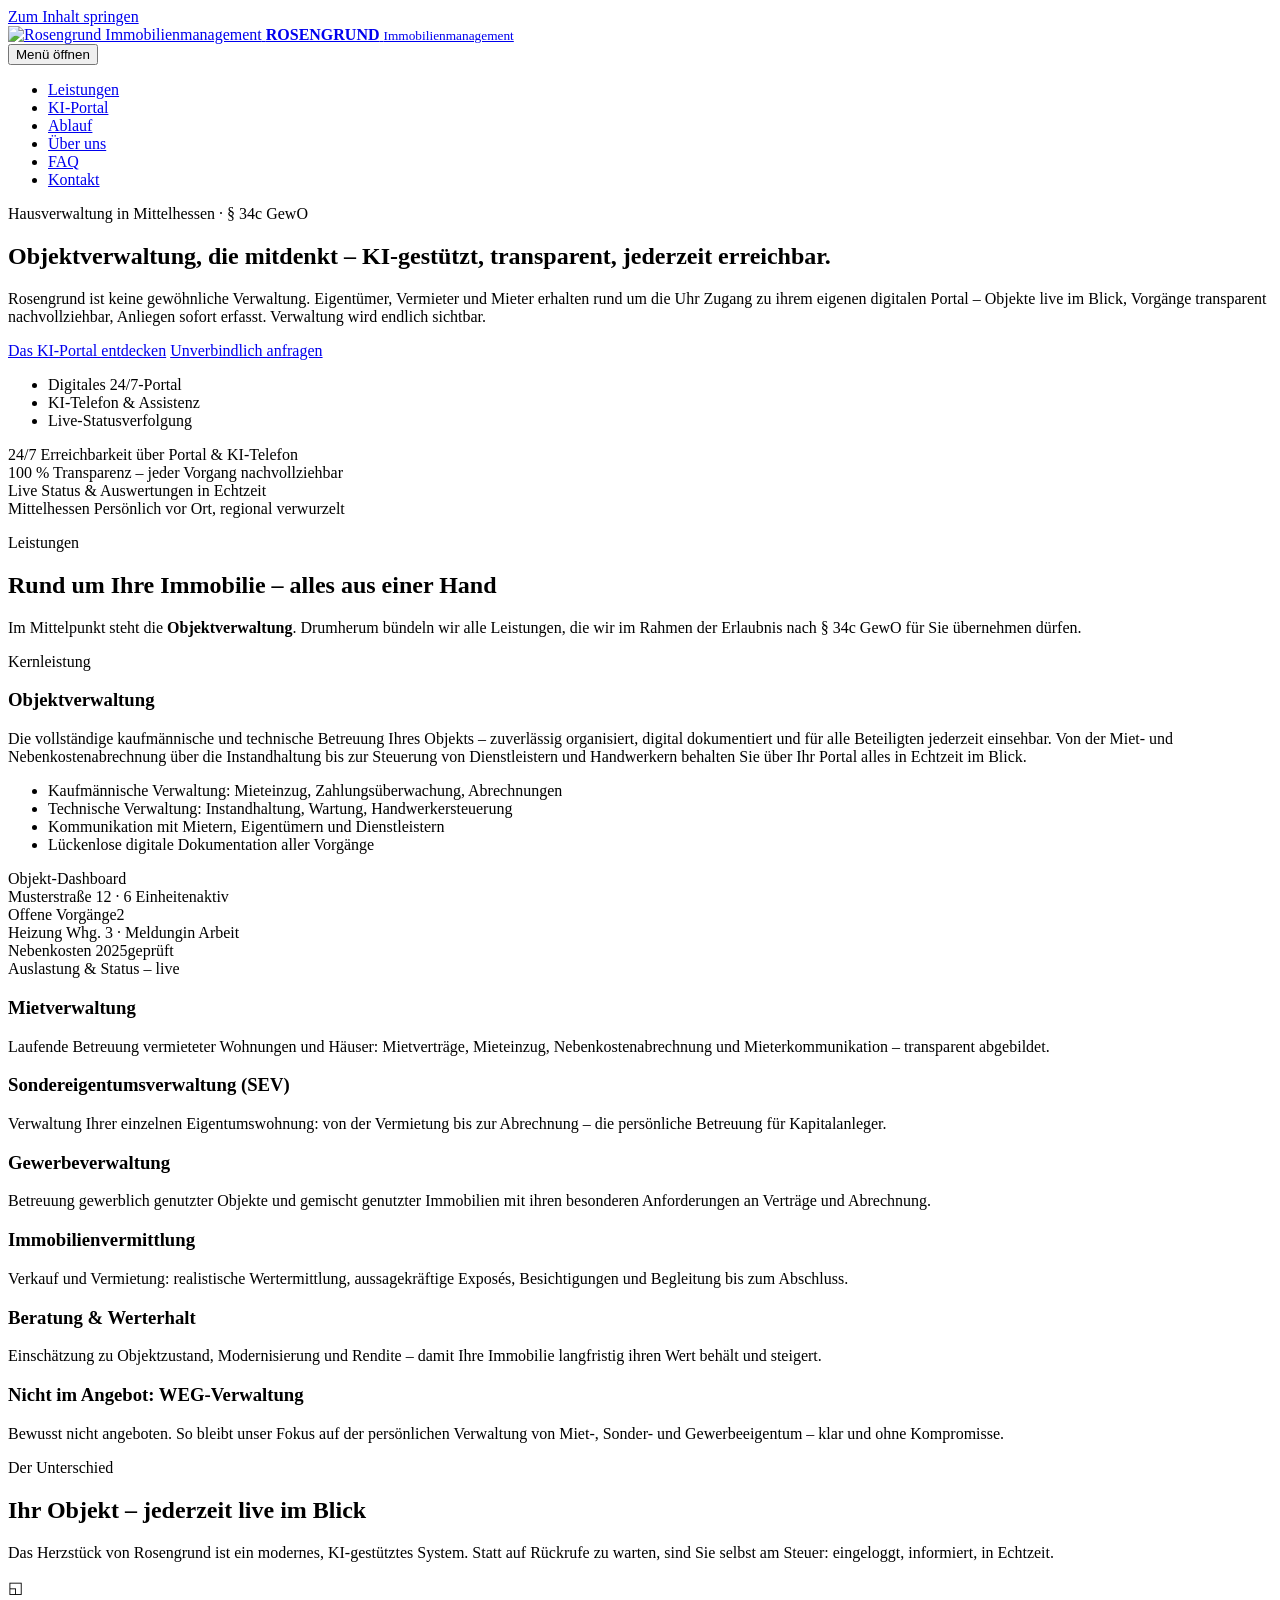
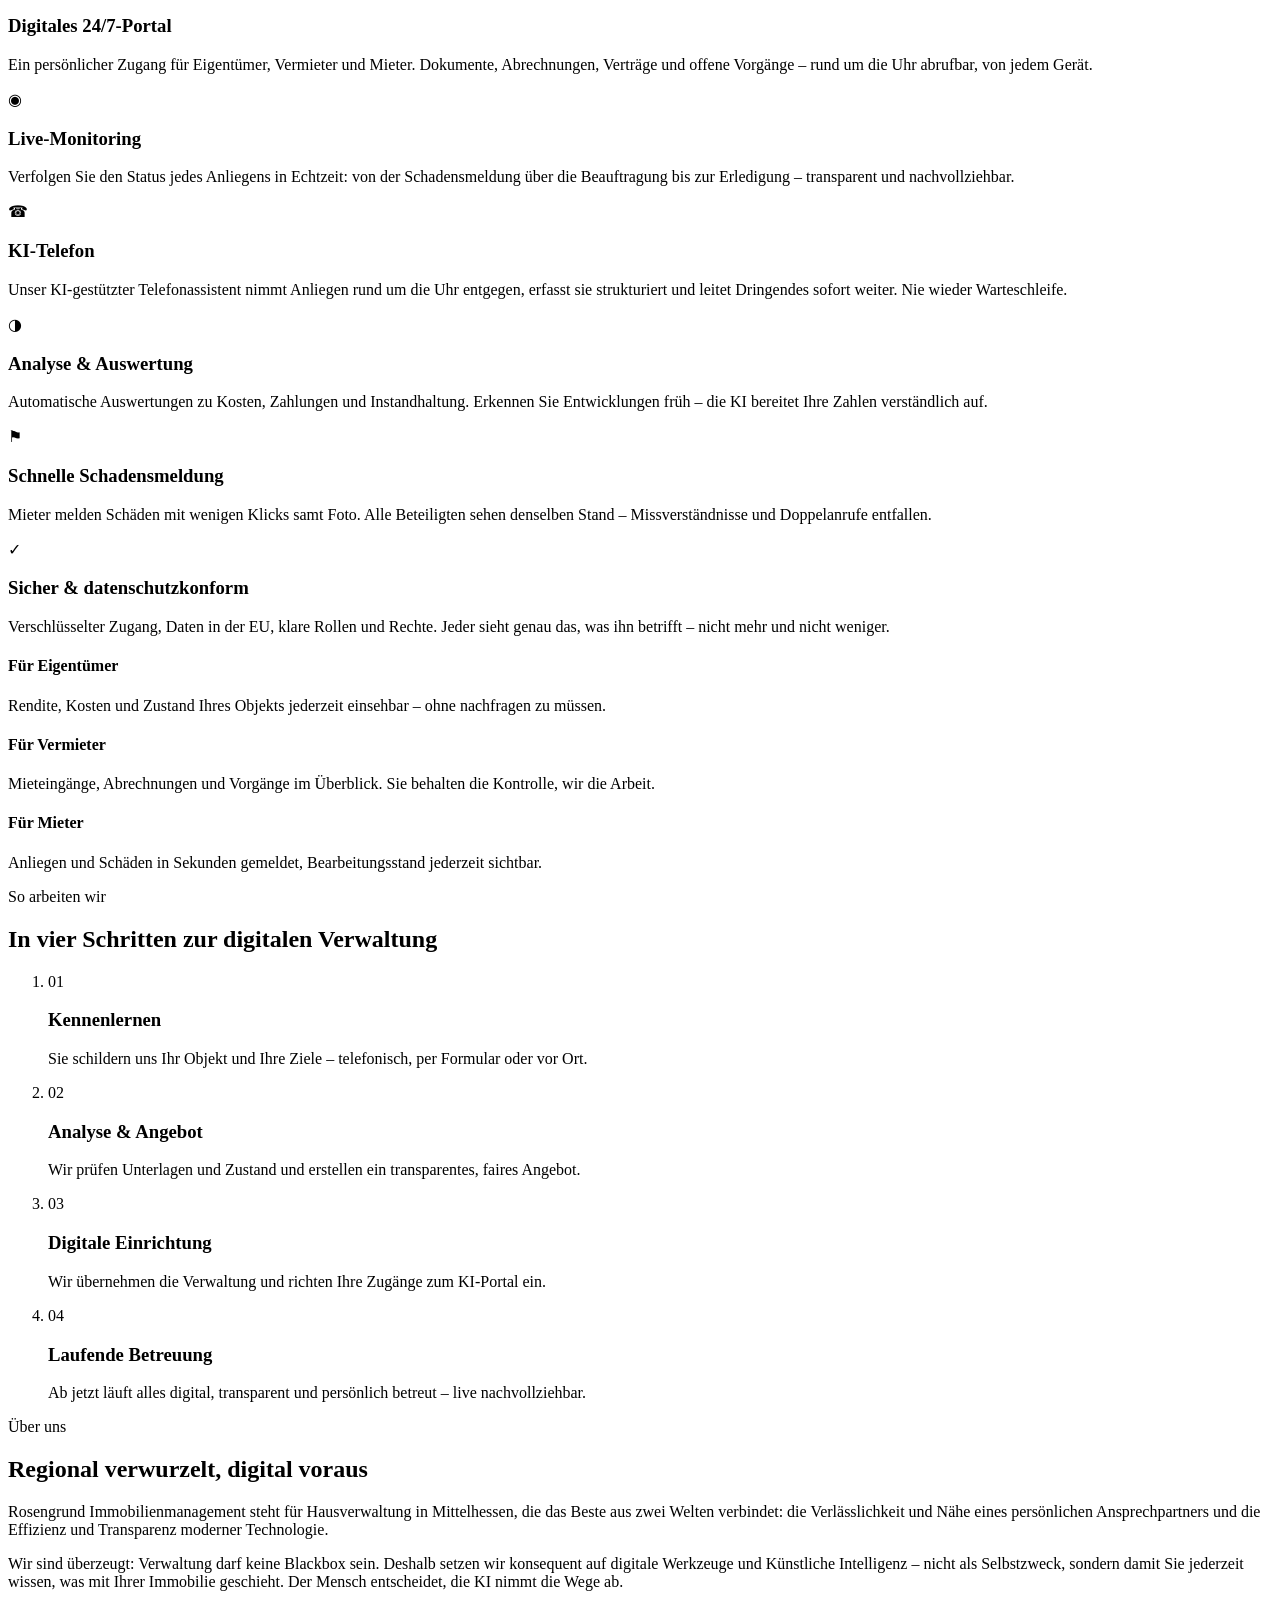
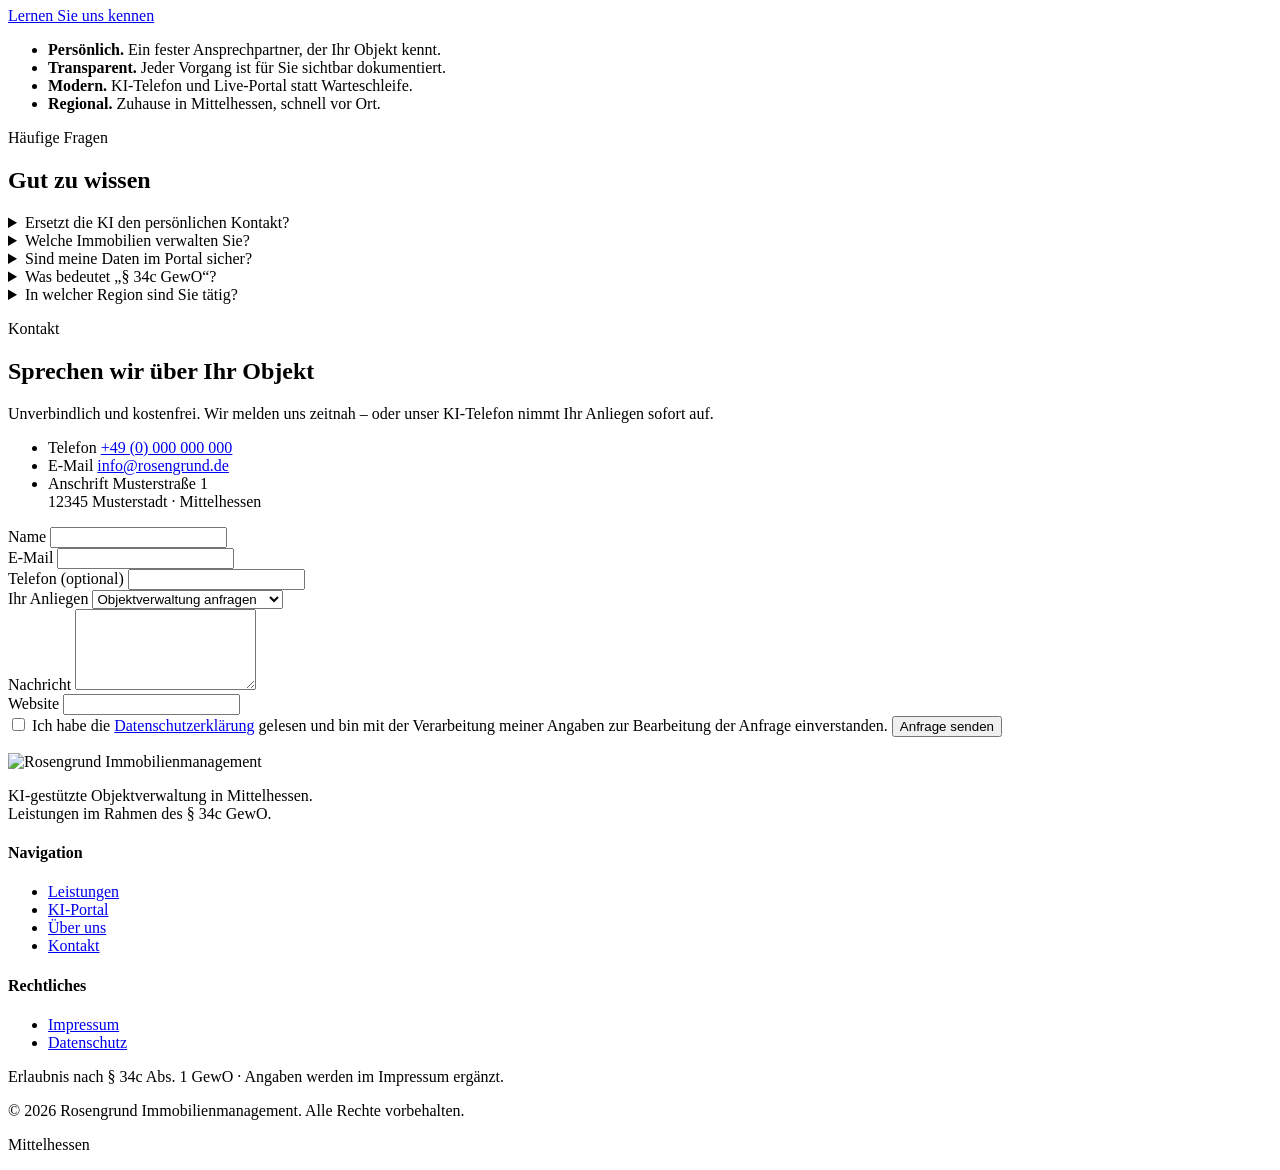
==== index.html @ 10b945b0 "Add files via upload" ====
<!DOCTYPE html>
<html lang="de">
<head>
<meta charset="UTF-8">
<meta name="viewport" content="width=device-width, initial-scale=1.0">
<title>Rosengrund Immobilienmanagement – KI-gestützte Objektverwaltung in Mittelhessen</title>
<meta name="description" content="Rosengrund Immobilienmanagement in Mittelhessen: moderne, KI-gestützte Objektverwaltung. Eigentümer, Vermieter und Mieter haben rund um die Uhr Zugang zu ihrem Objekt – live und transparent. Leistungen nach § 34c GewO.">
<meta name="theme-color" content="#12291F">
<link rel="canonical" href="https://www.rosengrund.de/">
<link rel="icon" href="assets/img/icon.svg" type="image/svg+xml">

<!-- Open Graph -->
<meta property="og:type" content="website">
<meta property="og:title" content="Rosengrund Immobilienmanagement – KI-gestützte Objektverwaltung">
<meta property="og:description" content="Moderne Hausverwaltung in Mittelhessen mit digitalem 24/7-Portal und KI-Telefon. Ihr Objekt jederzeit im Blick.">
<meta property="og:locale" content="de_DE">

<link rel="stylesheet" href="assets/css/style.css">
<!-- Markiert, dass JS aktiv ist. Ohne JS bleiben alle Inhalte sofort sichtbar. -->
<script>document.documentElement.classList.add('js');</script>
</head>
<body>
<a class="skip-link" href="#main">Zum Inhalt springen</a>

<!-- ================= HEADER ================= -->
<header class="site-header" id="siteHeader">
  <div class="wrap header-inner">
    <a href="#top" class="brand" aria-label="Rosengrund Immobilienmanagement – Startseite">
      <img src="assets/img/logo.svg" alt="Rosengrund Immobilienmanagement" width="180" height="180" class="brand-mark">
      <span class="brand-text">
        <strong>ROSENGRUND</strong>
        <small>Immobilienmanagement</small>
      </span>
    </a>

    <nav class="main-nav" aria-label="Hauptnavigation">
      <button class="nav-toggle" aria-expanded="false" aria-controls="navList" id="navToggle">
        <span class="nav-toggle-bar"></span>
        <span class="visually-hidden">Menü öffnen</span>
      </button>
      <ul id="navList" class="nav-list">
        <li><a href="#leistungen">Leistungen</a></li>
        <li><a href="#portal">KI-Portal</a></li>
        <li><a href="#ablauf">Ablauf</a></li>
        <li><a href="#ueber-uns">Über uns</a></li>
        <li><a href="#faq">FAQ</a></li>
        <li><a href="#kontakt" class="nav-cta">Kontakt</a></li>
      </ul>
    </nav>
  </div>
</header>

<main id="main">
<span id="top"></span>

<!-- ================= HERO ================= -->
<section class="hero" aria-labelledby="hero-title">
  <div class="hero-glow" aria-hidden="true"></div>
  <div class="wrap hero-inner">
    <p class="eyebrow reveal">Hausverwaltung in Mittelhessen · § 34c GewO</p>
    <h1 id="hero-title" class="reveal">
      Objektverwaltung, die mitdenkt –
      <span class="accent">KI-gestützt, transparent, jederzeit erreichbar.</span>
    </h1>
    <p class="hero-lead reveal">
      Rosengrund ist keine gewöhnliche Verwaltung. Eigentümer, Vermieter und Mieter
      erhalten rund um die Uhr Zugang zu ihrem eigenen digitalen Portal – Objekte live
      im Blick, Vorgänge transparent nachvollziehbar, Anliegen sofort erfasst.
      Verwaltung wird endlich sichtbar.
    </p>
    <div class="hero-actions reveal">
      <a href="#portal" class="btn btn-primary">Das KI-Portal entdecken</a>
      <a href="#kontakt" class="btn btn-ghost">Unverbindlich anfragen</a>
    </div>

    <ul class="hero-badges reveal" aria-label="Kurzüberblick">
      <li><span class="badge-dot"></span> Digitales 24/7-Portal</li>
      <li><span class="badge-dot"></span> KI-Telefon &amp; Assistenz</li>
      <li><span class="badge-dot"></span> Live-Statusverfolgung</li>
    </ul>
  </div>
</section>

<!-- ================= KENNZAHLEN ================= -->
<section class="stats" aria-label="Kennzahlen">
  <div class="wrap stats-grid">
    <div class="stat reveal">
      <span class="stat-num">24/7</span>
      <span class="stat-label">Erreichbarkeit über Portal &amp; KI-Telefon</span>
    </div>
    <div class="stat reveal">
      <span class="stat-num">100 %</span>
      <span class="stat-label">Transparenz – jeder Vorgang nachvollziehbar</span>
    </div>
    <div class="stat reveal">
      <span class="stat-num">Live</span>
      <span class="stat-label">Status &amp; Auswertungen in Echtzeit</span>
    </div>
    <div class="stat reveal">
      <span class="stat-num">Mittel&shy;hessen</span>
      <span class="stat-label">Persönlich vor Ort, regional verwurzelt</span>
    </div>
  </div>
</section>

<!-- ================= LEISTUNGEN ================= -->
<section id="leistungen" class="section" aria-labelledby="leistungen-title">
  <div class="wrap">
    <header class="section-head reveal">
      <p class="eyebrow">Leistungen</p>
      <h2 id="leistungen-title">Rund um Ihre Immobilie – alles aus einer Hand</h2>
      <p class="section-sub">
        Im Mittelpunkt steht die <strong>Objektverwaltung</strong>. Drumherum bündeln
        wir alle Leistungen, die wir im Rahmen der Erlaubnis nach § 34c GewO für Sie
        übernehmen dürfen.
      </p>
    </header>

    <!-- Hauptleistung hervorgehoben -->
    <article class="feature-card reveal">
      <div class="feature-card-body">
        <p class="tag">Kernleistung</p>
        <h3>Objektverwaltung</h3>
        <p>
          Die vollständige kaufmännische und technische Betreuung Ihres Objekts –
          zuverlässig organisiert, digital dokumentiert und für alle Beteiligten jederzeit
          einsehbar. Von der Miet- und Nebenkostenabrechnung über die Instandhaltung bis
          zur Steuerung von Dienstleistern und Handwerkern behalten Sie über Ihr Portal
          alles in Echtzeit im Blick.
        </p>
        <ul class="check-list">
          <li>Kaufmännische Verwaltung: Mieteinzug, Zahlungsüberwachung, Abrechnungen</li>
          <li>Technische Verwaltung: Instandhaltung, Wartung, Handwerkersteuerung</li>
          <li>Kommunikation mit Mietern, Eigentümern und Dienstleistern</li>
          <li>Lückenlose digitale Dokumentation aller Vorgänge</li>
        </ul>
      </div>
      <div class="feature-card-panel" aria-hidden="true">
        <div class="mini-portal">
          <div class="mini-portal-head">
            <span class="mp-dot"></span><span class="mp-dot"></span><span class="mp-dot"></span>
            <span class="mp-title">Objekt-Dashboard</span>
          </div>
          <div class="mini-row"><span>Musterstraße 12 · 6 Einheiten</span><span class="mp-ok">aktiv</span></div>
          <div class="mini-row"><span>Offene Vorgänge</span><span class="mp-badge">2</span></div>
          <div class="mini-row"><span>Heizung Whg. 3 · Meldung</span><span class="mp-work">in Arbeit</span></div>
          <div class="mini-row"><span>Nebenkosten 2025</span><span class="mp-ok">geprüft</span></div>
          <div class="mini-bar"><i style="width:78%"></i></div>
          <span class="mini-cap">Auslastung &amp; Status – live</span>
        </div>
      </div>
    </article>

    <!-- Weitere Leistungen -->
    <div class="cards-grid">
      <article class="card reveal">
        <h3>Mietverwaltung</h3>
        <p>Laufende Betreuung vermieteter Wohnungen und Häuser: Mietverträge, Mieteinzug,
        Nebenkostenabrechnung und Mieterkommunikation – transparent abgebildet.</p>
      </article>
      <article class="card reveal">
        <h3>Sondereigentums&shy;verwaltung (SEV)</h3>
        <p>Verwaltung Ihrer einzelnen Eigentumswohnung: von der Vermietung bis zur
        Abrechnung – die persönliche Betreuung für Kapitalanleger.</p>
      </article>
      <article class="card reveal">
        <h3>Gewerbeverwaltung</h3>
        <p>Betreuung gewerblich genutzter Objekte und gemischt genutzter Immobilien mit
        ihren besonderen Anforderungen an Verträge und Abrechnung.</p>
      </article>
      <article class="card reveal">
        <h3>Immobilienvermittlung</h3>
        <p>Verkauf und Vermietung: realistische Wertermittlung, aussagekräftige Exposés,
        Besichtigungen und Begleitung bis zum Abschluss.</p>
      </article>
      <article class="card reveal">
        <h3>Beratung &amp; Werterhalt</h3>
        <p>Einschätzung zu Objektzustand, Modernisierung und Rendite – damit Ihre
        Immobilie langfristig ihren Wert behält und steigert.</p>
      </article>
      <article class="card card-quiet reveal">
        <h3>Nicht im Angebot: WEG-Verwaltung</h3>
        <p>Bewusst nicht angeboten. So bleibt unser Fokus auf der persönlichen Verwaltung
        von Miet-, Sonder- und Gewerbeeigentum – klar und ohne Kompromisse.</p>
      </article>
    </div>
  </div>
</section>

<!-- ================= KI-PORTAL ================= -->
<section id="portal" class="section section-dark" aria-labelledby="portal-title">
  <div class="wrap">
    <header class="section-head reveal">
      <p class="eyebrow eyebrow-light">Der Unterschied</p>
      <h2 id="portal-title">Ihr Objekt – jederzeit live im Blick</h2>
      <p class="section-sub section-sub-light">
        Das Herzstück von Rosengrund ist ein modernes, KI-gestütztes System. Statt auf
        Rückrufe zu warten, sind Sie selbst am Steuer: eingeloggt, informiert, in Echtzeit.
      </p>
    </header>

    <div class="portal-grid">
      <article class="glass reveal">
        <span class="glass-ico" aria-hidden="true">◱</span>
        <h3>Digitales 24/7-Portal</h3>
        <p>Ein persönlicher Zugang für Eigentümer, Vermieter und Mieter. Dokumente,
        Abrechnungen, Verträge und offene Vorgänge – rund um die Uhr abrufbar, von jedem Gerät.</p>
      </article>
      <article class="glass reveal">
        <span class="glass-ico" aria-hidden="true">◉</span>
        <h3>Live-Monitoring</h3>
        <p>Verfolgen Sie den Status jedes Anliegens in Echtzeit: von der Schadensmeldung
        über die Beauftragung bis zur Erledigung – transparent und nachvollziehbar.</p>
      </article>
      <article class="glass reveal">
        <span class="glass-ico" aria-hidden="true">☎</span>
        <h3>KI-Telefon</h3>
        <p>Unser KI-gestützter Telefonassistent nimmt Anliegen rund um die Uhr entgegen,
        erfasst sie strukturiert und leitet Dringendes sofort weiter. Nie wieder Warteschleife.</p>
      </article>
      <article class="glass reveal">
        <span class="glass-ico" aria-hidden="true">◑</span>
        <h3>Analyse &amp; Auswertung</h3>
        <p>Automatische Auswertungen zu Kosten, Zahlungen und Instandhaltung. Erkennen Sie
        Entwicklungen früh – die KI bereitet Ihre Zahlen verständlich auf.</p>
      </article>
      <article class="glass reveal">
        <span class="glass-ico" aria-hidden="true">⚑</span>
        <h3>Schnelle Schadensmeldung</h3>
        <p>Mieter melden Schäden mit wenigen Klicks samt Foto. Alle Beteiligten sehen
        denselben Stand – Missverständnisse und Doppelanrufe entfallen.</p>
      </article>
      <article class="glass reveal">
        <span class="glass-ico" aria-hidden="true">✓</span>
        <h3>Sicher &amp; datenschutzkonform</h3>
        <p>Verschlüsselter Zugang, Daten in der EU, klare Rollen und Rechte. Jeder sieht
        genau das, was ihn betrifft – nicht mehr und nicht weniger.</p>
      </article>
    </div>

    <!-- Zielgruppen -->
    <div class="audience reveal">
      <div class="audience-col">
        <h4>Für Eigentümer</h4>
        <p>Rendite, Kosten und Zustand Ihres Objekts jederzeit einsehbar – ohne nachfragen zu müssen.</p>
      </div>
      <div class="audience-col">
        <h4>Für Vermieter</h4>
        <p>Mieteingänge, Abrechnungen und Vorgänge im Überblick. Sie behalten die Kontrolle, wir die Arbeit.</p>
      </div>
      <div class="audience-col">
        <h4>Für Mieter</h4>
        <p>Anliegen und Schäden in Sekunden gemeldet, Bearbeitungsstand jederzeit sichtbar.</p>
      </div>
    </div>
  </div>
</section>

<!-- ================= ABLAUF ================= -->
<section id="ablauf" class="section" aria-labelledby="ablauf-title">
  <div class="wrap">
    <header class="section-head reveal">
      <p class="eyebrow">So arbeiten wir</p>
      <h2 id="ablauf-title">In vier Schritten zur digitalen Verwaltung</h2>
    </header>

    <ol class="steps">
      <li class="step reveal">
        <span class="step-num">01</span>
        <h3>Kennenlernen</h3>
        <p>Sie schildern uns Ihr Objekt und Ihre Ziele – telefonisch, per Formular oder vor Ort.</p>
      </li>
      <li class="step reveal">
        <span class="step-num">02</span>
        <h3>Analyse &amp; Angebot</h3>
        <p>Wir prüfen Unterlagen und Zustand und erstellen ein transparentes, faires Angebot.</p>
      </li>
      <li class="step reveal">
        <span class="step-num">03</span>
        <h3>Digitale Einrichtung</h3>
        <p>Wir übernehmen die Verwaltung und richten Ihre Zugänge zum KI-Portal ein.</p>
      </li>
      <li class="step reveal">
        <span class="step-num">04</span>
        <h3>Laufende Betreuung</h3>
        <p>Ab jetzt läuft alles digital, transparent und persönlich betreut – live nachvollziehbar.</p>
      </li>
    </ol>
  </div>
</section>

<!-- ================= ÜBER UNS ================= -->
<section id="ueber-uns" class="section section-soft" aria-labelledby="ueber-title">
  <div class="wrap about-grid">
    <div class="reveal">
      <p class="eyebrow">Über uns</p>
      <h2 id="ueber-title">Regional verwurzelt, digital voraus</h2>
      <p>
        Rosengrund Immobilienmanagement steht für Hausverwaltung in Mittelhessen, die
        das Beste aus zwei Welten verbindet: die Verlässlichkeit und Nähe eines
        persönlichen Ansprechpartners und die Effizienz und Transparenz moderner
        Technologie.
      </p>
      <p>
        Wir sind überzeugt: Verwaltung darf keine Blackbox sein. Deshalb setzen wir
        konsequent auf digitale Werkzeuge und Künstliche Intelligenz – nicht als Selbstzweck,
        sondern damit Sie jederzeit wissen, was mit Ihrer Immobilie geschieht. Der Mensch
        entscheidet, die KI nimmt die Wege ab.
      </p>
      <a href="#kontakt" class="btn btn-primary">Lernen Sie uns kennen</a>
    </div>
    <ul class="about-points reveal" aria-label="Warum Rosengrund">
      <li><strong>Persönlich.</strong> Ein fester Ansprechpartner, der Ihr Objekt kennt.</li>
      <li><strong>Transparent.</strong> Jeder Vorgang ist für Sie sichtbar dokumentiert.</li>
      <li><strong>Modern.</strong> KI-Telefon und Live-Portal statt Warteschleife.</li>
      <li><strong>Regional.</strong> Zuhause in Mittelhessen, schnell vor Ort.</li>
    </ul>
  </div>
</section>

<!-- ================= FAQ ================= -->
<section id="faq" class="section" aria-labelledby="faq-title">
  <div class="wrap wrap-narrow">
    <header class="section-head reveal">
      <p class="eyebrow">Häufige Fragen</p>
      <h2 id="faq-title">Gut zu wissen</h2>
    </header>

    <div class="faq-list">
      <details class="faq reveal">
        <summary>Ersetzt die KI den persönlichen Kontakt?</summary>
        <p>Nein. Die KI erledigt Routine – Anliegen erfassen, Status pflegen, Zahlen
        aufbereiten. Entscheidungen und die persönliche Betreuung bleiben in menschlicher
        Hand. Sie erreichen uns weiterhin persönlich.</p>
      </details>
      <details class="faq reveal">
        <summary>Welche Immobilien verwalten Sie?</summary>
        <p>Wir betreuen vermietete Wohnungen und Häuser (Mietverwaltung), einzelne
        Eigentumswohnungen (Sondereigentumsverwaltung) sowie gewerblich genutzte Objekte.
        Die WEG-Verwaltung bieten wir bewusst nicht an.</p>
      </details>
      <details class="faq reveal">
        <summary>Sind meine Daten im Portal sicher?</summary>
        <p>Ja. Der Zugang ist verschlüsselt, Daten werden in der EU verarbeitet und über ein
        Rollen- und Rechtekonzept sieht jeder nur das, was ihn betrifft. Details regelt unsere
        Datenschutzerklärung.</p>
      </details>
      <details class="faq reveal">
        <summary>Was bedeutet „§ 34c GewO“?</summary>
        <p>Das ist die gewerberechtliche Erlaubnis für Immobilienverwaltung und -vermittlung.
        Wir erbringen ausschließlich Leistungen, die von dieser Erlaubnis gedeckt sind.</p>
      </details>
      <details class="faq reveal">
        <summary>In welcher Region sind Sie tätig?</summary>
        <p>In ganz Mittelhessen und Umgebung. Fragen Sie einfach an – gern prüfen wir, ob Ihr
        Objekt in unserem Einzugsgebiet liegt.</p>
      </details>
    </div>
  </div>
</section>

<!-- ================= KONTAKT ================= -->
<section id="kontakt" class="section section-dark" aria-labelledby="kontakt-title">
  <div class="wrap contact-grid">
    <div class="reveal">
      <p class="eyebrow eyebrow-light">Kontakt</p>
      <h2 id="kontakt-title">Sprechen wir über Ihr Objekt</h2>
      <p class="section-sub section-sub-light">
        Unverbindlich und kostenfrei. Wir melden uns zeitnah – oder unser KI-Telefon nimmt Ihr
        Anliegen sofort auf.
      </p>

      <ul class="contact-list">
        <li>
          <span class="c-label">Telefon</span>
          <a href="tel:+4900000000000" class="c-value">+49 (0) 000 000 000</a>
        </li>
        <li>
          <span class="c-label">E-Mail</span>
          <a href="mailto:info@rosengrund.de" class="c-value">info@rosengrund.de</a>
        </li>
        <li>
          <span class="c-label">Anschrift</span>
          <span class="c-value">Musterstraße 1<br>12345 Musterstadt · Mittelhessen</span>
        </li>
      </ul>
    </div>

    <form class="contact-form reveal" id="contactForm" novalidate>
      <div class="field">
        <label for="name">Name</label>
        <input type="text" id="name" name="name" autocomplete="name" required>
      </div>
      <div class="field-row">
        <div class="field">
          <label for="email">E-Mail</label>
          <input type="email" id="email" name="email" autocomplete="email" required>
        </div>
        <div class="field">
          <label for="phone">Telefon <span class="opt">(optional)</span></label>
          <input type="tel" id="phone" name="phone" autocomplete="tel">
        </div>
      </div>
      <div class="field">
        <label for="subject">Ihr Anliegen</label>
        <select id="subject" name="subject">
          <option>Objektverwaltung anfragen</option>
          <option>Mietverwaltung</option>
          <option>Sondereigentumsverwaltung</option>
          <option>Gewerbeverwaltung</option>
          <option>Immobilienvermittlung</option>
          <option>Zugang zum KI-Portal</option>
          <option>Sonstiges</option>
        </select>
      </div>
      <div class="field">
        <label for="message">Nachricht</label>
        <textarea id="message" name="message" rows="5" required></textarea>
      </div>
      <!-- Spam-Honeypot: nicht entfernen -->
      <div class="hp" aria-hidden="true">
        <label for="website">Website</label>
        <input type="text" id="website" name="website" tabindex="-1" autocomplete="off">
      </div>
      <label class="consent">
        <input type="checkbox" id="consent" name="consent" required>
        <span>Ich habe die <a href="#" class="link">Datenschutzerklärung</a> gelesen und bin mit der
        Verarbeitung meiner Angaben zur Bearbeitung der Anfrage einverstanden.</span>
      </label>
      <button type="submit" class="btn btn-primary btn-block">Anfrage senden</button>
      <p class="form-note" id="formNote" role="status" aria-live="polite"></p>
    </form>
  </div>
</section>
</main>

<!-- ================= FOOTER ================= -->
<footer class="site-footer">
  <div class="wrap footer-grid">
    <div class="footer-brand">
      <img src="assets/img/logo.svg" alt="Rosengrund Immobilienmanagement" width="120" height="120">
      <p>KI-gestützte Objektverwaltung in Mittelhessen.<br>Leistungen im Rahmen des § 34c GewO.</p>
    </div>
    <nav class="footer-nav" aria-label="Footer-Navigation">
      <h4>Navigation</h4>
      <ul>
        <li><a href="#leistungen">Leistungen</a></li>
        <li><a href="#portal">KI-Portal</a></li>
        <li><a href="#ueber-uns">Über uns</a></li>
        <li><a href="#kontakt">Kontakt</a></li>
      </ul>
    </nav>
    <nav class="footer-nav" aria-label="Rechtliches">
      <h4>Rechtliches</h4>
      <ul>
        <li><a href="impressum.html">Impressum</a></li>
        <li><a href="datenschutz.html">Datenschutz</a></li>
      </ul>
      <p class="footer-legal">
        Erlaubnis nach § 34c Abs. 1 GewO ·
        Angaben werden im Impressum ergänzt.
      </p>
    </div>
  </div>
  <div class="wrap footer-bottom">
    <p>© <span data-jahr>2026</span> Rosengrund Immobilienmanagement. Alle Rechte vorbehalten.</p>
    <p>Mittelhessen</p>
  </div>
</footer>

<script src="assets/js/main.js"></script>
</body>
</html>
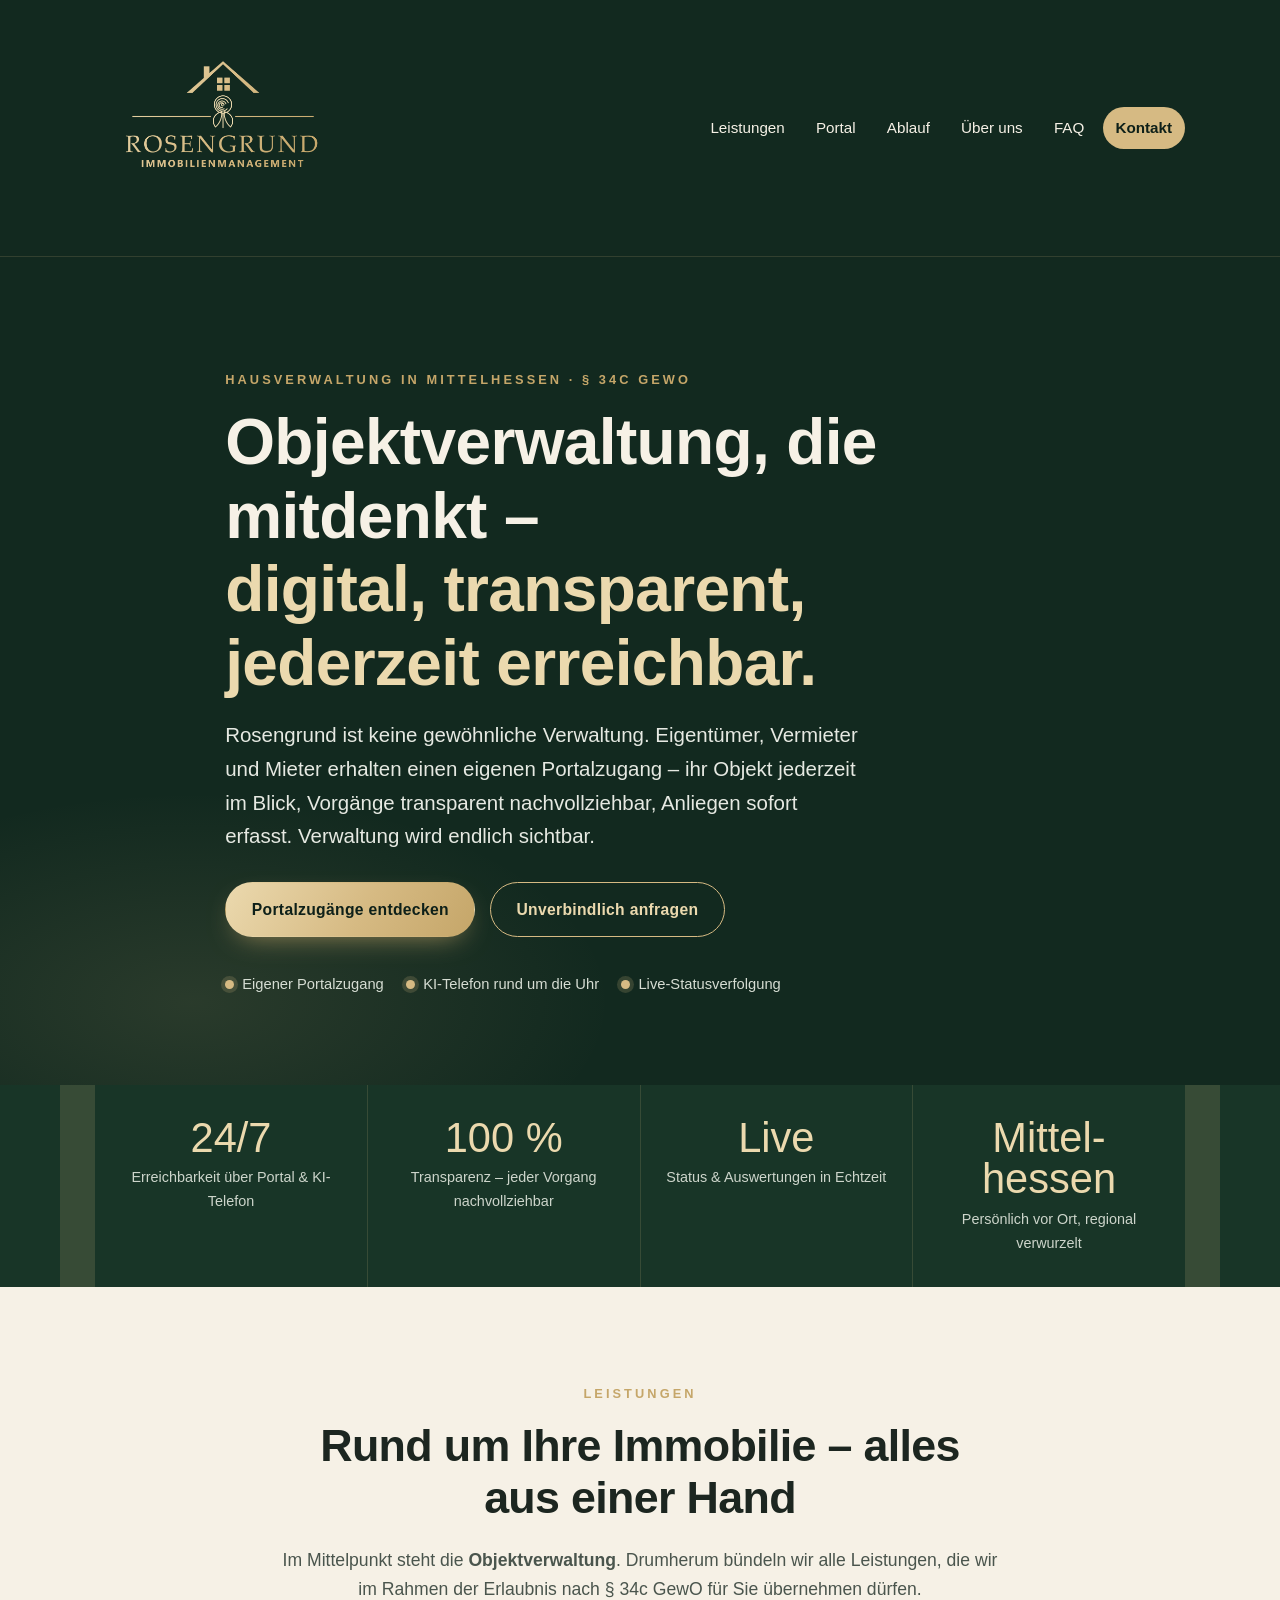
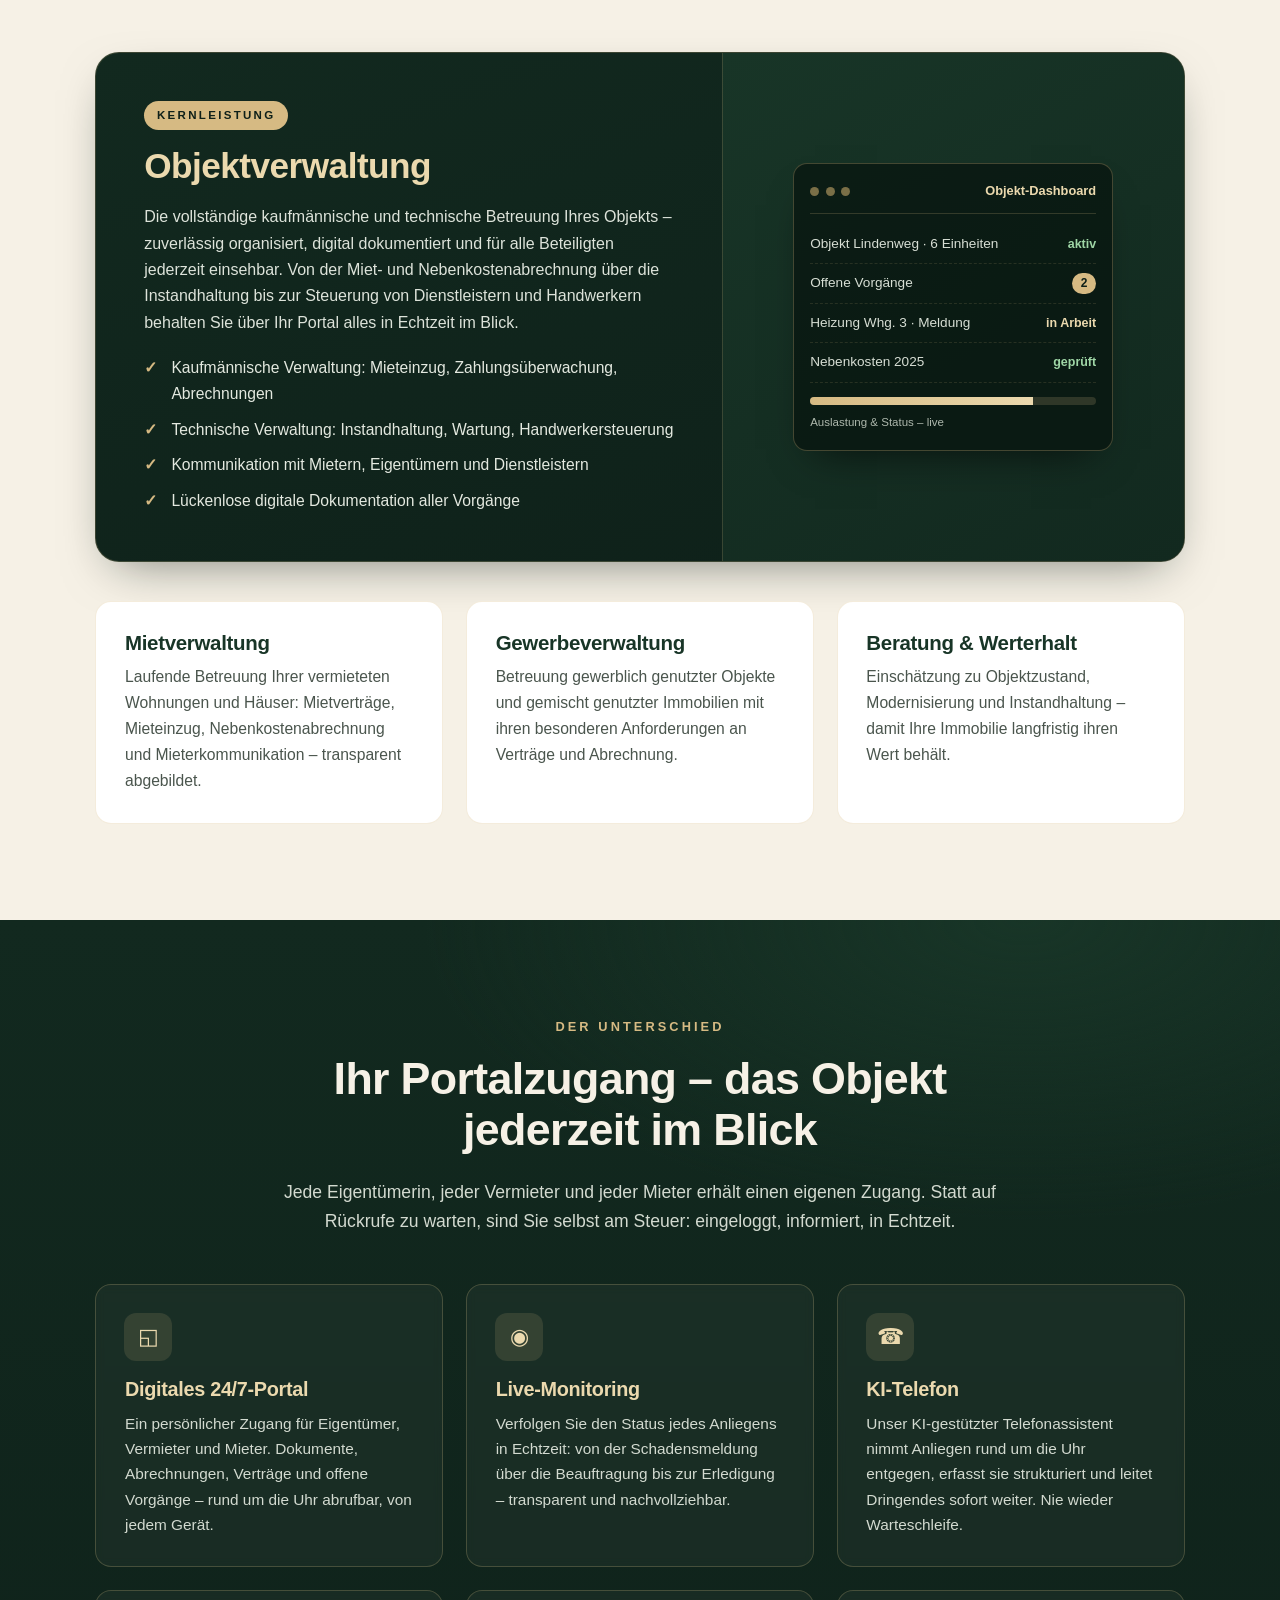
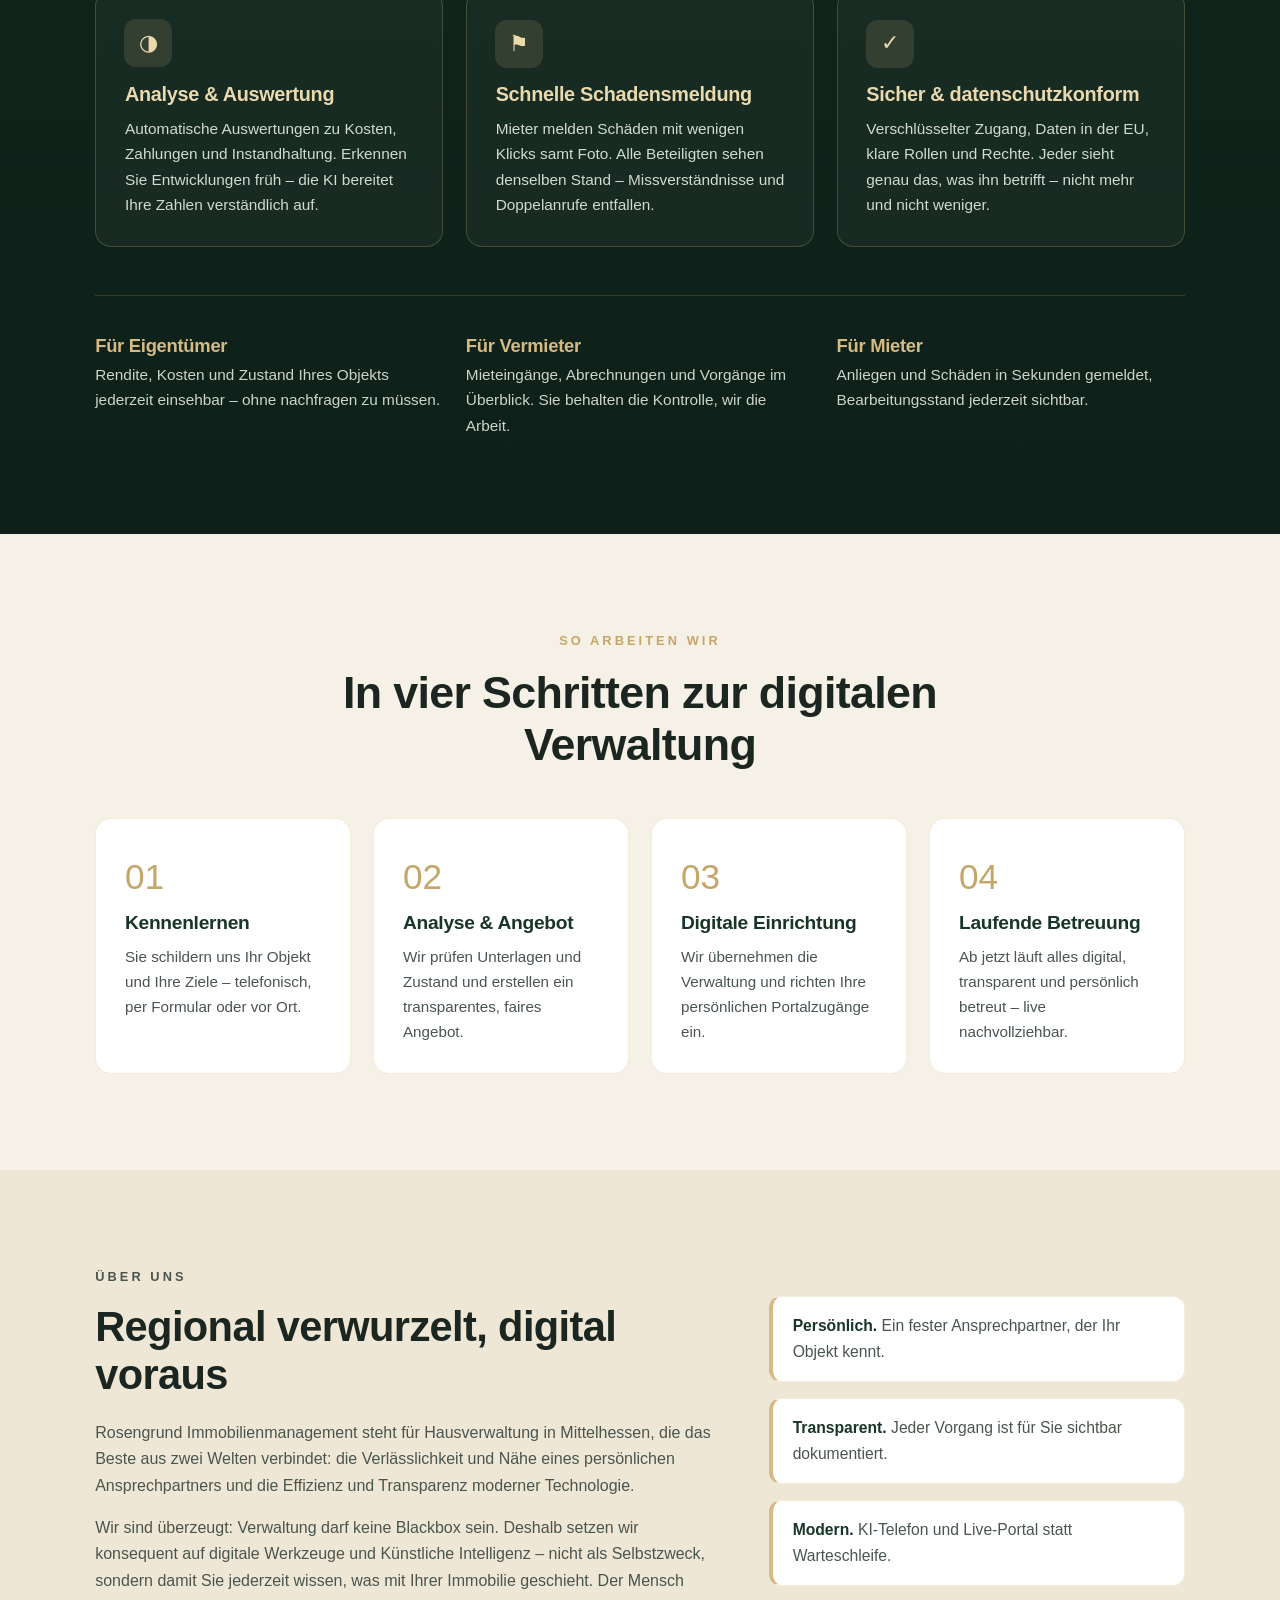
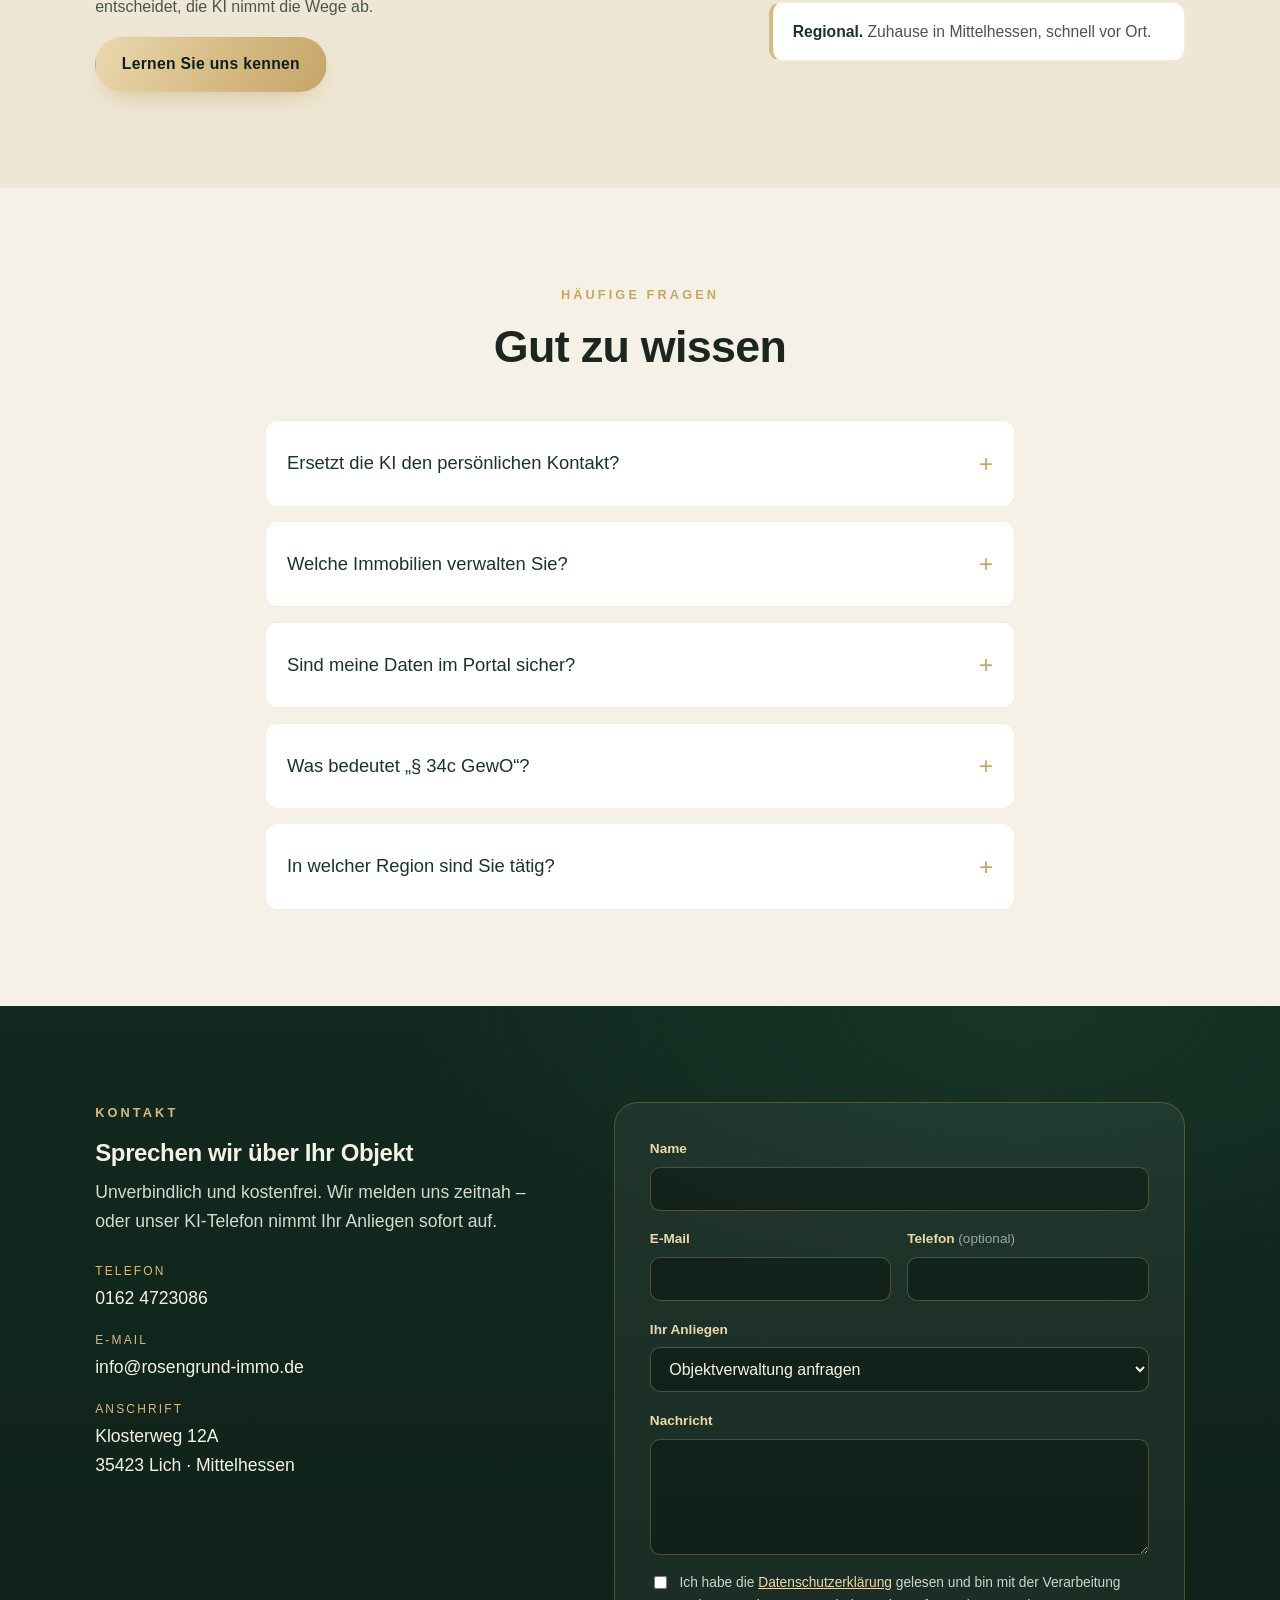
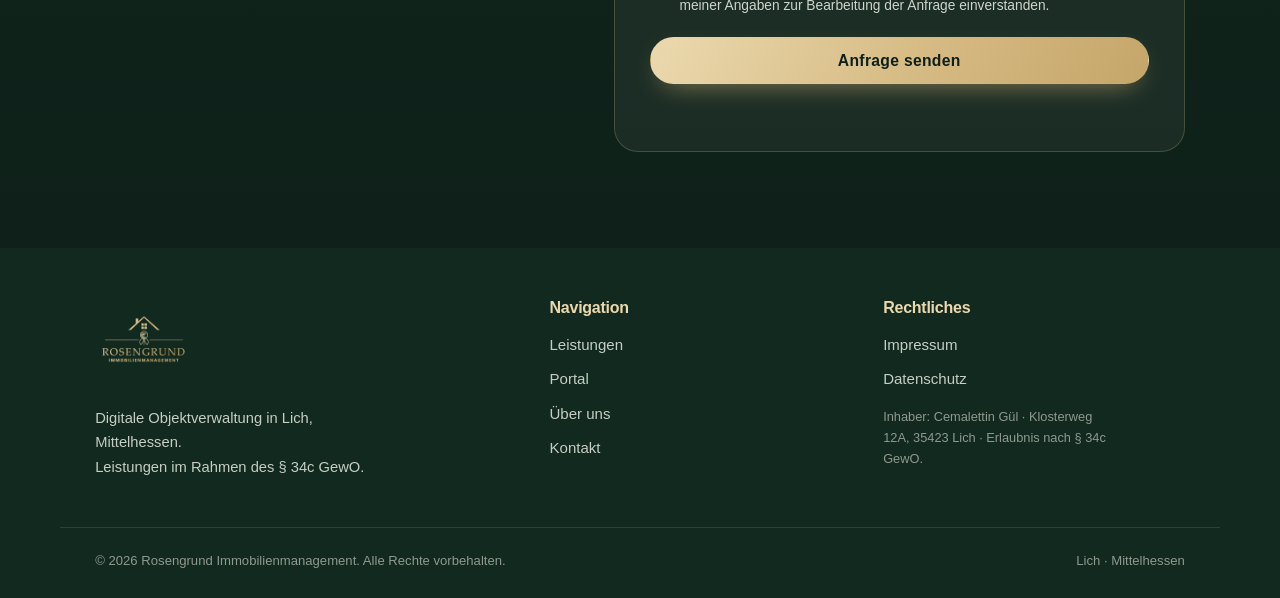
==== commit a65c28f5: "Add files via upload" ====
--- a/index.html
+++ b/index.html
@@ -3,16 +3,16 @@
 <head>
 <meta charset="UTF-8">
 <meta name="viewport" content="width=device-width, initial-scale=1.0">
-<title>Rosengrund Immobilienmanagement – KI-gestützte Objektverwaltung in Mittelhessen</title>
-<meta name="description" content="Rosengrund Immobilienmanagement in Mittelhessen: moderne, KI-gestützte Objektverwaltung. Eigentümer, Vermieter und Mieter haben rund um die Uhr Zugang zu ihrem Objekt – live und transparent. Leistungen nach § 34c GewO.">
+<title>Rosengrund Immobilienmanagement – Objektverwaltung in Mittelhessen</title>
+<meta name="description" content="Rosengrund Immobilienmanagement in Lich, Mittelhessen: moderne, digitale Objektverwaltung. Eigentümer, Vermieter und Mieter erhalten einen eigenen Portalzugang – ihr Objekt jederzeit im Blick. Leistungen nach § 34c GewO.">
 <meta name="theme-color" content="#12291F">
-<link rel="canonical" href="https://www.rosengrund.de/">
+<link rel="canonical" href="https://rosengrund-immo.de/">
 <link rel="icon" href="assets/img/icon.svg" type="image/svg+xml">
 
 <!-- Open Graph -->
 <meta property="og:type" content="website">
-<meta property="og:title" content="Rosengrund Immobilienmanagement – KI-gestützte Objektverwaltung">
-<meta property="og:description" content="Moderne Hausverwaltung in Mittelhessen mit digitalem 24/7-Portal und KI-Telefon. Ihr Objekt jederzeit im Blick.">
+<meta property="og:title" content="Rosengrund Immobilienmanagement – Objektverwaltung in Mittelhessen">
+<meta property="og:description" content="Moderne Hausverwaltung in Lich, Mittelhessen. Eigener Portalzugang für Eigentümer, Vermieter und Mieter – Ihr Objekt jederzeit im Blick.">
 <meta property="og:locale" content="de_DE">
 
 <link rel="stylesheet" href="assets/css/style.css">
@@ -26,11 +26,7 @@
 <header class="site-header" id="siteHeader">
   <div class="wrap header-inner">
     <a href="#top" class="brand" aria-label="Rosengrund Immobilienmanagement – Startseite">
-      <img src="assets/img/logo.svg" alt="Rosengrund Immobilienmanagement" width="180" height="180" class="brand-mark">
-      <span class="brand-text">
-        <strong>ROSENGRUND</strong>
-        <small>Immobilienmanagement</small>
-      </span>
+      <img src="assets/img/logo.png" alt="Rosengrund Immobilienmanagement" class="brand-mark">
     </a>
 
     <nav class="main-nav" aria-label="Hauptnavigation">
@@ -40,7 +36,7 @@
       </button>
       <ul id="navList" class="nav-list">
         <li><a href="#leistungen">Leistungen</a></li>
-        <li><a href="#portal">KI-Portal</a></li>
+        <li><a href="#portal">Portal</a></li>
         <li><a href="#ablauf">Ablauf</a></li>
         <li><a href="#ueber-uns">Über uns</a></li>
         <li><a href="#faq">FAQ</a></li>
@@ -60,22 +56,21 @@
     <p class="eyebrow reveal">Hausverwaltung in Mittelhessen · § 34c GewO</p>
     <h1 id="hero-title" class="reveal">
       Objektverwaltung, die mitdenkt –
-      <span class="accent">KI-gestützt, transparent, jederzeit erreichbar.</span>
+      <span class="accent">digital, transparent, jederzeit erreichbar.</span>
     </h1>
     <p class="hero-lead reveal">
       Rosengrund ist keine gewöhnliche Verwaltung. Eigentümer, Vermieter und Mieter
-      erhalten rund um die Uhr Zugang zu ihrem eigenen digitalen Portal – Objekte live
-      im Blick, Vorgänge transparent nachvollziehbar, Anliegen sofort erfasst.
-      Verwaltung wird endlich sichtbar.
+      erhalten einen eigenen Portalzugang – ihr Objekt jederzeit im Blick, Vorgänge
+      transparent nachvollziehbar, Anliegen sofort erfasst. Verwaltung wird endlich sichtbar.
     </p>
     <div class="hero-actions reveal">
-      <a href="#portal" class="btn btn-primary">Das KI-Portal entdecken</a>
+      <a href="#portal" class="btn btn-primary">Portalzugänge entdecken</a>
       <a href="#kontakt" class="btn btn-ghost">Unverbindlich anfragen</a>
     </div>
 
     <ul class="hero-badges reveal" aria-label="Kurzüberblick">
-      <li><span class="badge-dot"></span> Digitales 24/7-Portal</li>
-      <li><span class="badge-dot"></span> KI-Telefon &amp; Assistenz</li>
+      <li><span class="badge-dot"></span> Eigener Portalzugang</li>
+      <li><span class="badge-dot"></span> KI-Telefon rund um die Uhr</li>
       <li><span class="badge-dot"></span> Live-Statusverfolgung</li>
     </ul>
   </div>
@@ -141,7 +136,7 @@
             <span class="mp-dot"></span><span class="mp-dot"></span><span class="mp-dot"></span>
             <span class="mp-title">Objekt-Dashboard</span>
           </div>
-          <div class="mini-row"><span>Musterstraße 12 · 6 Einheiten</span><span class="mp-ok">aktiv</span></div>
+          <div class="mini-row"><span>Objekt Lindenweg · 6 Einheiten</span><span class="mp-ok">aktiv</span></div>
           <div class="mini-row"><span>Offene Vorgänge</span><span class="mp-badge">2</span></div>
           <div class="mini-row"><span>Heizung Whg. 3 · Meldung</span><span class="mp-work">in Arbeit</span></div>
           <div class="mini-row"><span>Nebenkosten 2025</span><span class="mp-ok">geprüft</span></div>
@@ -155,13 +150,8 @@
     <div class="cards-grid">
       <article class="card reveal">
         <h3>Mietverwaltung</h3>
-        <p>Laufende Betreuung vermieteter Wohnungen und Häuser: Mietverträge, Mieteinzug,
-        Nebenkostenabrechnung und Mieterkommunikation – transparent abgebildet.</p>
-      </article>
-      <article class="card reveal">
-        <h3>Sondereigentums&shy;verwaltung (SEV)</h3>
-        <p>Verwaltung Ihrer einzelnen Eigentumswohnung: von der Vermietung bis zur
-        Abrechnung – die persönliche Betreuung für Kapitalanleger.</p>
+        <p>Laufende Betreuung Ihrer vermieteten Wohnungen und Häuser: Mietverträge,
+        Mieteinzug, Nebenkostenabrechnung und Mieterkommunikation – transparent abgebildet.</p>
       </article>
       <article class="card reveal">
         <h3>Gewerbeverwaltung</h3>
@@ -169,19 +159,9 @@
         ihren besonderen Anforderungen an Verträge und Abrechnung.</p>
       </article>
       <article class="card reveal">
-        <h3>Immobilienvermittlung</h3>
-        <p>Verkauf und Vermietung: realistische Wertermittlung, aussagekräftige Exposés,
-        Besichtigungen und Begleitung bis zum Abschluss.</p>
-      </article>
-      <article class="card reveal">
         <h3>Beratung &amp; Werterhalt</h3>
-        <p>Einschätzung zu Objektzustand, Modernisierung und Rendite – damit Ihre
-        Immobilie langfristig ihren Wert behält und steigert.</p>
-      </article>
-      <article class="card card-quiet reveal">
-        <h3>Nicht im Angebot: WEG-Verwaltung</h3>
-        <p>Bewusst nicht angeboten. So bleibt unser Fokus auf der persönlichen Verwaltung
-        von Miet-, Sonder- und Gewerbeeigentum – klar und ohne Kompromisse.</p>
+        <p>Einschätzung zu Objektzustand, Modernisierung und Instandhaltung – damit Ihre
+        Immobilie langfristig ihren Wert behält.</p>
       </article>
     </div>
   </div>
@@ -192,10 +172,10 @@
   <div class="wrap">
     <header class="section-head reveal">
       <p class="eyebrow eyebrow-light">Der Unterschied</p>
-      <h2 id="portal-title">Ihr Objekt – jederzeit live im Blick</h2>
+      <h2 id="portal-title">Ihr Portalzugang – das Objekt jederzeit im Blick</h2>
       <p class="section-sub section-sub-light">
-        Das Herzstück von Rosengrund ist ein modernes, KI-gestütztes System. Statt auf
-        Rückrufe zu warten, sind Sie selbst am Steuer: eingeloggt, informiert, in Echtzeit.
+        Jede Eigentümerin, jeder Vermieter und jeder Mieter erhält einen eigenen Zugang.
+        Statt auf Rückrufe zu warten, sind Sie selbst am Steuer: eingeloggt, informiert, in Echtzeit.
       </p>
     </header>
 
@@ -278,7 +258,7 @@
       <li class="step reveal">
         <span class="step-num">03</span>
         <h3>Digitale Einrichtung</h3>
-        <p>Wir übernehmen die Verwaltung und richten Ihre Zugänge zum KI-Portal ein.</p>
+        <p>Wir übernehmen die Verwaltung und richten Ihre persönlichen Portalzugänge ein.</p>
       </li>
       <li class="step reveal">
         <span class="step-num">04</span>
@@ -335,9 +315,8 @@
       </details>
       <details class="faq reveal">
         <summary>Welche Immobilien verwalten Sie?</summary>
-        <p>Wir betreuen vermietete Wohnungen und Häuser (Mietverwaltung), einzelne
-        Eigentumswohnungen (Sondereigentumsverwaltung) sowie gewerblich genutzte Objekte.
-        Die WEG-Verwaltung bieten wir bewusst nicht an.</p>
+        <p>Wir betreuen vermietete Wohnungen und Häuser (Mietverwaltung) sowie gewerblich
+        genutzte Objekte. Der Schwerpunkt liegt auf der persönlichen Objektverwaltung.</p>
       </details>
       <details class="faq reveal">
         <summary>Sind meine Daten im Portal sicher?</summary>
@@ -373,15 +352,15 @@
       <ul class="contact-list">
         <li>
           <span class="c-label">Telefon</span>
-          <a href="tel:+4900000000000" class="c-value">+49 (0) 000 000 000</a>
+          <a href="tel:+491624723086" class="c-value">0162 4723086</a>
         </li>
         <li>
           <span class="c-label">E-Mail</span>
-          <a href="mailto:info@rosengrund.de" class="c-value">info@rosengrund.de</a>
+          <a href="mailto:info@rosengrund-immo.de" class="c-value">info@rosengrund-immo.de</a>
         </li>
         <li>
           <span class="c-label">Anschrift</span>
-          <span class="c-value">Musterstraße 1<br>12345 Musterstadt · Mittelhessen</span>
+          <span class="c-value">Klosterweg 12A<br>35423 Lich · Mittelhessen</span>
         </li>
       </ul>
     </div>
@@ -406,10 +385,9 @@
         <select id="subject" name="subject">
           <option>Objektverwaltung anfragen</option>
           <option>Mietverwaltung</option>
-          <option>Sondereigentumsverwaltung</option>
           <option>Gewerbeverwaltung</option>
-          <option>Immobilienvermittlung</option>
-          <option>Zugang zum KI-Portal</option>
+          <option>Beratung</option>
+          <option>Portalzugang</option>
           <option>Sonstiges</option>
         </select>
       </div>
@@ -438,14 +416,14 @@
 <footer class="site-footer">
   <div class="wrap footer-grid">
     <div class="footer-brand">
-      <img src="assets/img/logo.svg" alt="Rosengrund Immobilienmanagement" width="120" height="120">
-      <p>KI-gestützte Objektverwaltung in Mittelhessen.<br>Leistungen im Rahmen des § 34c GewO.</p>
+      <img src="assets/img/logo.png" alt="Rosengrund Immobilienmanagement" class="footer-logo">
+      <p>Digitale Objektverwaltung in Lich, Mittelhessen.<br>Leistungen im Rahmen des § 34c GewO.</p>
     </div>
     <nav class="footer-nav" aria-label="Footer-Navigation">
       <h4>Navigation</h4>
       <ul>
         <li><a href="#leistungen">Leistungen</a></li>
-        <li><a href="#portal">KI-Portal</a></li>
+        <li><a href="#portal">Portal</a></li>
         <li><a href="#ueber-uns">Über uns</a></li>
         <li><a href="#kontakt">Kontakt</a></li>
       </ul>
@@ -457,14 +435,14 @@
         <li><a href="datenschutz.html">Datenschutz</a></li>
       </ul>
       <p class="footer-legal">
-        Erlaubnis nach § 34c Abs. 1 GewO ·
-        Angaben werden im Impressum ergänzt.
+        Inhaber: Cemalettin Gül · Klosterweg 12A, 35423 Lich ·
+        Erlaubnis nach § 34c GewO.
       </p>
     </div>
   </div>
   <div class="wrap footer-bottom">
     <p>© <span data-jahr>2026</span> Rosengrund Immobilienmanagement. Alle Rechte vorbehalten.</p>
-    <p>Mittelhessen</p>
+    <p>Lich · Mittelhessen</p>
   </div>
 </footer>
 
--- a/assets/css/style.css
+++ b/assets/css/style.css
@@ -0,0 +1,303 @@
+/* =========================================================
+   Rosengrund Immobilienmanagement – Onepage
+   Farben aus dem Logo: Tiefgrün + Gold/Creme
+   ========================================================= */
+:root{
+  --green-900:#0e2019;
+  --green-800:#12291f;
+  --green-700:#183527;
+  --green-600:#20402f;
+  --gold:#d6ba83;
+  --gold-light:#ebd9ae;
+  --gold-deep:#c5a669;
+  --cream:#f6f1e6;
+  --cream-2:#efe7d6;
+  --ink:#1c2620;
+  --ink-soft:#4a554d;
+  --line:rgba(214,186,131,.28);
+  --radius:16px;
+  --radius-lg:24px;
+  --shadow:0 18px 50px -20px rgba(9,22,16,.55);
+  --serif:"Segoe UI",-apple-system,Roboto,"Helvetica Neue",Arial,sans-serif;
+  --sans:"Segoe UI",-apple-system,Roboto,"Helvetica Neue",Arial,sans-serif;
+  --wrap:1160px;
+}
+
+*,*::before,*::after{box-sizing:border-box}
+html{scroll-behavior:smooth}
+body{
+  margin:0;
+  font-family:var(--sans);
+  color:var(--ink);
+  background:var(--cream);
+  line-height:1.65;
+  -webkit-font-smoothing:antialiased;
+  text-rendering:optimizeLegibility;
+}
+img{max-width:100%;height:auto;display:block}
+a{color:inherit}
+h1,h2,h3,h4{font-family:var(--serif);font-weight:700;line-height:1.15;letter-spacing:-.015em;margin:0 0 .5em}
+p{margin:0 0 1rem}
+
+.wrap{width:100%;max-width:var(--wrap);margin-inline:auto;padding-inline:clamp(1.1rem,4vw,2.2rem)}
+.wrap-narrow{max-width:820px}
+.visually-hidden{position:absolute;width:1px;height:1px;overflow:hidden;clip:rect(0 0 0 0);white-space:nowrap}
+
+.skip-link{position:absolute;left:-999px;top:0;background:var(--gold);color:var(--green-900);
+  padding:.6rem 1rem;border-radius:0 0 8px 0;z-index:200}
+.skip-link:focus{left:0}
+
+/* ---------- Buttons ---------- */
+.btn{display:inline-flex;align-items:center;justify-content:center;gap:.5rem;
+  font-family:var(--sans);font-weight:600;font-size:.98rem;letter-spacing:.02em;
+  padding:.85rem 1.6rem;border-radius:999px;border:1px solid transparent;
+  cursor:pointer;text-decoration:none;transition:transform .18s ease,box-shadow .25s ease,background .25s ease,color .25s ease}
+.btn:focus-visible{outline:3px solid var(--gold-light);outline-offset:2px}
+.btn-primary{background:linear-gradient(120deg,var(--gold-light),var(--gold) 55%,var(--gold-deep));
+  color:var(--green-900);box-shadow:0 10px 28px -12px rgba(197,166,105,.8)}
+.btn-primary:hover{transform:translateY(-2px);box-shadow:0 16px 34px -12px rgba(197,166,105,.9)}
+.btn-ghost{background:transparent;border-color:var(--gold);color:var(--gold-light)}
+.btn-ghost:hover{background:rgba(214,186,131,.12);transform:translateY(-2px)}
+.section-soft .btn-ghost,.section .btn-ghost{color:var(--green-700);border-color:var(--gold-deep)}
+.btn-block{width:100%}
+
+/* ---------- Header ---------- */
+.site-header{position:sticky;top:0;z-index:100;
+  background:var(--green-800);
+  border-bottom:1px solid rgba(214,186,131,.16);transition:box-shadow .3s ease}
+.site-header.scrolled{box-shadow:0 10px 30px -18px rgba(0,0,0,.7)}
+.header-inner{display:flex;align-items:center;justify-content:space-between;gap:1rem;
+  min-height:74px}
+.brand{display:flex;align-items:center;gap:.7rem;text-decoration:none;color:var(--gold-light)}
+.brand-mark{height:256px;width:auto;border-radius:0;display:block;transition:height .3s ease}
+.site-header.scrolled .brand-mark{height:88px}
+.brand-text{display:flex;flex-direction:column;line-height:1}
+.brand-text strong{font-family:var(--serif);font-size:1.15rem;font-weight:700;letter-spacing:.13em}
+.brand-text small{font-size:.6rem;letter-spacing:.28em;text-transform:uppercase;opacity:.8;margin-top:3px}
+
+.main-nav{display:flex;align-items:center}
+.nav-list{list-style:none;display:flex;align-items:center;gap:.35rem;margin:0;padding:0}
+.nav-list a{display:inline-block;text-decoration:none;color:var(--cream);font-size:.95rem;
+  padding:.5rem .8rem;border-radius:999px;transition:color .2s ease,background .2s ease}
+.nav-list a:hover{color:var(--gold-light);background:rgba(214,186,131,.1)}
+.nav-cta{background:var(--gold);color:var(--green-900)!important;font-weight:600}
+.nav-cta:hover{background:var(--gold-light)!important}
+
+.nav-toggle{display:none;width:44px;height:44px;border:1px solid var(--line);border-radius:12px;
+  background:transparent;cursor:pointer;position:relative}
+.nav-toggle-bar,.nav-toggle-bar::before,.nav-toggle-bar::after{content:"";position:absolute;
+  left:50%;top:50%;width:20px;height:2px;background:var(--gold-light);transform:translate(-50%,-50%);
+  transition:transform .25s ease,opacity .2s ease}
+.nav-toggle-bar::before{top:-7px}
+.nav-toggle-bar::after{top:7px}
+.nav-toggle[aria-expanded="true"] .nav-toggle-bar{background:transparent}
+.nav-toggle[aria-expanded="true"] .nav-toggle-bar::before{transform:translate(-50%,-50%) rotate(45deg);top:0}
+.nav-toggle[aria-expanded="true"] .nav-toggle-bar::after{transform:translate(-50%,-50%) rotate(-45deg);top:0}
+
+/* ---------- Hero ---------- */
+.hero{position:relative;overflow:hidden;color:var(--cream);
+  background:var(--green-800);
+  padding:clamp(3.5rem,9vw,7rem) 0 clamp(3rem,7vw,5.5rem)}
+.hero-glow{position:absolute;inset:0;pointer-events:none;
+  background:radial-gradient(600px 300px at 15% 90%,rgba(214,186,131,.12),transparent 70%)}
+.hero-inner{position:relative;max-width:900px}
+.eyebrow{font-size:.8rem;letter-spacing:.24em;text-transform:uppercase;color:var(--gold-deep);
+  font-weight:700;margin:0 0 1rem}
+.eyebrow-light{color:var(--gold)}
+.hero h1{font-size:clamp(2.1rem,5.4vw,4rem);letter-spacing:-.01em;margin-bottom:1.1rem}
+.hero h1 .accent{display:block;color:var(--gold-light);font-weight:700}
+.hero-lead{font-size:clamp(1.05rem,2.2vw,1.28rem);max-width:640px;color:#e6e9e2}
+.hero-actions{display:flex;flex-wrap:wrap;gap:.9rem;margin:1.8rem 0 2.2rem}
+.hero-badges{list-style:none;display:flex;flex-wrap:wrap;gap:1.4rem;margin:0;padding:0;
+  font-size:.92rem;color:#d6ddd3}
+.hero-badges li{display:flex;align-items:center;gap:.5rem}
+.badge-dot{width:9px;height:9px;border-radius:50%;
+  background:var(--gold);box-shadow:0 0 0 4px rgba(214,186,131,.18)}
+
+/* ---------- Stats ---------- */
+.stats{background:var(--green-700);color:var(--cream)}
+.stats-grid{display:grid;grid-template-columns:repeat(4,1fr);gap:1px;
+  background:rgba(214,186,131,.16);border-radius:0}
+.stat{background:var(--green-700);padding:2rem 1.4rem;text-align:center}
+.stat-num{display:block;font-family:var(--serif);font-size:clamp(1.9rem,4vw,2.6rem);
+  color:var(--gold-light);line-height:1}
+.stat-label{display:block;margin-top:.5rem;font-size:.9rem;color:#cdd5cb}
+
+/* ---------- Sections ---------- */
+.section{padding:clamp(3.5rem,8vw,6rem) 0}
+.section-soft{background:var(--cream-2)}
+.section-dark{background:radial-gradient(1000px 500px at 80% 0%,var(--green-700),transparent 60%),
+  linear-gradient(180deg,var(--green-800),var(--green-900));color:var(--cream)}
+.section-head{max-width:720px;margin:0 auto 3rem;text-align:center}
+.section-head h2{font-size:clamp(1.8rem,4vw,2.8rem)}
+.section-sub{font-size:1.1rem;color:var(--ink-soft)}
+.section-sub-light{color:#d3dad0}
+.section-dark h2,.section-dark h3,.section-dark h4{color:var(--cream)}
+
+/* ---------- Feature card (Objektverwaltung) ---------- */
+.feature-card{display:grid;grid-template-columns:1.15fr .85fr;gap:0;
+  background:linear-gradient(160deg,var(--green-800),var(--green-900));color:var(--cream);
+  border-radius:var(--radius-lg);overflow:hidden;box-shadow:var(--shadow);margin-bottom:2.4rem;
+  border:1px solid rgba(214,186,131,.22)}
+.feature-card-body{padding:clamp(1.8rem,4vw,3rem)}
+.feature-card-body .tag{display:inline-block;font-size:.72rem;letter-spacing:.2em;text-transform:uppercase;
+  color:var(--green-900);background:var(--gold);padding:.32rem .8rem;border-radius:999px;font-weight:700;margin:0 0 1rem}
+.feature-card-body h3{color:var(--gold-light);font-size:clamp(1.6rem,3.4vw,2.2rem)}
+.feature-card-body p{color:#dde3da}
+.check-list{list-style:none;margin:1.2rem 0 0;padding:0;display:grid;gap:.6rem}
+.check-list li{position:relative;padding-left:1.7rem;color:#e4e9e0;font-size:.98rem}
+.check-list li::before{content:"✓";position:absolute;left:0;top:0;color:var(--gold);font-weight:700}
+.feature-card-panel{background:linear-gradient(150deg,var(--green-700),var(--green-800));
+  display:flex;align-items:center;justify-content:center;padding:1.6rem;border-left:1px solid rgba(214,186,131,.2)}
+
+.mini-portal{width:100%;max-width:320px;background:rgba(8,20,15,.72);border:1px solid rgba(214,186,131,.28);
+  border-radius:14px;padding:1rem;font-size:.85rem;box-shadow:0 20px 40px -22px rgba(0,0,0,.7)}
+.mini-portal-head{display:flex;align-items:center;gap:.4rem;padding-bottom:.7rem;margin-bottom:.7rem;
+  border-bottom:1px solid rgba(214,186,131,.2)}
+.mp-dot{width:9px;height:9px;border-radius:50%;background:var(--gold-deep);opacity:.6}
+.mp-title{margin-left:auto;font-weight:600;color:var(--gold-light);font-size:.8rem}
+.mini-row{display:flex;justify-content:space-between;align-items:center;gap:.6rem;
+  padding:.5rem 0;color:#d7ded4;border-bottom:1px dashed rgba(214,186,131,.14)}
+.mp-ok{color:#9fd6a6;font-weight:600;font-size:.78rem}
+.mp-work{color:var(--gold-light);font-weight:600;font-size:.78rem}
+.mp-badge{background:var(--gold);color:var(--green-900);border-radius:999px;padding:.05rem .55rem;font-weight:700;font-size:.75rem}
+.mini-bar{height:8px;border-radius:999px;background:rgba(214,186,131,.18);margin:.9rem 0 .4rem;overflow:hidden}
+.mini-bar i{display:block;height:100%;background:linear-gradient(90deg,var(--gold),var(--gold-light))}
+.mini-cap{color:#aeb8ad;font-size:.72rem}
+
+/* ---------- Cards grid ---------- */
+.cards-grid{display:grid;grid-template-columns:repeat(3,1fr);gap:1.4rem}
+.card{background:#fff;border:1px solid var(--line);border-radius:var(--radius);
+  padding:1.8rem;transition:transform .2s ease,box-shadow .25s ease,border-color .25s ease}
+.card h3{font-size:1.28rem;color:var(--green-700)}
+.card p{color:var(--ink-soft);margin:0;font-size:.98rem}
+.card:hover{transform:translateY(-4px);box-shadow:var(--shadow);border-color:var(--gold)}
+.card-quiet{background:transparent;border-style:dashed}
+.card-quiet h3{color:var(--ink-soft);font-size:1.1rem}
+
+/* ---------- Portal glass grid ---------- */
+.portal-grid{display:grid;grid-template-columns:repeat(3,1fr);gap:1.4rem;margin-bottom:3rem}
+.glass{background:rgba(255,255,255,.04);border:1px solid rgba(214,186,131,.24);
+  border-radius:var(--radius);padding:1.8rem;backdrop-filter:blur(4px);
+  transition:transform .2s ease,background .25s ease,border-color .25s ease}
+.glass:hover{transform:translateY(-4px);background:rgba(214,186,131,.09);border-color:var(--gold)}
+.glass-ico{display:inline-flex;align-items:center;justify-content:center;width:48px;height:48px;
+  border-radius:12px;background:rgba(214,186,131,.14);color:var(--gold-light);font-size:1.4rem;margin-bottom:1rem}
+.glass h3{font-size:1.24rem;color:var(--gold-light)}
+.glass p{color:#d3dad0;margin:0;font-size:.96rem}
+
+.audience{display:grid;grid-template-columns:repeat(3,1fr);gap:1.4rem;
+  border-top:1px solid rgba(214,186,131,.2);padding-top:2.4rem}
+.audience-col h4{color:var(--gold);font-size:1.15rem;margin-bottom:.4rem}
+.audience-col p{color:#cdd5cb;margin:0;font-size:.96rem}
+
+/* ---------- Steps ---------- */
+.steps{list-style:none;margin:0;padding:0;display:grid;grid-template-columns:repeat(4,1fr);gap:1.4rem;counter-reset:step}
+.step{position:relative;background:#fff;border:1px solid var(--line);border-radius:var(--radius);padding:1.8rem}
+.step-num{font-family:var(--serif);font-size:2.2rem;color:var(--gold-deep);display:block;margin-bottom:.4rem}
+.step h3{font-size:1.2rem;color:var(--green-700)}
+.step p{color:var(--ink-soft);margin:0;font-size:.95rem}
+
+/* ---------- About ---------- */
+.about-grid{display:grid;grid-template-columns:1.2fr .8fr;gap:clamp(1.6rem,4vw,3.4rem);align-items:center}
+.about-grid h2{font-size:clamp(1.8rem,3.6vw,2.6rem)}
+.about-grid p{color:var(--ink-soft)}
+.about-points{list-style:none;margin:0;padding:0;display:grid;gap:1rem}
+.about-points li{background:#fff;border:1px solid var(--line);border-left:4px solid var(--gold);
+  border-radius:12px;padding:1rem 1.2rem;font-size:.98rem;color:var(--ink-soft)}
+.about-points strong{color:var(--green-700)}
+
+/* ---------- FAQ ---------- */
+.faq-list{display:grid;gap:.9rem}
+.faq{background:#fff;border:1px solid var(--line);border-radius:12px;padding:.4rem 1.3rem;transition:border-color .2s ease}
+.faq[open]{border-color:var(--gold)}
+.faq summary{cursor:pointer;list-style:none;padding:1rem 0;font-family:var(--serif);font-size:1.15rem;
+  color:var(--green-700);display:flex;justify-content:space-between;align-items:center;gap:1rem}
+.faq summary::-webkit-details-marker{display:none}
+.faq summary::after{content:"+";color:var(--gold-deep);font-size:1.5rem;transition:transform .2s ease}
+.faq[open] summary::after{transform:rotate(45deg)}
+.faq p{color:var(--ink-soft);margin:0 0 1rem}
+
+/* ---------- Contact ---------- */
+.contact-grid{display:grid;grid-template-columns:.9fr 1.1fr;gap:clamp(1.8rem,4vw,3.6rem);align-items:start}
+.contact-list{list-style:none;margin:1.6rem 0 0;padding:0;display:grid;gap:1.1rem}
+.contact-list li{display:flex;flex-direction:column;gap:.15rem}
+.c-label{font-size:.75rem;letter-spacing:.18em;text-transform:uppercase;color:var(--gold)}
+.c-value{font-size:1.1rem;color:var(--cream);text-decoration:none}
+a.c-value:hover{color:var(--gold-light)}
+
+.contact-form{background:rgba(255,255,255,.05);border:1px solid rgba(214,186,131,.24);
+  border-radius:var(--radius-lg);padding:clamp(1.4rem,3vw,2.2rem)}
+.field{margin-bottom:1.1rem;display:flex;flex-direction:column}
+.field-row{display:grid;grid-template-columns:1fr 1fr;gap:1rem}
+.field label{font-size:.85rem;color:var(--gold-light);margin-bottom:.4rem;font-weight:600}
+.field .opt{color:#9aa79c;font-weight:400}
+.field input,.field select,.field textarea{font-family:var(--sans);font-size:1rem;
+  padding:.75rem .9rem;border-radius:10px;border:1px solid rgba(214,186,131,.3);
+  background:rgba(8,20,15,.5);color:var(--cream);transition:border-color .2s ease,box-shadow .2s ease}
+.field input:focus,.field select:focus,.field textarea:focus{outline:none;border-color:var(--gold);
+  box-shadow:0 0 0 3px rgba(214,186,131,.2)}
+.field textarea{resize:vertical}
+.field select option{color:#111}
+.consent{display:flex;gap:.6rem;align-items:flex-start;font-size:.86rem;color:#cdd5cb;margin-bottom:1.2rem}
+.consent input{margin-top:.25rem;accent-color:var(--gold-deep)}
+.consent .link{color:var(--gold-light)}
+.hp{position:absolute;left:-9999px;width:1px;height:1px;overflow:hidden}
+.form-note{margin:.9rem 0 0;font-size:.9rem;min-height:1.2em}
+.form-note.ok{color:#9fd6a6}
+.form-note.err{color:#f0a9a2}
+
+/* ---------- Footer ---------- */
+.site-footer{background:var(--green-800);color:#c6cec4;padding:3.2rem 0 1.6rem}
+.footer-grid{display:grid;grid-template-columns:1.4fr 1fr 1fr;gap:2rem;padding-bottom:2rem;
+  border-bottom:1px solid rgba(214,186,131,.16)}
+.footer-logo{height:110px;width:auto;margin:-.6rem 0 .4rem -.4rem;display:block}
+.footer-brand p{font-size:.92rem;max-width:34ch}
+.footer-nav h4{color:var(--gold-light);font-size:1rem;margin-bottom:.9rem}
+.footer-nav ul{list-style:none;margin:0 0 .8rem;padding:0;display:grid;gap:.5rem}
+.footer-nav a{text-decoration:none;color:#c6cec4;font-size:.94rem}
+.footer-nav a:hover{color:var(--gold-light)}
+.footer-legal{font-size:.8rem;color:#8f998e;max-width:32ch}
+.footer-bottom{display:flex;justify-content:space-between;flex-wrap:wrap;gap:.5rem;
+  padding-top:1.4rem;font-size:.82rem;color:#8f998e}
+.footer-bottom p{margin:0}
+
+/* ---------- Reveal animation ----------
+   Ohne JavaScript (z. B. statische Vorschau) sind alle Inhalte sofort sichtbar.
+   Nur wenn JS aktiv ist (<html class="js">), starten sie ausgeblendet. */
+.reveal{opacity:1;transform:none}
+.js .reveal{opacity:0;transform:translateY(22px);transition:opacity .6s ease,transform .6s ease}
+.js .reveal.in{opacity:1;transform:none}
+
+/* ---------- Responsive ---------- */
+@media (max-width:960px){
+  .feature-card{grid-template-columns:1fr}
+  .feature-card-panel{border-left:none;border-top:1px solid rgba(214,186,131,.2)}
+  .cards-grid,.portal-grid,.audience{grid-template-columns:repeat(2,1fr)}
+  .steps{grid-template-columns:repeat(2,1fr)}
+  .about-grid,.contact-grid{grid-template-columns:1fr}
+  .stats-grid{grid-template-columns:repeat(2,1fr)}
+}
+@media (max-width:900px){
+  .brand-mark{height:132px}
+  .site-header.scrolled .brand-mark{height:66px}
+  .nav-toggle{display:block}
+  .nav-list{position:fixed;inset:74px 0 auto 0;flex-direction:column;align-items:stretch;gap:0;
+    background:var(--green-900);padding:.6rem 1.1rem 1.4rem;border-bottom:1px solid var(--line);
+    transform:translateY(-120%);transition:transform .3s ease;box-shadow:var(--shadow)}
+  .nav-list.open{transform:translateY(0)}
+  .nav-list li{border-bottom:1px solid rgba(214,186,131,.1)}
+  .nav-list a{display:block;padding:.9rem .4rem;font-size:1.05rem}
+  .nav-cta{text-align:center;margin-top:.6rem;border-radius:999px}
+}
+@media (max-width:560px){
+  .cards-grid,.portal-grid,.audience,.steps,.field-row{grid-template-columns:1fr}
+  .hero-badges{gap:.8rem 1.2rem}
+  .footer-grid{grid-template-columns:1fr;gap:1.6rem}
+}
+
+@media (prefers-reduced-motion:reduce){
+  *{scroll-behavior:auto!important}
+  .reveal{opacity:1;transform:none;transition:none}
+  .btn,.card,.glass,.step{transition:none}
+}
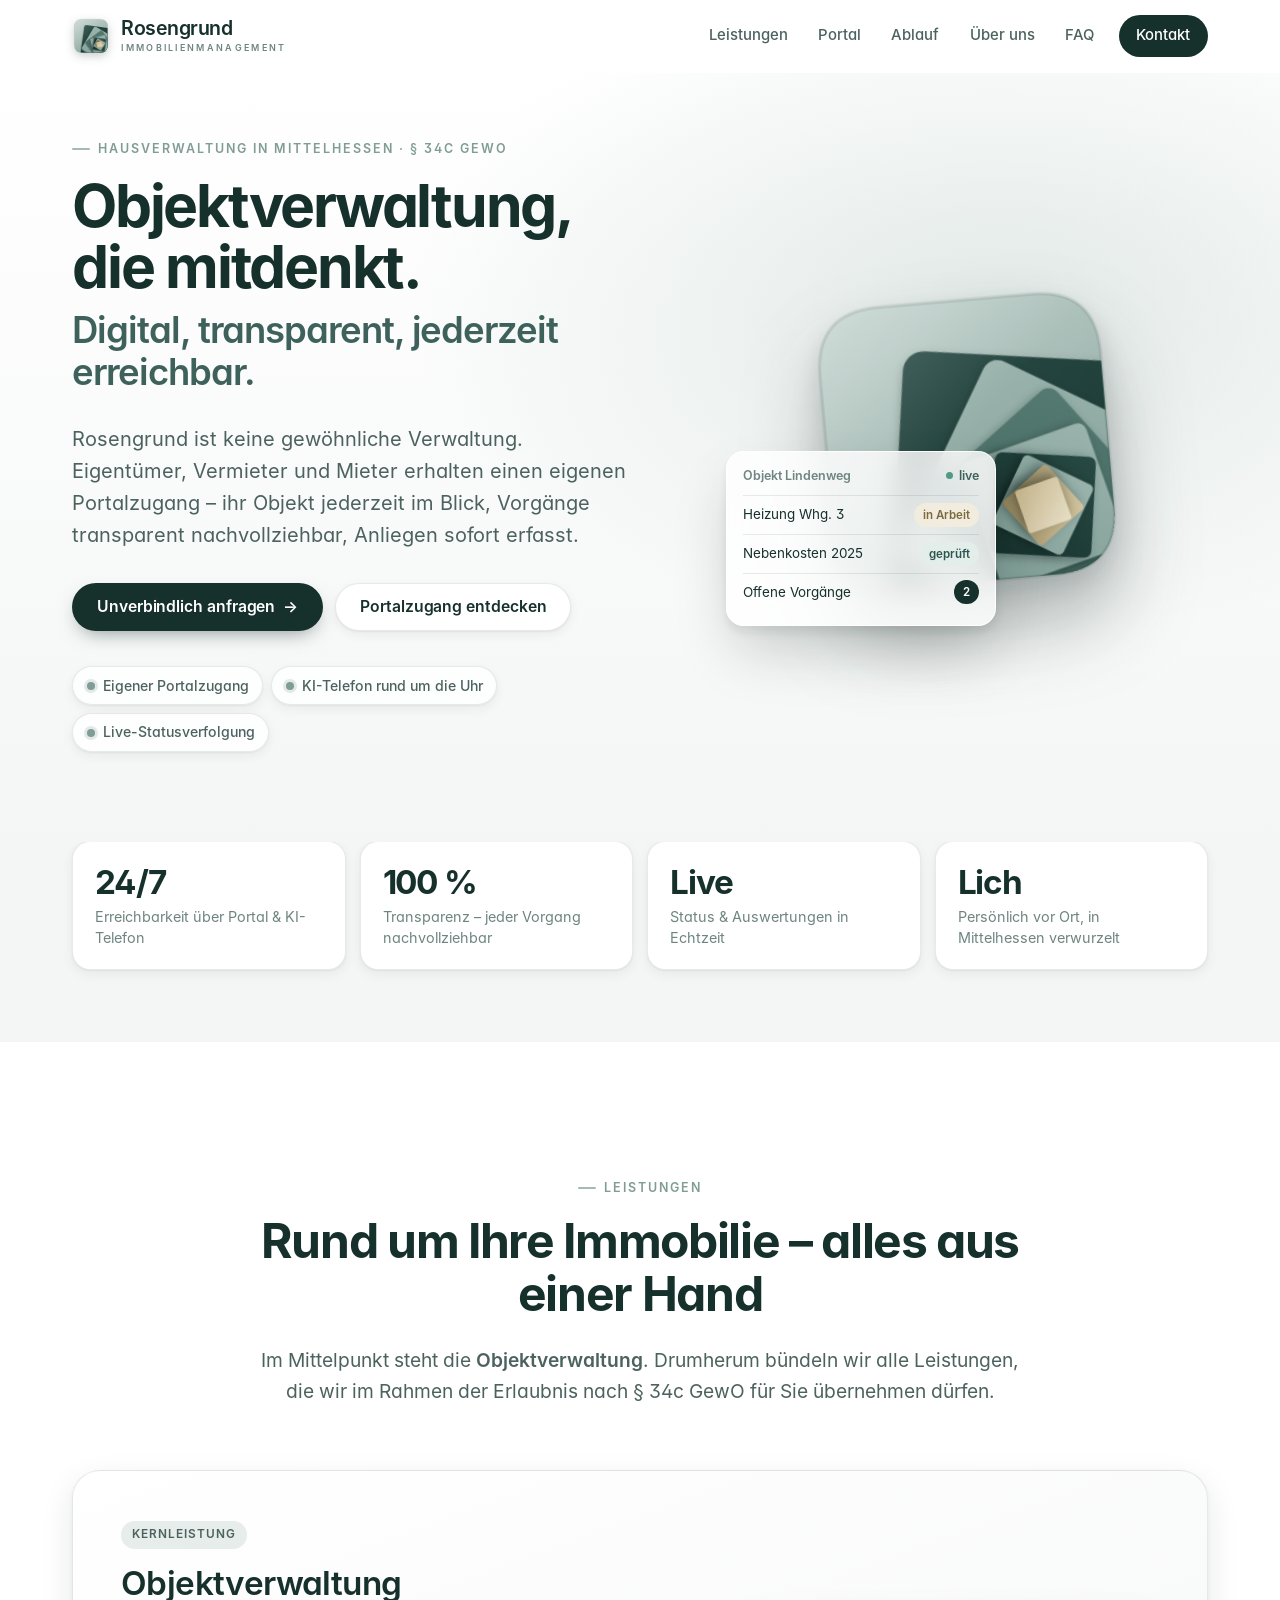
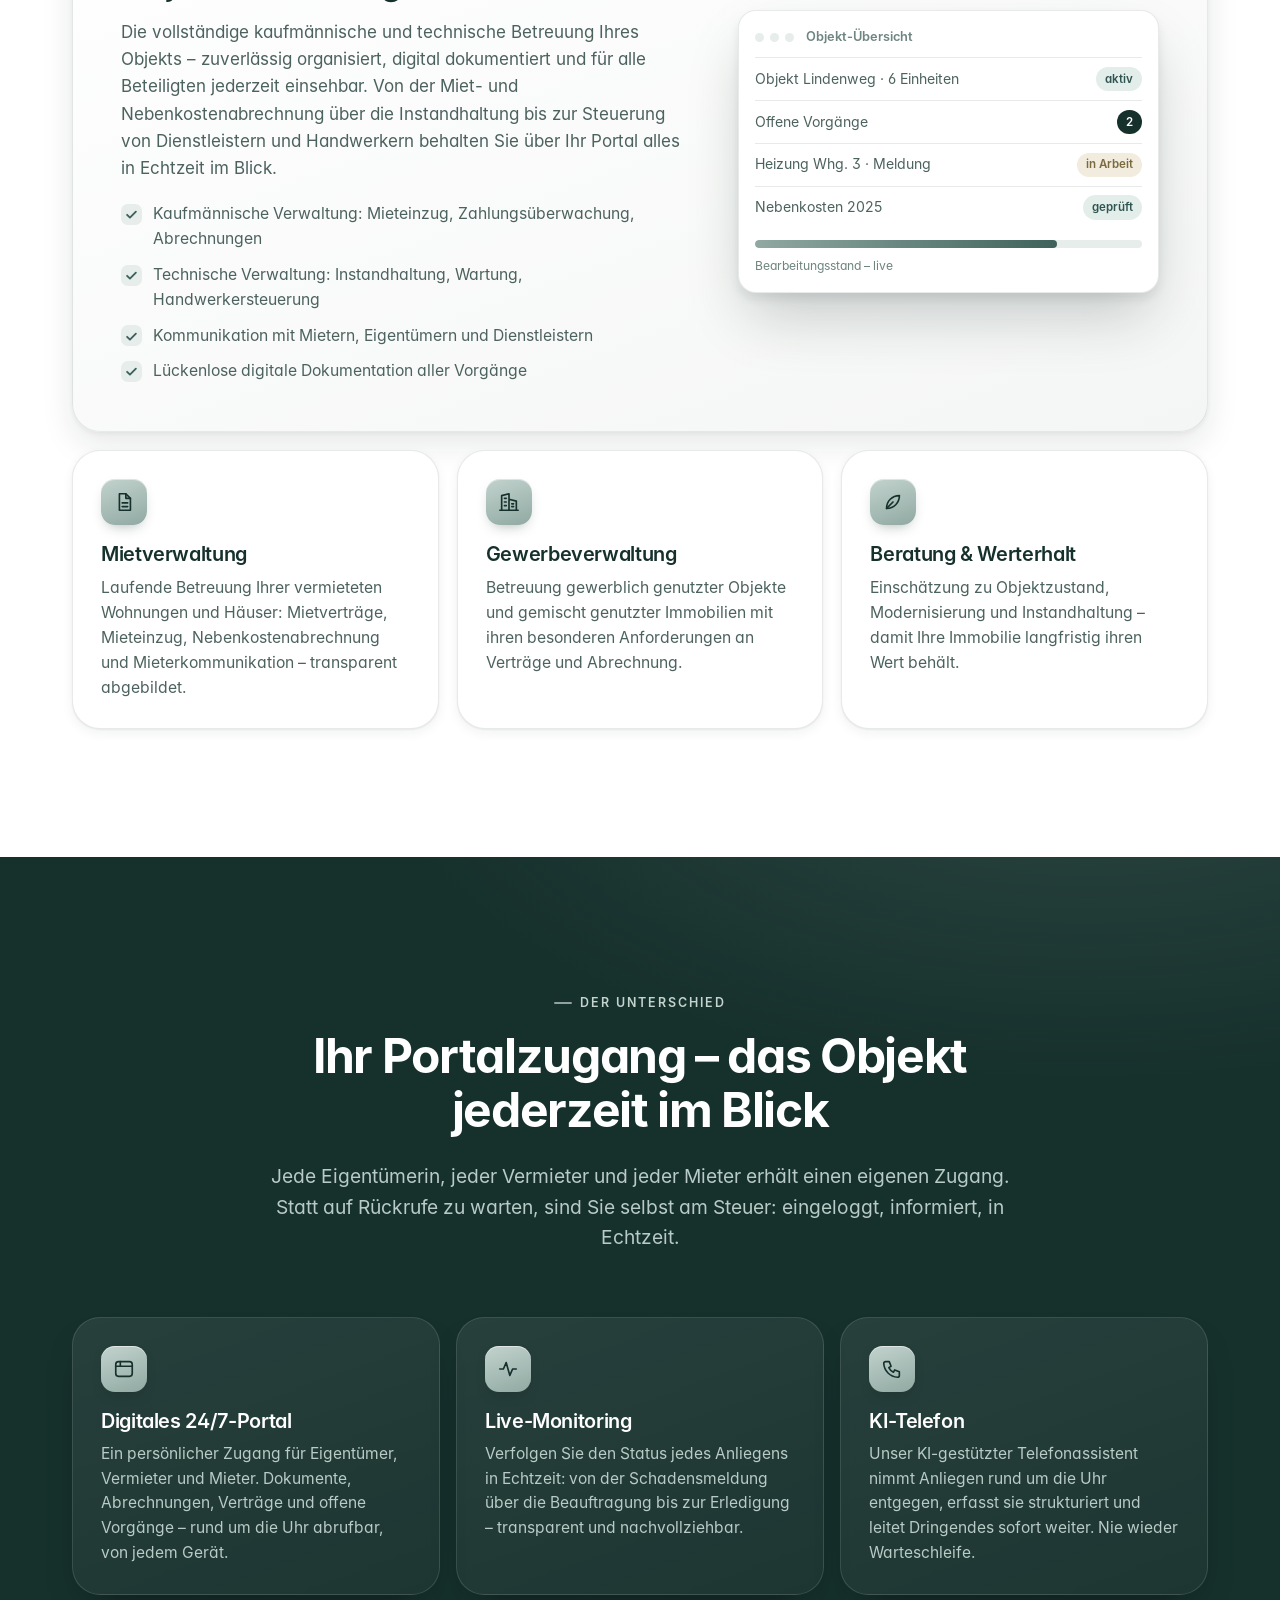
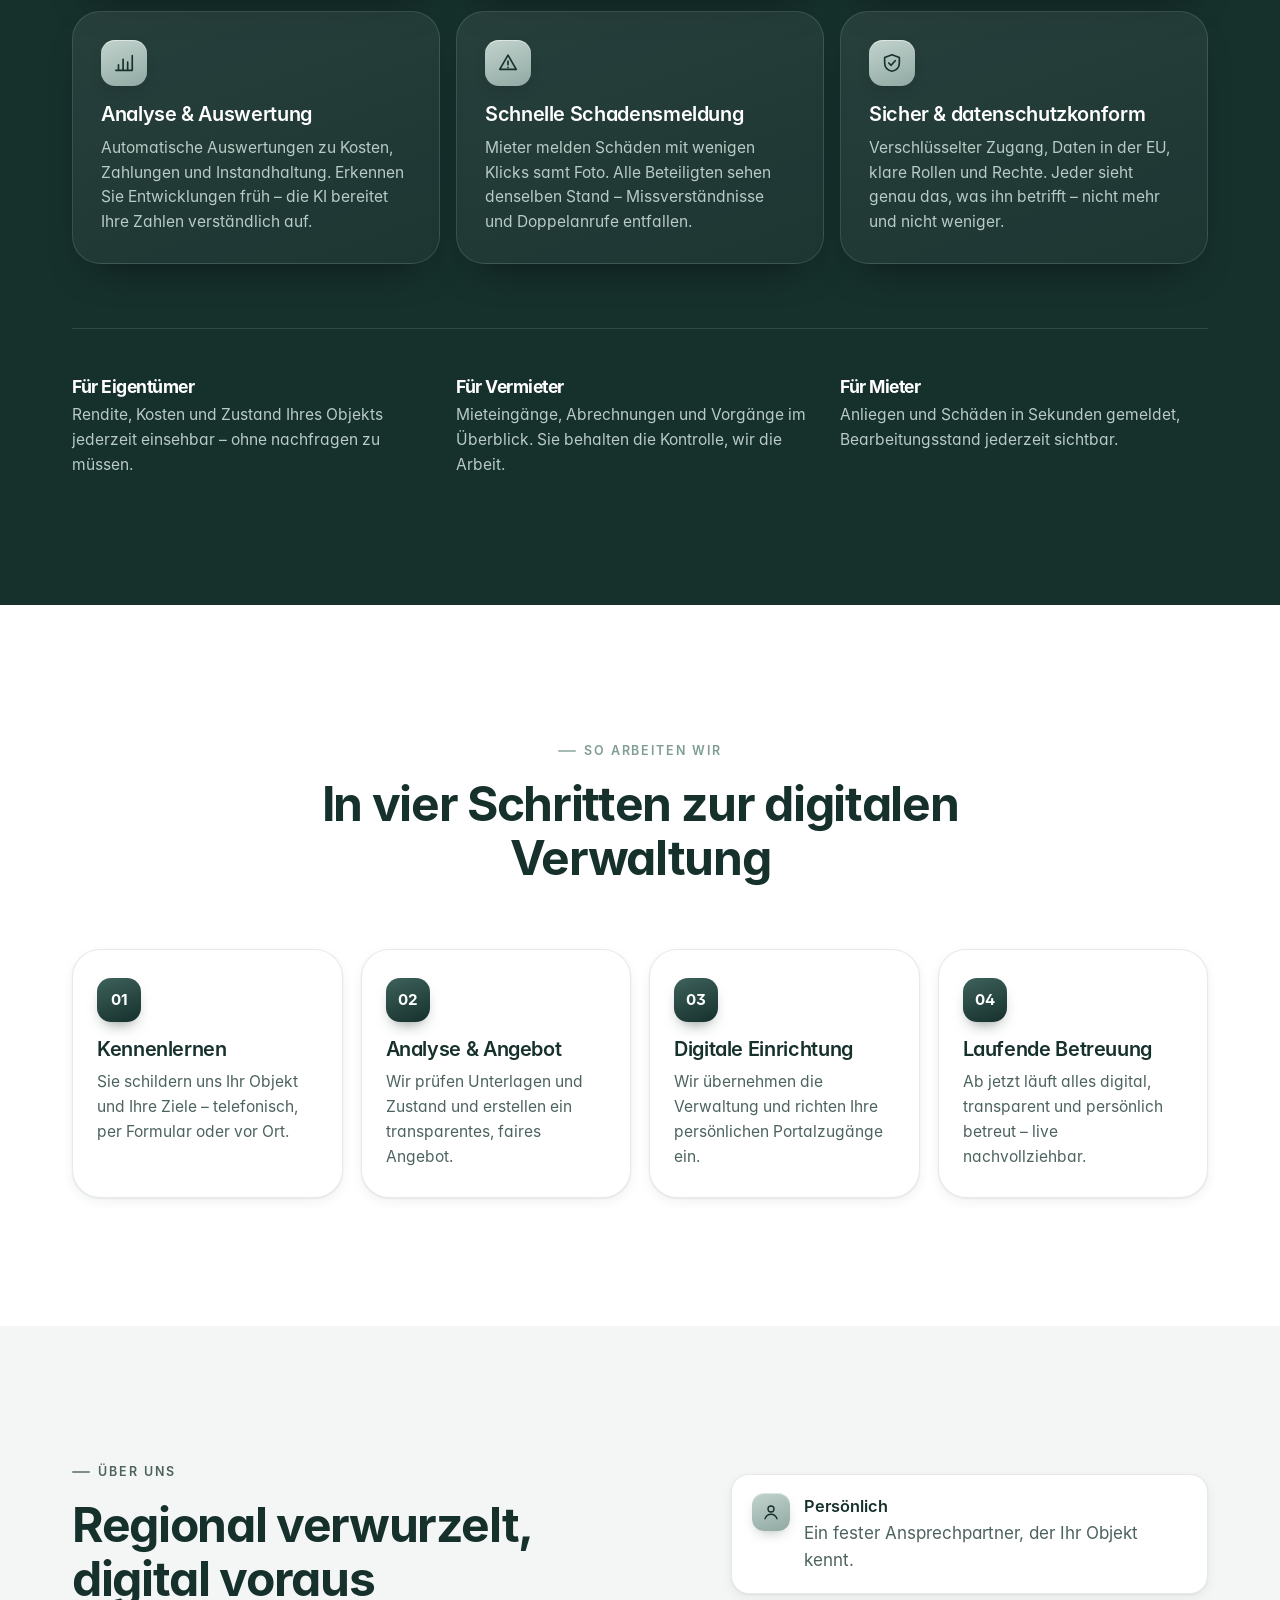
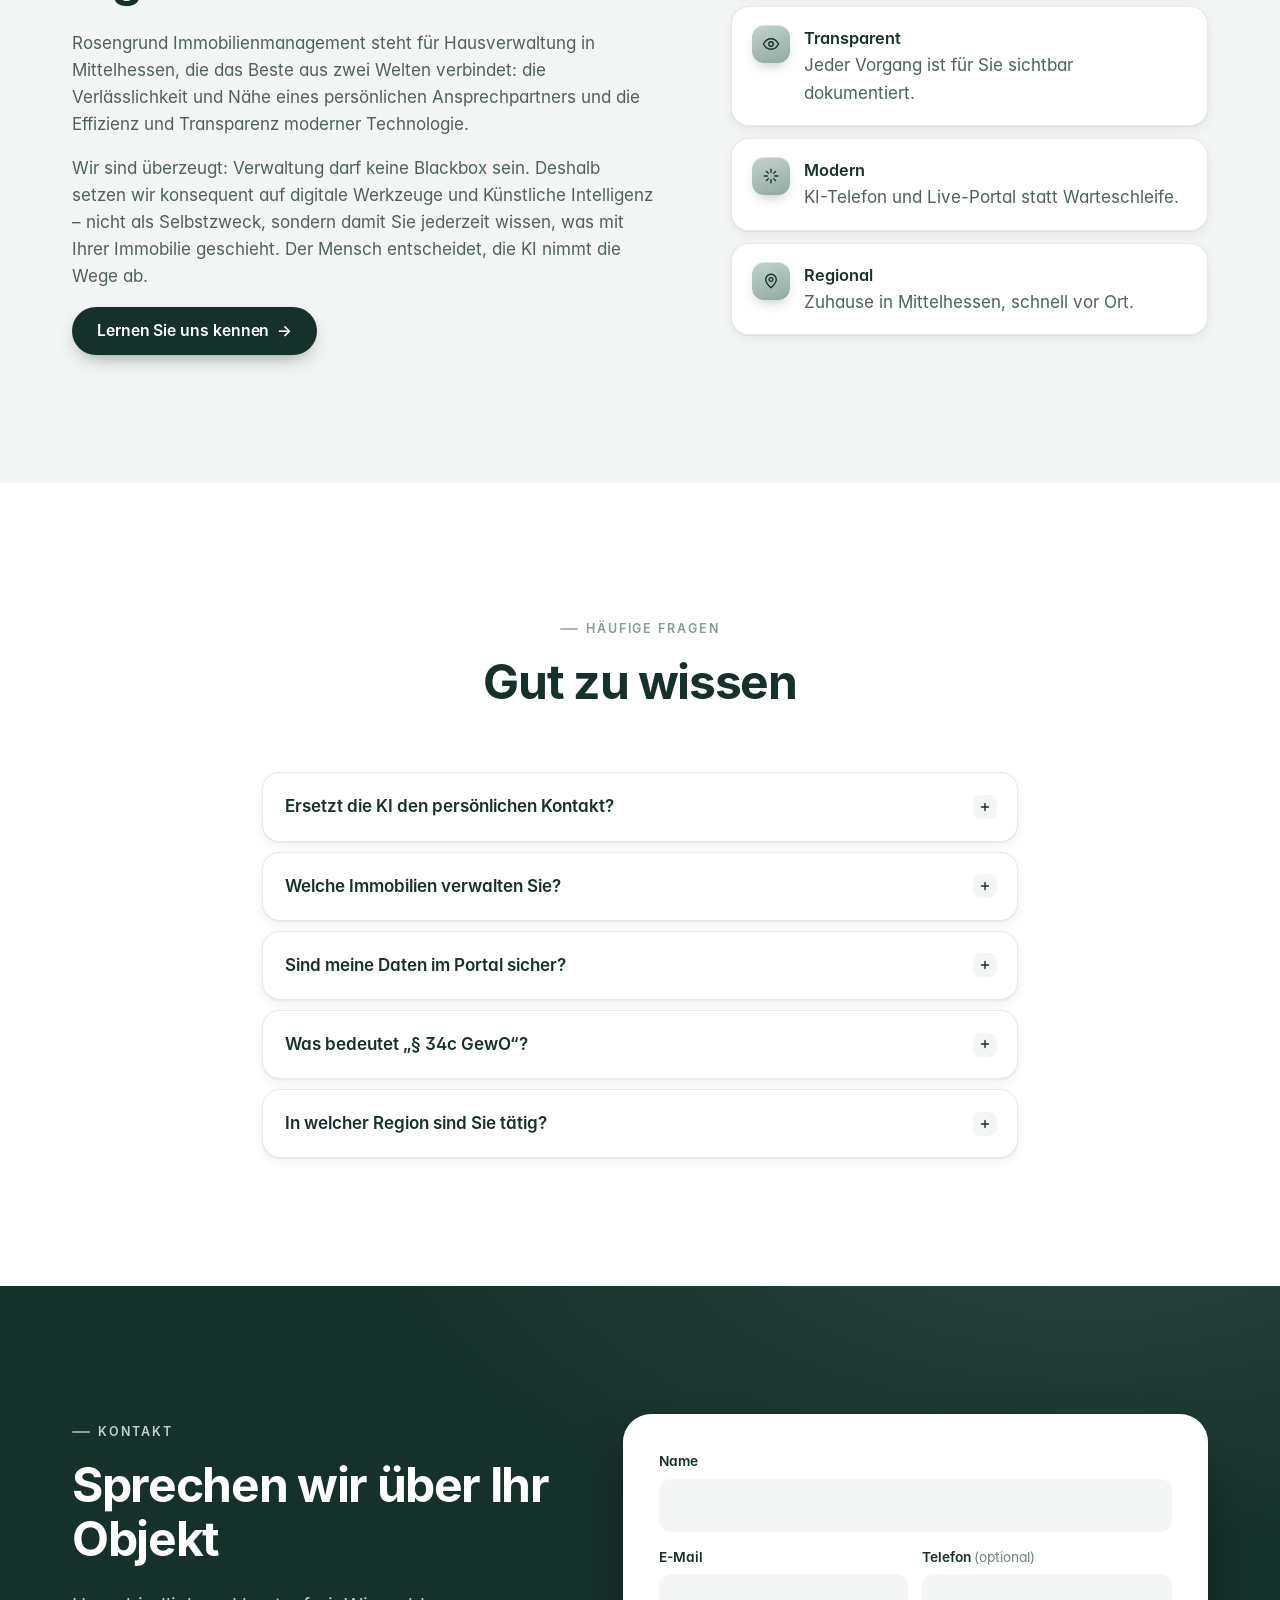
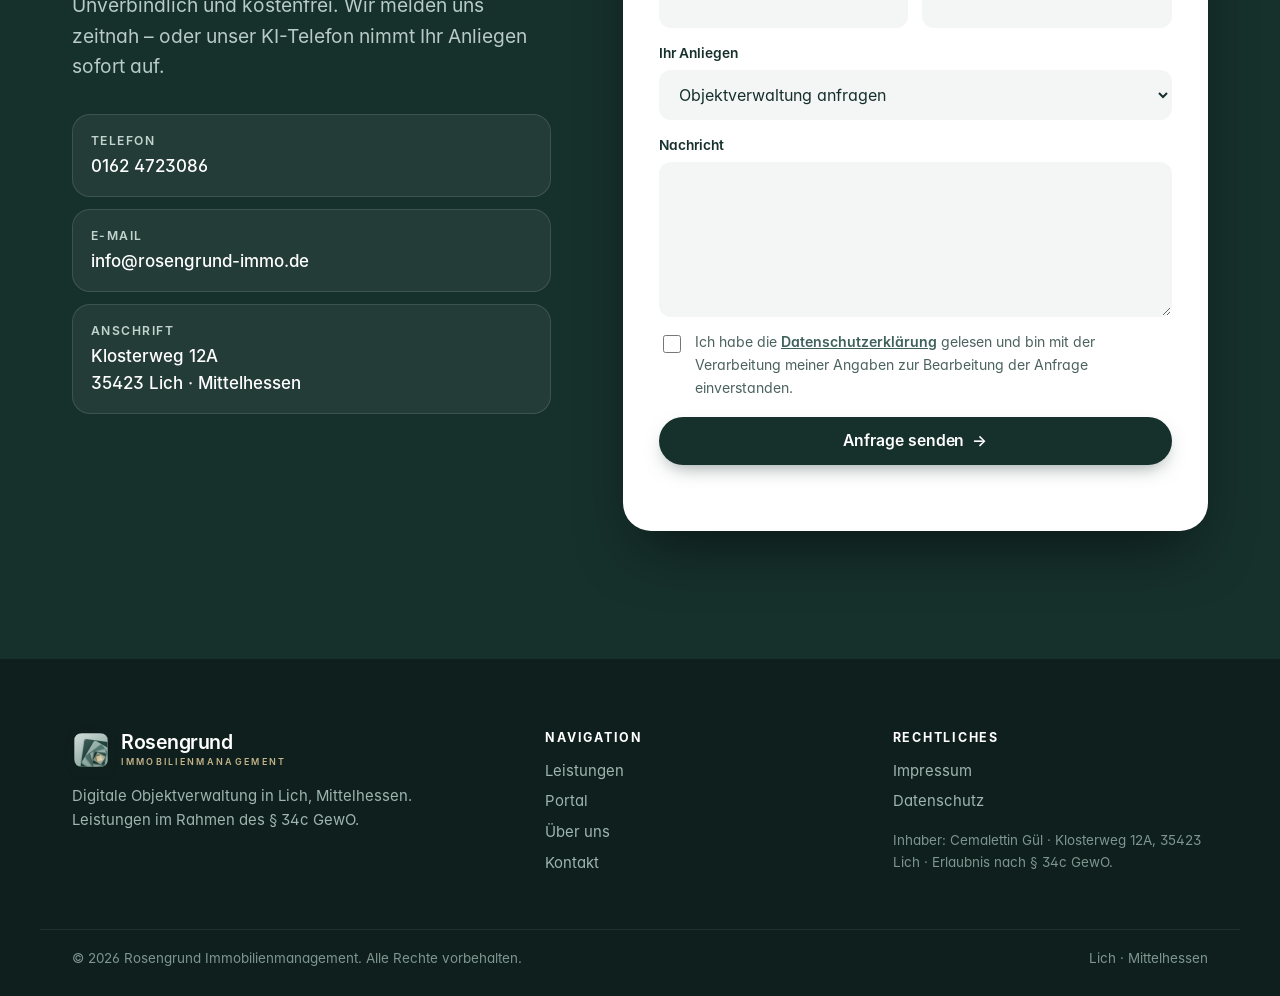
==== commit a9836a91: "Neues Logo und neues Design: Salbei/Tanne, Schrift lokal, Favicons, Fehler behoben" ====
--- a/index.html
+++ b/index.html
@@ -5,34 +5,38 @@
 <meta name="viewport" content="width=device-width, initial-scale=1.0">
 <title>Rosengrund Immobilienmanagement – Objektverwaltung in Mittelhessen</title>
 <meta name="description" content="Rosengrund Immobilienmanagement in Lich, Mittelhessen: moderne, digitale Objektverwaltung. Eigentümer, Vermieter und Mieter erhalten einen eigenen Portalzugang – ihr Objekt jederzeit im Blick. Leistungen nach § 34c GewO.">
-<meta name="theme-color" content="#12291F">
+<meta name="theme-color" content="#16302C">
 <link rel="canonical" href="https://rosengrund-immo.de/">
-<link rel="icon" href="assets/img/icon.svg" type="image/svg+xml">
-
-<!-- Open Graph -->
+<link rel="icon" href="favicon.ico" sizes="any">
+<link rel="icon" href="favicon.svg" type="image/svg+xml">
+<link rel="apple-touch-icon" href="apple-touch-icon.png">
+<link rel="manifest" href="site.webmanifest">
 <meta property="og:type" content="website">
+<meta property="og:url" content="https://rosengrund-immo.de/">
 <meta property="og:title" content="Rosengrund Immobilienmanagement – Objektverwaltung in Mittelhessen">
-<meta property="og:description" content="Moderne Hausverwaltung in Lich, Mittelhessen. Eigener Portalzugang für Eigentümer, Vermieter und Mieter – Ihr Objekt jederzeit im Blick.">
+<meta property="og:description" content="Rosengrund Immobilienmanagement in Lich, Mittelhessen: moderne, digitale Objektverwaltung. Eigentümer, Vermieter und Mieter erhalten einen eigenen Portalzugang – ihr Objekt jederzeit im Blick. Leistungen nach § 34c GewO.">
+<meta property="og:image" content="https://rosengrund-immo.de/assets/img/og-image.png">
+<meta property="og:image:width" content="1200">
+<meta property="og:image:height" content="630">
 <meta property="og:locale" content="de_DE">
-
+<meta name="twitter:card" content="summary_large_image">
+<link rel="preload" href="assets/fonts/inter-semibold.woff2" as="font" type="font/woff2" crossorigin>
 <link rel="stylesheet" href="assets/css/style.css">
-<!-- Markiert, dass JS aktiv ist. Ohne JS bleiben alle Inhalte sofort sichtbar. -->
 <script>document.documentElement.classList.add('js');</script>
+<script type="application/ld+json">{"@context": "https://schema.org", "@type": "LocalBusiness", "name": "Rosengrund Immobilienmanagement", "url": "https://rosengrund-immo.de/", "logo": "https://rosengrund-immo.de/assets/img/android-chrome-512.png", "image": "https://rosengrund-immo.de/assets/img/og-image.png", "telephone": "+49 162 4723086", "email": "info@rosengrund-immo.de", "address": {"@type": "PostalAddress", "streetAddress": "Klosterweg 12A", "postalCode": "35423", "addressLocality": "Lich", "addressRegion": "Hessen", "addressCountry": "DE"}, "areaServed": "Mittelhessen"}</script>
 </head>
 <body>
 <a class="skip-link" href="#main">Zum Inhalt springen</a>
 
-<!-- ================= HEADER ================= -->
 <header class="site-header" id="siteHeader">
   <div class="wrap header-inner">
     <a href="#top" class="brand" aria-label="Rosengrund Immobilienmanagement – Startseite">
-      <img src="assets/img/logo.png" alt="Rosengrund Immobilienmanagement" class="brand-mark">
+      <img src="assets/img/zeichen.svg" alt="" class="brand-mark" width="38" height="38">
+      <span class="brand-text"><span class="brand-name">Rosengrund</span><span class="brand-sub">Immobilienmanagement</span></span>
     </a>
-
     <nav class="main-nav" aria-label="Hauptnavigation">
       <button class="nav-toggle" aria-expanded="false" aria-controls="navList" id="navToggle">
-        <span class="nav-toggle-bar"></span>
-        <span class="visually-hidden">Menü öffnen</span>
+        <span class="nav-toggle-bar"></span><span class="visually-hidden">Menü öffnen</span>
       </button>
       <ul id="navList" class="nav-list">
         <li><a href="#leistungen">Leistungen</a></li>
@@ -51,50 +55,43 @@
 
 <!-- ================= HERO ================= -->
 <section class="hero" aria-labelledby="hero-title">
-  <div class="hero-glow" aria-hidden="true"></div>
   <div class="wrap hero-inner">
-    <p class="eyebrow reveal">Hausverwaltung in Mittelhessen · § 34c GewO</p>
-    <h1 id="hero-title" class="reveal">
-      Objektverwaltung, die mitdenkt –
-      <span class="accent">digital, transparent, jederzeit erreichbar.</span>
-    </h1>
-    <p class="hero-lead reveal">
-      Rosengrund ist keine gewöhnliche Verwaltung. Eigentümer, Vermieter und Mieter
-      erhalten einen eigenen Portalzugang – ihr Objekt jederzeit im Blick, Vorgänge
-      transparent nachvollziehbar, Anliegen sofort erfasst. Verwaltung wird endlich sichtbar.
-    </p>
-    <div class="hero-actions reveal">
-      <a href="#portal" class="btn btn-primary">Portalzugänge entdecken</a>
-      <a href="#kontakt" class="btn btn-ghost">Unverbindlich anfragen</a>
-    </div>
-
-    <ul class="hero-badges reveal" aria-label="Kurzüberblick">
-      <li><span class="badge-dot"></span> Eigener Portalzugang</li>
-      <li><span class="badge-dot"></span> KI-Telefon rund um die Uhr</li>
-      <li><span class="badge-dot"></span> Live-Statusverfolgung</li>
-    </ul>
+    <div>
+      <p class="eyebrow reveal">Hausverwaltung in Mittelhessen · § 34c GewO</p>
+      <h1 id="hero-title" class="reveal">Objektverwaltung, die mitdenkt.
+        <span class="accent">Digital, transparent, jederzeit erreichbar.</span></h1>
+      <p class="hero-lead reveal">Rosengrund ist keine gewöhnliche Verwaltung. Eigentümer, Vermieter und Mieter
+        erhalten einen eigenen Portalzugang – ihr Objekt jederzeit im Blick, Vorgänge transparent
+        nachvollziehbar, Anliegen sofort erfasst.</p>
+      <div class="hero-actions reveal">
+        <a href="#kontakt" class="btn btn-primary">Unverbindlich anfragen <span class="pfeil" aria-hidden="true">→</span></a>
+        <a href="#portal" class="btn btn-ghost">Portalzugang entdecken</a>
+      </div>
+      <ul class="hero-badges reveal" aria-label="Kurzüberblick">
+        <li><span class="badge-dot"></span>Eigener Portalzugang</li>
+        <li><span class="badge-dot"></span>KI-Telefon rund um die Uhr</li>
+        <li><span class="badge-dot"></span>Live-Statusverfolgung</li>
+      </ul>
+    </div>
+    <div class="hero-art" aria-hidden="true">
+      <img src="assets/img/zeichen.svg" alt="" class="hero-mark" width="320" height="320">
+      <div class="hero-card">
+        <div class="hc-kopf"><span>Objekt Lindenweg</span><span class="live-punkt">live</span></div>
+        <div class="hc-zeile"><span>Heizung Whg. 3</span><span class="status status-arbeit">in Arbeit</span></div>
+        <div class="hc-zeile"><span>Nebenkosten 2025</span><span class="status status-ok">geprüft</span></div>
+        <div class="hc-zeile"><span>Offene Vorgänge</span><span class="status status-zahl">2</span></div>
+      </div>
+    </div>
   </div>
 </section>
 
 <!-- ================= KENNZAHLEN ================= -->
 <section class="stats" aria-label="Kennzahlen">
   <div class="wrap stats-grid">
-    <div class="stat reveal">
-      <span class="stat-num">24/7</span>
-      <span class="stat-label">Erreichbarkeit über Portal &amp; KI-Telefon</span>
-    </div>
-    <div class="stat reveal">
-      <span class="stat-num">100 %</span>
-      <span class="stat-label">Transparenz – jeder Vorgang nachvollziehbar</span>
-    </div>
-    <div class="stat reveal">
-      <span class="stat-num">Live</span>
-      <span class="stat-label">Status &amp; Auswertungen in Echtzeit</span>
-    </div>
-    <div class="stat reveal">
-      <span class="stat-num">Mittel&shy;hessen</span>
-      <span class="stat-label">Persönlich vor Ort, regional verwurzelt</span>
-    </div>
+    <div class="stat reveal"><span class="stat-num">24/7</span><span class="stat-label">Erreichbarkeit über Portal &amp; KI-Telefon</span></div>
+    <div class="stat reveal"><span class="stat-num">100&nbsp;%</span><span class="stat-label">Transparenz – jeder Vorgang nachvollziehbar</span></div>
+    <div class="stat reveal"><span class="stat-num">Live</span><span class="stat-label">Status &amp; Auswertungen in Echtzeit</span></div>
+    <div class="stat reveal"><span class="stat-num">Lich</span><span class="stat-label">Persönlich vor Ort, in Mittelhessen verwurzelt</span></div>
   </div>
 </section>
 
@@ -104,25 +101,18 @@
     <header class="section-head reveal">
       <p class="eyebrow">Leistungen</p>
       <h2 id="leistungen-title">Rund um Ihre Immobilie – alles aus einer Hand</h2>
-      <p class="section-sub">
-        Im Mittelpunkt steht die <strong>Objektverwaltung</strong>. Drumherum bündeln
-        wir alle Leistungen, die wir im Rahmen der Erlaubnis nach § 34c GewO für Sie
-        übernehmen dürfen.
-      </p>
+      <p class="section-sub">Im Mittelpunkt steht die <strong>Objektverwaltung</strong>. Drumherum bündeln wir alle
+        Leistungen, die wir im Rahmen der Erlaubnis nach § 34c GewO für Sie übernehmen dürfen.</p>
     </header>
 
-    <!-- Hauptleistung hervorgehoben -->
     <article class="feature-card reveal">
-      <div class="feature-card-body">
+      <div>
         <p class="tag">Kernleistung</p>
         <h3>Objektverwaltung</h3>
-        <p>
-          Die vollständige kaufmännische und technische Betreuung Ihres Objekts –
-          zuverlässig organisiert, digital dokumentiert und für alle Beteiligten jederzeit
-          einsehbar. Von der Miet- und Nebenkostenabrechnung über die Instandhaltung bis
-          zur Steuerung von Dienstleistern und Handwerkern behalten Sie über Ihr Portal
-          alles in Echtzeit im Blick.
-        </p>
+        <p>Die vollständige kaufmännische und technische Betreuung Ihres Objekts – zuverlässig organisiert,
+          digital dokumentiert und für alle Beteiligten jederzeit einsehbar. Von der Miet- und
+          Nebenkostenabrechnung über die Instandhaltung bis zur Steuerung von Dienstleistern und Handwerkern
+          behalten Sie über Ihr Portal alles in Echtzeit im Blick.</p>
         <ul class="check-list">
           <li>Kaufmännische Verwaltung: Mieteinzug, Zahlungsüberwachung, Abrechnungen</li>
           <li>Technische Verwaltung: Instandhaltung, Wartung, Handwerkersteuerung</li>
@@ -130,108 +120,77 @@
           <li>Lückenlose digitale Dokumentation aller Vorgänge</li>
         </ul>
       </div>
-      <div class="feature-card-panel" aria-hidden="true">
+      <div aria-hidden="true">
         <div class="mini-portal">
-          <div class="mini-portal-head">
-            <span class="mp-dot"></span><span class="mp-dot"></span><span class="mp-dot"></span>
-            <span class="mp-title">Objekt-Dashboard</span>
-          </div>
-          <div class="mini-row"><span>Objekt Lindenweg · 6 Einheiten</span><span class="mp-ok">aktiv</span></div>
-          <div class="mini-row"><span>Offene Vorgänge</span><span class="mp-badge">2</span></div>
-          <div class="mini-row"><span>Heizung Whg. 3 · Meldung</span><span class="mp-work">in Arbeit</span></div>
-          <div class="mini-row"><span>Nebenkosten 2025</span><span class="mp-ok">geprüft</span></div>
+          <div class="mini-portal-head"><span class="mp-dot"></span><span class="mp-dot"></span><span class="mp-dot"></span><span class="mp-title">Objekt-Übersicht</span></div>
+          <div class="mini-row"><span>Objekt Lindenweg · 6 Einheiten</span><span class="status status-ok">aktiv</span></div>
+          <div class="mini-row"><span>Offene Vorgänge</span><span class="status status-zahl">2</span></div>
+          <div class="mini-row"><span>Heizung Whg. 3 · Meldung</span><span class="status status-arbeit">in Arbeit</span></div>
+          <div class="mini-row"><span>Nebenkosten 2025</span><span class="status status-ok">geprüft</span></div>
           <div class="mini-bar"><i style="width:78%"></i></div>
-          <span class="mini-cap">Auslastung &amp; Status – live</span>
+          <span class="mini-cap">Bearbeitungsstand – live</span>
         </div>
       </div>
     </article>
 
-    <!-- Weitere Leistungen -->
     <div class="cards-grid">
       <article class="card reveal">
+        <span class="ico"><svg viewBox="0 0 24 24" fill="none" stroke="currentColor" stroke-width="1.8" stroke-linecap="round" stroke-linejoin="round" aria-hidden="true"><path d="M7 3h7l5 5v13H7z"/><path d="M14 3v5h5M10 13h6M10 17h6"/></svg></span>
         <h3>Mietverwaltung</h3>
-        <p>Laufende Betreuung Ihrer vermieteten Wohnungen und Häuser: Mietverträge,
-        Mieteinzug, Nebenkostenabrechnung und Mieterkommunikation – transparent abgebildet.</p>
+        <p>Laufende Betreuung Ihrer vermieteten Wohnungen und Häuser: Mietverträge, Mieteinzug,
+          Nebenkostenabrechnung und Mieterkommunikation – transparent abgebildet.</p>
       </article>
       <article class="card reveal">
+        <span class="ico"><svg viewBox="0 0 24 24" fill="none" stroke="currentColor" stroke-width="1.8" stroke-linecap="round" stroke-linejoin="round" aria-hidden="true"><path d="M4 21V5l8-2v18M12 9l8 2v10M2 21h20M7 8h2M7 12h2M7 16h2M15 14h2M15 17h2"/></svg></span>
         <h3>Gewerbeverwaltung</h3>
-        <p>Betreuung gewerblich genutzter Objekte und gemischt genutzter Immobilien mit
-        ihren besonderen Anforderungen an Verträge und Abrechnung.</p>
+        <p>Betreuung gewerblich genutzter Objekte und gemischt genutzter Immobilien mit ihren besonderen
+          Anforderungen an Verträge und Abrechnung.</p>
       </article>
       <article class="card reveal">
+        <span class="ico"><svg viewBox="0 0 24 24" fill="none" stroke="currentColor" stroke-width="1.8" stroke-linecap="round" stroke-linejoin="round" aria-hidden="true"><path d="M5 19c0-8 6-14 14-14 0 8-6 14-14 14z"/><path d="M5 19l7-7"/></svg></span>
         <h3>Beratung &amp; Werterhalt</h3>
-        <p>Einschätzung zu Objektzustand, Modernisierung und Instandhaltung – damit Ihre
-        Immobilie langfristig ihren Wert behält.</p>
+        <p>Einschätzung zu Objektzustand, Modernisierung und Instandhaltung – damit Ihre Immobilie
+          langfristig ihren Wert behält.</p>
       </article>
     </div>
   </div>
 </section>
 
-<!-- ================= KI-PORTAL ================= -->
-<section id="portal" class="section section-dark" aria-labelledby="portal-title">
+<!-- ================= PORTAL ================= -->
+<section id="portal" class="section section-dunkel" aria-labelledby="portal-title">
   <div class="wrap">
     <header class="section-head reveal">
-      <p class="eyebrow eyebrow-light">Der Unterschied</p>
+      <p class="eyebrow">Der Unterschied</p>
       <h2 id="portal-title">Ihr Portalzugang – das Objekt jederzeit im Blick</h2>
-      <p class="section-sub section-sub-light">
-        Jede Eigentümerin, jeder Vermieter und jeder Mieter erhält einen eigenen Zugang.
-        Statt auf Rückrufe zu warten, sind Sie selbst am Steuer: eingeloggt, informiert, in Echtzeit.
-      </p>
+      <p class="section-sub">Jede Eigentümerin, jeder Vermieter und jeder Mieter erhält einen eigenen Zugang.
+        Statt auf Rückrufe zu warten, sind Sie selbst am Steuer: eingeloggt, informiert, in Echtzeit.</p>
     </header>
 
     <div class="portal-grid">
-      <article class="glass reveal">
-        <span class="glass-ico" aria-hidden="true">◱</span>
-        <h3>Digitales 24/7-Portal</h3>
-        <p>Ein persönlicher Zugang für Eigentümer, Vermieter und Mieter. Dokumente,
-        Abrechnungen, Verträge und offene Vorgänge – rund um die Uhr abrufbar, von jedem Gerät.</p>
-      </article>
-      <article class="glass reveal">
-        <span class="glass-ico" aria-hidden="true">◉</span>
-        <h3>Live-Monitoring</h3>
-        <p>Verfolgen Sie den Status jedes Anliegens in Echtzeit: von der Schadensmeldung
-        über die Beauftragung bis zur Erledigung – transparent und nachvollziehbar.</p>
-      </article>
-      <article class="glass reveal">
-        <span class="glass-ico" aria-hidden="true">☎</span>
-        <h3>KI-Telefon</h3>
-        <p>Unser KI-gestützter Telefonassistent nimmt Anliegen rund um die Uhr entgegen,
-        erfasst sie strukturiert und leitet Dringendes sofort weiter. Nie wieder Warteschleife.</p>
-      </article>
-      <article class="glass reveal">
-        <span class="glass-ico" aria-hidden="true">◑</span>
-        <h3>Analyse &amp; Auswertung</h3>
-        <p>Automatische Auswertungen zu Kosten, Zahlungen und Instandhaltung. Erkennen Sie
-        Entwicklungen früh – die KI bereitet Ihre Zahlen verständlich auf.</p>
-      </article>
-      <article class="glass reveal">
-        <span class="glass-ico" aria-hidden="true">⚑</span>
-        <h3>Schnelle Schadensmeldung</h3>
-        <p>Mieter melden Schäden mit wenigen Klicks samt Foto. Alle Beteiligten sehen
-        denselben Stand – Missverständnisse und Doppelanrufe entfallen.</p>
-      </article>
-      <article class="glass reveal">
-        <span class="glass-ico" aria-hidden="true">✓</span>
-        <h3>Sicher &amp; datenschutzkonform</h3>
-        <p>Verschlüsselter Zugang, Daten in der EU, klare Rollen und Rechte. Jeder sieht
-        genau das, was ihn betrifft – nicht mehr und nicht weniger.</p>
-      </article>
-    </div>
-
-    <!-- Zielgruppen -->
+      <article class="glass reveal"><span class="ico"><svg viewBox="0 0 24 24" fill="none" stroke="currentColor" stroke-width="1.8" stroke-linecap="round" stroke-linejoin="round" aria-hidden="true"><rect x="3" y="4" width="18" height="16" rx="3"/><path d="M3 9h18M8 4v5"/></svg></span><h3>Digitales 24/7-Portal</h3>
+        <p>Ein persönlicher Zugang für Eigentümer, Vermieter und Mieter. Dokumente, Abrechnungen, Verträge
+          und offene Vorgänge – rund um die Uhr abrufbar, von jedem Gerät.</p></article>
+      <article class="glass reveal"><span class="ico"><svg viewBox="0 0 24 24" fill="none" stroke="currentColor" stroke-width="1.8" stroke-linecap="round" stroke-linejoin="round" aria-hidden="true"><path d="M3 12h4l3-7 4 14 3-7h4"/></svg></span><h3>Live-Monitoring</h3>
+        <p>Verfolgen Sie den Status jedes Anliegens in Echtzeit: von der Schadensmeldung über die
+          Beauftragung bis zur Erledigung – transparent und nachvollziehbar.</p></article>
+      <article class="glass reveal"><span class="ico"><svg viewBox="0 0 24 24" fill="none" stroke="currentColor" stroke-width="1.8" stroke-linecap="round" stroke-linejoin="round" aria-hidden="true"><path d="M5 4h4l2 5-2.5 1.5a11 11 0 0 0 5 5L15 13l5 2v4a2 2 0 0 1-2 2A16 16 0 0 1 3 6a2 2 0 0 1 2-2z"/></svg></span><h3>KI-Telefon</h3>
+        <p>Unser KI-gestützter Telefonassistent nimmt Anliegen rund um die Uhr entgegen, erfasst sie
+          strukturiert und leitet Dringendes sofort weiter. Nie wieder Warteschleife.</p></article>
+      <article class="glass reveal"><span class="ico"><svg viewBox="0 0 24 24" fill="none" stroke="currentColor" stroke-width="1.8" stroke-linecap="round" stroke-linejoin="round" aria-hidden="true"><path d="M3 20h18M6 20v-6M11 20V8M16 20v-9M21 20V4"/></svg></span><h3>Analyse &amp; Auswertung</h3>
+        <p>Automatische Auswertungen zu Kosten, Zahlungen und Instandhaltung. Erkennen Sie Entwicklungen
+          früh – die KI bereitet Ihre Zahlen verständlich auf.</p></article>
+      <article class="glass reveal"><span class="ico"><svg viewBox="0 0 24 24" fill="none" stroke="currentColor" stroke-width="1.8" stroke-linecap="round" stroke-linejoin="round" aria-hidden="true"><path d="M12 3.5l9 15.5H3z"/><path d="M12 10v4M12 16.8v.2"/></svg></span><h3>Schnelle Schadensmeldung</h3>
+        <p>Mieter melden Schäden mit wenigen Klicks samt Foto. Alle Beteiligten sehen denselben Stand –
+          Missverständnisse und Doppelanrufe entfallen.</p></article>
+      <article class="glass reveal"><span class="ico"><svg viewBox="0 0 24 24" fill="none" stroke="currentColor" stroke-width="1.8" stroke-linecap="round" stroke-linejoin="round" aria-hidden="true"><path d="M12 3l8 3v6c0 5-3.5 8-8 9-4.5-1-8-4-8-9V6z"/><path d="M8.5 12l2.5 2.5 4.5-5"/></svg></span><h3>Sicher &amp; datenschutzkonform</h3>
+        <p>Verschlüsselter Zugang, Daten in der EU, klare Rollen und Rechte. Jeder sieht genau das, was ihn
+          betrifft – nicht mehr und nicht weniger.</p></article>
+    </div>
+
     <div class="audience reveal">
-      <div class="audience-col">
-        <h4>Für Eigentümer</h4>
-        <p>Rendite, Kosten und Zustand Ihres Objekts jederzeit einsehbar – ohne nachfragen zu müssen.</p>
-      </div>
-      <div class="audience-col">
-        <h4>Für Vermieter</h4>
-        <p>Mieteingänge, Abrechnungen und Vorgänge im Überblick. Sie behalten die Kontrolle, wir die Arbeit.</p>
-      </div>
-      <div class="audience-col">
-        <h4>Für Mieter</h4>
-        <p>Anliegen und Schäden in Sekunden gemeldet, Bearbeitungsstand jederzeit sichtbar.</p>
-      </div>
+      <div><h4>Für Eigentümer</h4><p>Rendite, Kosten und Zustand Ihres Objekts jederzeit einsehbar – ohne nachfragen zu müssen.</p></div>
+      <div><h4>Für Vermieter</h4><p>Mieteingänge, Abrechnungen und Vorgänge im Überblick. Sie behalten die Kontrolle, wir die Arbeit.</p></div>
+      <div><h4>Für Mieter</h4><p>Anliegen und Schäden in Sekunden gemeldet, Bearbeitungsstand jederzeit sichtbar.</p></div>
     </div>
   </div>
 </section>
@@ -243,145 +202,95 @@
       <p class="eyebrow">So arbeiten wir</p>
       <h2 id="ablauf-title">In vier Schritten zur digitalen Verwaltung</h2>
     </header>
-
     <ol class="steps">
-      <li class="step reveal">
-        <span class="step-num">01</span>
-        <h3>Kennenlernen</h3>
-        <p>Sie schildern uns Ihr Objekt und Ihre Ziele – telefonisch, per Formular oder vor Ort.</p>
-      </li>
-      <li class="step reveal">
-        <span class="step-num">02</span>
-        <h3>Analyse &amp; Angebot</h3>
-        <p>Wir prüfen Unterlagen und Zustand und erstellen ein transparentes, faires Angebot.</p>
-      </li>
-      <li class="step reveal">
-        <span class="step-num">03</span>
-        <h3>Digitale Einrichtung</h3>
-        <p>Wir übernehmen die Verwaltung und richten Ihre persönlichen Portalzugänge ein.</p>
-      </li>
-      <li class="step reveal">
-        <span class="step-num">04</span>
-        <h3>Laufende Betreuung</h3>
-        <p>Ab jetzt läuft alles digital, transparent und persönlich betreut – live nachvollziehbar.</p>
-      </li>
+      <li class="step reveal"><span class="step-num">01</span><h3>Kennenlernen</h3>
+        <p>Sie schildern uns Ihr Objekt und Ihre Ziele – telefonisch, per Formular oder vor Ort.</p></li>
+      <li class="step reveal"><span class="step-num">02</span><h3>Analyse &amp; Angebot</h3>
+        <p>Wir prüfen Unterlagen und Zustand und erstellen ein transparentes, faires Angebot.</p></li>
+      <li class="step reveal"><span class="step-num">03</span><h3>Digitale Einrichtung</h3>
+        <p>Wir übernehmen die Verwaltung und richten Ihre persönlichen Portalzugänge ein.</p></li>
+      <li class="step reveal"><span class="step-num">04</span><h3>Laufende Betreuung</h3>
+        <p>Ab jetzt läuft alles digital, transparent und persönlich betreut – live nachvollziehbar.</p></li>
     </ol>
   </div>
 </section>
 
 <!-- ================= ÜBER UNS ================= -->
-<section id="ueber-uns" class="section section-soft" aria-labelledby="ueber-title">
+<section id="ueber-uns" class="section section-kuehl" aria-labelledby="ueber-title">
   <div class="wrap about-grid">
     <div class="reveal">
       <p class="eyebrow">Über uns</p>
       <h2 id="ueber-title">Regional verwurzelt, digital voraus</h2>
-      <p>
-        Rosengrund Immobilienmanagement steht für Hausverwaltung in Mittelhessen, die
-        das Beste aus zwei Welten verbindet: die Verlässlichkeit und Nähe eines
-        persönlichen Ansprechpartners und die Effizienz und Transparenz moderner
-        Technologie.
-      </p>
-      <p>
-        Wir sind überzeugt: Verwaltung darf keine Blackbox sein. Deshalb setzen wir
-        konsequent auf digitale Werkzeuge und Künstliche Intelligenz – nicht als Selbstzweck,
-        sondern damit Sie jederzeit wissen, was mit Ihrer Immobilie geschieht. Der Mensch
-        entscheidet, die KI nimmt die Wege ab.
-      </p>
-      <a href="#kontakt" class="btn btn-primary">Lernen Sie uns kennen</a>
+      <p>Rosengrund Immobilienmanagement steht für Hausverwaltung in Mittelhessen, die das Beste aus zwei
+        Welten verbindet: die Verlässlichkeit und Nähe eines persönlichen Ansprechpartners und die Effizienz
+        und Transparenz moderner Technologie.</p>
+      <p>Wir sind überzeugt: Verwaltung darf keine Blackbox sein. Deshalb setzen wir konsequent auf digitale
+        Werkzeuge und Künstliche Intelligenz – nicht als Selbstzweck, sondern damit Sie jederzeit wissen, was
+        mit Ihrer Immobilie geschieht. Der Mensch entscheidet, die KI nimmt die Wege ab.</p>
+      <a href="#kontakt" class="btn btn-primary">Lernen Sie uns kennen <span class="pfeil" aria-hidden="true">→</span></a>
     </div>
     <ul class="about-points reveal" aria-label="Warum Rosengrund">
-      <li><strong>Persönlich.</strong> Ein fester Ansprechpartner, der Ihr Objekt kennt.</li>
-      <li><strong>Transparent.</strong> Jeder Vorgang ist für Sie sichtbar dokumentiert.</li>
-      <li><strong>Modern.</strong> KI-Telefon und Live-Portal statt Warteschleife.</li>
-      <li><strong>Regional.</strong> Zuhause in Mittelhessen, schnell vor Ort.</li>
+      <li><span class="ico"><svg viewBox="0 0 24 24" fill="none" stroke="currentColor" stroke-width="1.8" stroke-linecap="round" stroke-linejoin="round" aria-hidden="true"><circle cx="12" cy="8" r="4"/><path d="M4 21c1.5-4 4.5-6 8-6s6.5 2 8 6"/></svg></span><span><strong>Persönlich</strong>Ein fester Ansprechpartner, der Ihr Objekt kennt.</span></li>
+      <li><span class="ico"><svg viewBox="0 0 24 24" fill="none" stroke="currentColor" stroke-width="1.8" stroke-linecap="round" stroke-linejoin="round" aria-hidden="true"><path d="M2 12s3.5-7 10-7 10 7 10 7-3.5 7-10 7S2 12 2 12z"/><circle cx="12" cy="12" r="3"/></svg></span><span><strong>Transparent</strong>Jeder Vorgang ist für Sie sichtbar dokumentiert.</span></li>
+      <li><span class="ico"><svg viewBox="0 0 24 24" fill="none" stroke="currentColor" stroke-width="1.8" stroke-linecap="round" stroke-linejoin="round" aria-hidden="true"><path d="M12 3v4M12 17v4M3 12h4M17 12h4M6 6l2.5 2.5M15.5 15.5L18 18M6 18l2.5-2.5M15.5 8.5L18 6"/></svg></span><span><strong>Modern</strong>KI-Telefon und Live-Portal statt Warteschleife.</span></li>
+      <li><span class="ico"><svg viewBox="0 0 24 24" fill="none" stroke="currentColor" stroke-width="1.8" stroke-linecap="round" stroke-linejoin="round" aria-hidden="true"><path d="M12 21s-7-6-7-11a7 7 0 0 1 14 0c0 5-7 11-7 11z"/><circle cx="12" cy="10" r="2.5"/></svg></span><span><strong>Regional</strong>Zuhause in Mittelhessen, schnell vor Ort.</span></li>
     </ul>
   </div>
 </section>
 
 <!-- ================= FAQ ================= -->
 <section id="faq" class="section" aria-labelledby="faq-title">
-  <div class="wrap wrap-narrow">
+  <div class="wrap wrap-schmal">
     <header class="section-head reveal">
       <p class="eyebrow">Häufige Fragen</p>
       <h2 id="faq-title">Gut zu wissen</h2>
     </header>
-
     <div class="faq-list">
-      <details class="faq reveal">
-        <summary>Ersetzt die KI den persönlichen Kontakt?</summary>
-        <p>Nein. Die KI erledigt Routine – Anliegen erfassen, Status pflegen, Zahlen
-        aufbereiten. Entscheidungen und die persönliche Betreuung bleiben in menschlicher
-        Hand. Sie erreichen uns weiterhin persönlich.</p>
-      </details>
-      <details class="faq reveal">
-        <summary>Welche Immobilien verwalten Sie?</summary>
-        <p>Wir betreuen vermietete Wohnungen und Häuser (Mietverwaltung) sowie gewerblich
-        genutzte Objekte. Der Schwerpunkt liegt auf der persönlichen Objektverwaltung.</p>
-      </details>
-      <details class="faq reveal">
-        <summary>Sind meine Daten im Portal sicher?</summary>
-        <p>Ja. Der Zugang ist verschlüsselt, Daten werden in der EU verarbeitet und über ein
-        Rollen- und Rechtekonzept sieht jeder nur das, was ihn betrifft. Details regelt unsere
-        Datenschutzerklärung.</p>
-      </details>
-      <details class="faq reveal">
-        <summary>Was bedeutet „§ 34c GewO“?</summary>
-        <p>Das ist die gewerberechtliche Erlaubnis für Immobilienverwaltung und -vermittlung.
-        Wir erbringen ausschließlich Leistungen, die von dieser Erlaubnis gedeckt sind.</p>
-      </details>
-      <details class="faq reveal">
-        <summary>In welcher Region sind Sie tätig?</summary>
-        <p>In ganz Mittelhessen und Umgebung. Fragen Sie einfach an – gern prüfen wir, ob Ihr
-        Objekt in unserem Einzugsgebiet liegt.</p>
-      </details>
+      <details class="faq reveal"><summary>Ersetzt die KI den persönlichen Kontakt?</summary>
+        <p>Nein. Die KI erledigt Routine – Anliegen erfassen, Status pflegen, Zahlen aufbereiten. Entscheidungen
+          und die persönliche Betreuung bleiben in menschlicher Hand. Sie erreichen uns weiterhin persönlich.</p></details>
+      <details class="faq reveal"><summary>Welche Immobilien verwalten Sie?</summary>
+        <p>Wir betreuen vermietete Wohnungen und Häuser (Mietverwaltung) sowie gewerblich genutzte Objekte. Der
+          Schwerpunkt liegt auf der persönlichen Objektverwaltung.</p></details>
+      <details class="faq reveal"><summary>Sind meine Daten im Portal sicher?</summary>
+        <p>Ja. Der Zugang ist verschlüsselt, Daten werden in der EU verarbeitet und über ein Rollen- und
+          Rechtekonzept sieht jeder nur das, was ihn betrifft. Details regelt unsere
+          <a class="link" href="datenschutz.html">Datenschutzerklärung</a>.</p></details>
+      <details class="faq reveal"><summary>Was bedeutet „§ 34c GewO“?</summary>
+        <p>Das ist die gewerberechtliche Erlaubnis für Immobilienverwaltung und -vermittlung. Wir erbringen
+          ausschließlich Leistungen, die von dieser Erlaubnis gedeckt sind.</p></details>
+      <details class="faq reveal"><summary>In welcher Region sind Sie tätig?</summary>
+        <p>In ganz Mittelhessen und Umgebung. Fragen Sie einfach an – gern prüfen wir, ob Ihr Objekt in unserem
+          Einzugsgebiet liegt.</p></details>
     </div>
   </div>
 </section>
 
 <!-- ================= KONTAKT ================= -->
-<section id="kontakt" class="section section-dark" aria-labelledby="kontakt-title">
+<section id="kontakt" class="section section-dunkel" aria-labelledby="kontakt-title">
   <div class="wrap contact-grid">
     <div class="reveal">
-      <p class="eyebrow eyebrow-light">Kontakt</p>
+      <p class="eyebrow">Kontakt</p>
       <h2 id="kontakt-title">Sprechen wir über Ihr Objekt</h2>
-      <p class="section-sub section-sub-light">
-        Unverbindlich und kostenfrei. Wir melden uns zeitnah – oder unser KI-Telefon nimmt Ihr
-        Anliegen sofort auf.
-      </p>
-
+      <p class="section-sub">Unverbindlich und kostenfrei. Wir melden uns zeitnah – oder unser KI-Telefon nimmt
+        Ihr Anliegen sofort auf.</p>
       <ul class="contact-list">
-        <li>
-          <span class="c-label">Telefon</span>
-          <a href="tel:+491624723086" class="c-value">0162 4723086</a>
-        </li>
-        <li>
-          <span class="c-label">E-Mail</span>
-          <a href="mailto:info@rosengrund-immo.de" class="c-value">info@rosengrund-immo.de</a>
-        </li>
-        <li>
-          <span class="c-label">Anschrift</span>
-          <span class="c-value">Klosterweg 12A<br>35423 Lich · Mittelhessen</span>
-        </li>
+        <li><span class="c-label">Telefon</span><a href="tel:+491624723086" class="c-value">0162 4723086</a></li>
+        <li><span class="c-label">E-Mail</span><a href="mailto:info@rosengrund-immo.de" class="c-value">info@rosengrund-immo.de</a></li>
+        <li><span class="c-label">Anschrift</span><span class="c-value">Klosterweg 12A<br>35423 Lich · Mittelhessen</span></li>
       </ul>
     </div>
 
     <form class="contact-form reveal" id="contactForm" novalidate>
-      <div class="field">
-        <label for="name">Name</label>
-        <input type="text" id="name" name="name" autocomplete="name" required>
-      </div>
+      <div class="field"><label for="name">Name</label>
+        <input type="text" id="name" name="name" autocomplete="name" required></div>
       <div class="field-row">
-        <div class="field">
-          <label for="email">E-Mail</label>
-          <input type="email" id="email" name="email" autocomplete="email" required>
-        </div>
-        <div class="field">
-          <label for="phone">Telefon <span class="opt">(optional)</span></label>
-          <input type="tel" id="phone" name="phone" autocomplete="tel">
-        </div>
-      </div>
-      <div class="field">
-        <label for="subject">Ihr Anliegen</label>
+        <div class="field"><label for="email">E-Mail</label>
+          <input type="email" id="email" name="email" autocomplete="email" required></div>
+        <div class="field"><label for="phone">Telefon <span class="opt">(optional)</span></label>
+          <input type="tel" id="phone" name="phone" autocomplete="tel"></div>
+      </div>
+      <div class="field"><label for="subject">Ihr Anliegen</label>
         <select id="subject" name="subject">
           <option>Objektverwaltung anfragen</option>
           <option>Mietverwaltung</option>
@@ -389,34 +298,31 @@
           <option>Beratung</option>
           <option>Portalzugang</option>
           <option>Sonstiges</option>
-        </select>
-      </div>
-      <div class="field">
-        <label for="message">Nachricht</label>
-        <textarea id="message" name="message" rows="5" required></textarea>
-      </div>
-      <!-- Spam-Honeypot: nicht entfernen -->
-      <div class="hp" aria-hidden="true">
-        <label for="website">Website</label>
-        <input type="text" id="website" name="website" tabindex="-1" autocomplete="off">
-      </div>
+        </select></div>
+      <div class="field"><label for="message">Nachricht</label>
+        <textarea id="message" name="message" rows="5" required></textarea></div>
+      <!-- Spam-Schutz: nicht entfernen -->
+      <div class="hp" aria-hidden="true"><label for="website">Website</label>
+        <input type="text" id="website" name="website" tabindex="-1" autocomplete="off"></div>
       <label class="consent">
         <input type="checkbox" id="consent" name="consent" required>
-        <span>Ich habe die <a href="#" class="link">Datenschutzerklärung</a> gelesen und bin mit der
-        Verarbeitung meiner Angaben zur Bearbeitung der Anfrage einverstanden.</span>
+        <span>Ich habe die <a href="datenschutz.html" class="link" target="_blank" rel="noopener">Datenschutzerklärung</a> gelesen und bin mit der
+          Verarbeitung meiner Angaben zur Bearbeitung der Anfrage einverstanden.</span>
       </label>
-      <button type="submit" class="btn btn-primary btn-block">Anfrage senden</button>
+      <button type="submit" class="btn btn-primary btn-block">Anfrage senden <span class="pfeil" aria-hidden="true">→</span></button>
       <p class="form-note" id="formNote" role="status" aria-live="polite"></p>
     </form>
   </div>
 </section>
 </main>
 
-<!-- ================= FOOTER ================= -->
 <footer class="site-footer">
   <div class="wrap footer-grid">
     <div class="footer-brand">
-      <img src="assets/img/logo.png" alt="Rosengrund Immobilienmanagement" class="footer-logo">
+      <a href="#top" class="brand" aria-label="Rosengrund Immobilienmanagement – Startseite">
+      <img src="assets/img/zeichen.svg" alt="" class="brand-mark" width="38" height="38">
+      <span class="brand-text"><span class="brand-name">Rosengrund</span><span class="brand-sub">Immobilienmanagement</span></span>
+    </a>
       <p>Digitale Objektverwaltung in Lich, Mittelhessen.<br>Leistungen im Rahmen des § 34c GewO.</p>
     </div>
     <nav class="footer-nav" aria-label="Footer-Navigation">
@@ -434,18 +340,14 @@
         <li><a href="impressum.html">Impressum</a></li>
         <li><a href="datenschutz.html">Datenschutz</a></li>
       </ul>
-      <p class="footer-legal">
-        Inhaber: Cemalettin Gül · Klosterweg 12A, 35423 Lich ·
-        Erlaubnis nach § 34c GewO.
-      </p>
-    </div>
+      <p class="footer-legal">Inhaber: Cemalettin Gül · Klosterweg 12A, 35423 Lich · Erlaubnis nach § 34c GewO.</p>
+    </nav>
   </div>
   <div class="wrap footer-bottom">
     <p>© <span data-jahr>2026</span> Rosengrund Immobilienmanagement. Alle Rechte vorbehalten.</p>
     <p>Lich · Mittelhessen</p>
   </div>
 </footer>
-
 <script src="assets/js/main.js"></script>
 </body>
 </html>
--- a/assets/css/style.css
+++ b/assets/css/style.css
@@ -1,303 +1,310 @@
 /* =========================================================
-   Rosengrund Immobilienmanagement – Onepage
-   Farben aus dem Logo: Tiefgrün + Gold/Creme
+   Rosengrund Immobilienmanagement
+   Farben und Form aus dem Logo: Salbei, Schiefer, Tanne – ruhig, kühl, mit Tiefe.
+   Schrift: Inter, lokal eingebunden (keine externen Anfragen).
    ========================================================= */
+@font-face{font-family:"Inter";src:url("../fonts/inter-regular.woff2") format("woff2");font-weight:400;font-style:normal;font-display:swap}
+@font-face{font-family:"Inter";src:url("../fonts/inter-medium.woff2") format("woff2");font-weight:500;font-style:normal;font-display:swap}
+@font-face{font-family:"Inter";src:url("../fonts/inter-semibold.woff2") format("woff2");font-weight:600;font-style:normal;font-display:swap}
+@font-face{font-family:"Inter";src:url("../fonts/inter-bold.woff2") format("woff2");font-weight:700;font-style:normal;font-display:swap}
+
 :root{
-  --green-900:#0e2019;
-  --green-800:#12291f;
-  --green-700:#183527;
-  --green-600:#20402f;
-  --gold:#d6ba83;
-  --gold-light:#ebd9ae;
-  --gold-deep:#c5a669;
-  --cream:#f6f1e6;
-  --cream-2:#efe7d6;
-  --ink:#1c2620;
-  --ink-soft:#4a554d;
-  --line:rgba(214,186,131,.28);
-  --radius:16px;
-  --radius-lg:24px;
-  --shadow:0 18px 50px -20px rgba(9,22,16,.55);
-  --serif:"Segoe UI",-apple-system,Roboto,"Helvetica Neue",Arial,sans-serif;
-  --sans:"Segoe UI",-apple-system,Roboto,"Helvetica Neue",Arial,sans-serif;
-  --wrap:1160px;
+  --weiss:#FFFFFF;
+  --kuehl:#F4F6F5;
+  --nebel:#E6EDEA;
+  --salbei-hell:#C3D3CE;
+  --salbei:#90A9A2;
+  --salbei-tief:#7F9C95;
+  --schiefer:#3E625B;
+  --tanne:#16302C;
+  --nacht:#0F1F1D;
+  --gold:#C4B48A;
+
+  --text:#16302C;
+  --text-2:#4C625E;
+  --text-3:#6E8580;
+  --linie:rgba(22,48,44,.10);
+  --linie-hell:rgba(255,255,255,.12);
+
+  --r-s:12px; --r:18px; --r-l:28px;
+  --schatten-s:0 1px 2px rgba(15,31,29,.06),0 4px 12px rgba(15,31,29,.06);
+  --schatten:0 2px 4px rgba(15,31,29,.05),0 12px 32px rgba(15,31,29,.10);
+  --schatten-l:0 6px 10px rgba(15,31,29,.08),0 30px 60px -10px rgba(15,31,29,.22);
+
+  --schrift:"Inter",-apple-system,BlinkMacSystemFont,"Segoe UI",Roboto,"Helvetica Neue",Arial,sans-serif;
+  --breite:1200px;
 }
 
 *,*::before,*::after{box-sizing:border-box}
-html{scroll-behavior:smooth}
-body{
-  margin:0;
-  font-family:var(--sans);
-  color:var(--ink);
-  background:var(--cream);
-  line-height:1.65;
-  -webkit-font-smoothing:antialiased;
-  text-rendering:optimizeLegibility;
-}
-img{max-width:100%;height:auto;display:block}
+html{scroll-behavior:smooth;-webkit-text-size-adjust:100%}
+body{margin:0;font-family:var(--schrift);font-size:17px;line-height:1.6;color:var(--text);background:var(--weiss);
+  -webkit-font-smoothing:antialiased;text-rendering:optimizeLegibility;font-feature-settings:"cv11","ss01"}
+img,svg{max-width:100%;display:block}
 a{color:inherit}
-h1,h2,h3,h4{font-family:var(--serif);font-weight:700;line-height:1.15;letter-spacing:-.015em;margin:0 0 .5em}
+h1,h2,h3,h4{font-weight:700;line-height:1.12;letter-spacing:-.028em;margin:0 0 .5em;color:var(--tanne)}
+h3{letter-spacing:-.018em;font-weight:600}
 p{margin:0 0 1rem}
-
-.wrap{width:100%;max-width:var(--wrap);margin-inline:auto;padding-inline:clamp(1.1rem,4vw,2.2rem)}
-.wrap-narrow{max-width:820px}
-.visually-hidden{position:absolute;width:1px;height:1px;overflow:hidden;clip:rect(0 0 0 0);white-space:nowrap}
-
-.skip-link{position:absolute;left:-999px;top:0;background:var(--gold);color:var(--green-900);
-  padding:.6rem 1rem;border-radius:0 0 8px 0;z-index:200}
-.skip-link:focus{left:0}
-
-/* ---------- Buttons ---------- */
-.btn{display:inline-flex;align-items:center;justify-content:center;gap:.5rem;
-  font-family:var(--sans);font-weight:600;font-size:.98rem;letter-spacing:.02em;
-  padding:.85rem 1.6rem;border-radius:999px;border:1px solid transparent;
-  cursor:pointer;text-decoration:none;transition:transform .18s ease,box-shadow .25s ease,background .25s ease,color .25s ease}
-.btn:focus-visible{outline:3px solid var(--gold-light);outline-offset:2px}
-.btn-primary{background:linear-gradient(120deg,var(--gold-light),var(--gold) 55%,var(--gold-deep));
-  color:var(--green-900);box-shadow:0 10px 28px -12px rgba(197,166,105,.8)}
-.btn-primary:hover{transform:translateY(-2px);box-shadow:0 16px 34px -12px rgba(197,166,105,.9)}
-.btn-ghost{background:transparent;border-color:var(--gold);color:var(--gold-light)}
-.btn-ghost:hover{background:rgba(214,186,131,.12);transform:translateY(-2px)}
-.section-soft .btn-ghost,.section .btn-ghost{color:var(--green-700);border-color:var(--gold-deep)}
+strong{font-weight:600}
+
+.wrap{width:100%;max-width:var(--breite);margin-inline:auto;padding-inline:clamp(16px,4vw,32px)}
+.wrap-schmal{max-width:820px}
+.visually-hidden{position:absolute!important;width:1px;height:1px;overflow:hidden;clip:rect(0 0 0 0);white-space:nowrap}
+.skip-link{position:absolute;left:-999px;top:8px;background:var(--tanne);color:#fff;padding:.6rem 1rem;border-radius:10px;z-index:300}
+.skip-link:focus{left:8px}
+:focus-visible{outline:3px solid var(--salbei);outline-offset:3px;border-radius:6px}
+
+/* ---------- Knöpfe ---------- */
+.btn{display:inline-flex;align-items:center;justify-content:center;gap:.5rem;font:600 .98rem/1 var(--schrift);letter-spacing:-.005em;
+  padding:.95rem 1.5rem;border-radius:999px;border:1px solid transparent;cursor:pointer;text-decoration:none;
+  transition:transform .2s ease,box-shadow .25s ease,background .25s ease,color .25s ease}
+.btn-primary{background:var(--tanne);color:#fff;box-shadow:0 8px 20px -8px rgba(22,48,44,.55)}
+.btn-primary:hover{background:#1d3d38;transform:translateY(-1px);box-shadow:0 14px 28px -10px rgba(22,48,44,.6)}
+.btn-ghost{background:var(--weiss);color:var(--tanne);border-color:var(--linie);box-shadow:var(--schatten-s)}
+.btn-ghost:hover{transform:translateY(-1px);box-shadow:var(--schatten)}
+.btn-hell{background:#fff;color:var(--tanne)}
+.btn-hell:hover{transform:translateY(-1px)}
 .btn-block{width:100%}
-
-/* ---------- Header ---------- */
-.site-header{position:sticky;top:0;z-index:100;
-  background:var(--green-800);
-  border-bottom:1px solid rgba(214,186,131,.16);transition:box-shadow .3s ease}
-.site-header.scrolled{box-shadow:0 10px 30px -18px rgba(0,0,0,.7)}
-.header-inner{display:flex;align-items:center;justify-content:space-between;gap:1rem;
-  min-height:74px}
-.brand{display:flex;align-items:center;gap:.7rem;text-decoration:none;color:var(--gold-light)}
-.brand-mark{height:256px;width:auto;border-radius:0;display:block;transition:height .3s ease}
-.site-header.scrolled .brand-mark{height:88px}
+.btn .pfeil{transition:transform .2s ease}
+.btn:hover .pfeil{transform:translateX(3px)}
+
+/* ---------- Kopfzeile ---------- */
+.site-header{position:sticky;top:0;z-index:100;background:rgba(255,255,255,.78);
+  -webkit-backdrop-filter:saturate(180%) blur(16px);backdrop-filter:saturate(180%) blur(16px);
+  border-bottom:1px solid transparent;transition:border-color .3s ease,box-shadow .3s ease}
+.site-header.scrolled{border-bottom-color:var(--linie);box-shadow:0 6px 24px -18px rgba(15,31,29,.5)}
+.header-inner{display:flex;align-items:center;justify-content:space-between;gap:1rem;min-height:72px}
+.brand{display:flex;align-items:center;gap:.7rem;text-decoration:none;color:var(--tanne)}
+.brand-mark{width:38px;height:38px;flex:none;filter:drop-shadow(0 3px 5px rgba(15,31,29,.22))}
 .brand-text{display:flex;flex-direction:column;line-height:1}
-.brand-text strong{font-family:var(--serif);font-size:1.15rem;font-weight:700;letter-spacing:.13em}
-.brand-text small{font-size:.6rem;letter-spacing:.28em;text-transform:uppercase;opacity:.8;margin-top:3px}
+.brand-name{font-weight:600;font-size:1.22rem;letter-spacing:-.025em}
+.brand-sub{font-weight:600;font-size:.56rem;letter-spacing:.26em;text-transform:uppercase;color:var(--text-3);margin-top:.32rem}
 
 .main-nav{display:flex;align-items:center}
-.nav-list{list-style:none;display:flex;align-items:center;gap:.35rem;margin:0;padding:0}
-.nav-list a{display:inline-block;text-decoration:none;color:var(--cream);font-size:.95rem;
-  padding:.5rem .8rem;border-radius:999px;transition:color .2s ease,background .2s ease}
-.nav-list a:hover{color:var(--gold-light);background:rgba(214,186,131,.1)}
-.nav-cta{background:var(--gold);color:var(--green-900)!important;font-weight:600}
-.nav-cta:hover{background:var(--gold-light)!important}
-
-.nav-toggle{display:none;width:44px;height:44px;border:1px solid var(--line);border-radius:12px;
-  background:transparent;cursor:pointer;position:relative}
-.nav-toggle-bar,.nav-toggle-bar::before,.nav-toggle-bar::after{content:"";position:absolute;
-  left:50%;top:50%;width:20px;height:2px;background:var(--gold-light);transform:translate(-50%,-50%);
-  transition:transform .25s ease,opacity .2s ease}
-.nav-toggle-bar::before{top:-7px}
-.nav-toggle-bar::after{top:7px}
+.nav-list{display:flex;align-items:center;gap:.2rem;list-style:none;margin:0;padding:0}
+.nav-list a{display:block;padding:.55rem .85rem;border-radius:999px;text-decoration:none;font-size:.93rem;font-weight:500;color:var(--text-2);transition:background .2s ease,color .2s ease}
+.nav-list a:hover{background:var(--kuehl);color:var(--tanne)}
+.nav-list a.nav-cta{background:var(--tanne);color:#fff;margin-left:.5rem;padding:.6rem 1.1rem}
+.nav-list a.nav-cta:hover{background:#1d3d38}
+.nav-toggle{display:none;width:44px;height:44px;border:0;border-radius:12px;background:var(--kuehl);cursor:pointer;position:relative}
+.nav-toggle-bar,.nav-toggle-bar::before,.nav-toggle-bar::after{position:absolute;left:12px;width:20px;height:2px;border-radius:2px;background:var(--tanne);content:"";transition:transform .25s ease,opacity .2s ease}
+.nav-toggle-bar{top:21px}
+.nav-toggle-bar::before{left:0;top:-6px}
+.nav-toggle-bar::after{left:0;top:6px}
 .nav-toggle[aria-expanded="true"] .nav-toggle-bar{background:transparent}
-.nav-toggle[aria-expanded="true"] .nav-toggle-bar::before{transform:translate(-50%,-50%) rotate(45deg);top:0}
-.nav-toggle[aria-expanded="true"] .nav-toggle-bar::after{transform:translate(-50%,-50%) rotate(-45deg);top:0}
+.nav-toggle[aria-expanded="true"] .nav-toggle-bar::before{transform:translateY(6px) rotate(45deg)}
+.nav-toggle[aria-expanded="true"] .nav-toggle-bar::after{transform:translateY(-6px) rotate(-45deg)}
+
+/* ---------- Abschnitte ---------- */
+.section{padding-block:clamp(72px,10vw,128px)}
+.section-kuehl{background:var(--kuehl)}
+.section-dunkel{background:radial-gradient(1200px 600px at 85% -10%,rgba(144,169,162,.18),transparent 60%),var(--tanne);color:#E6EDEA}
+.section-dunkel h2,.section-dunkel h3,.section-dunkel h4{color:#fff}
+.section-head{max-width:760px;margin:0 auto clamp(40px,6vw,64px);text-align:center}
+.section-head.links{margin-left:0;text-align:left}
+.eyebrow{display:inline-flex;align-items:center;gap:.5rem;font-size:.78rem;font-weight:600;letter-spacing:.16em;text-transform:uppercase;color:var(--salbei-tief);margin-bottom:1rem}
+.eyebrow::before{content:"";width:18px;height:2px;border-radius:2px;background:currentColor;opacity:.7}
+.section-dunkel .eyebrow{color:var(--salbei-hell)}
+h2{font-size:clamp(2rem,4.2vw,3rem)}
+.section-sub{font-size:clamp(1.05rem,1.6vw,1.2rem);color:var(--text-2);margin:0}
+.section-dunkel .section-sub{color:#B9CBC6}
 
 /* ---------- Hero ---------- */
-.hero{position:relative;overflow:hidden;color:var(--cream);
-  background:var(--green-800);
-  padding:clamp(3.5rem,9vw,7rem) 0 clamp(3rem,7vw,5.5rem)}
-.hero-glow{position:absolute;inset:0;pointer-events:none;
-  background:radial-gradient(600px 300px at 15% 90%,rgba(214,186,131,.12),transparent 70%)}
-.hero-inner{position:relative;max-width:900px}
-.eyebrow{font-size:.8rem;letter-spacing:.24em;text-transform:uppercase;color:var(--gold-deep);
-  font-weight:700;margin:0 0 1rem}
-.eyebrow-light{color:var(--gold)}
-.hero h1{font-size:clamp(2.1rem,5.4vw,4rem);letter-spacing:-.01em;margin-bottom:1.1rem}
-.hero h1 .accent{display:block;color:var(--gold-light);font-weight:700}
-.hero-lead{font-size:clamp(1.05rem,2.2vw,1.28rem);max-width:640px;color:#e6e9e2}
-.hero-actions{display:flex;flex-wrap:wrap;gap:.9rem;margin:1.8rem 0 2.2rem}
-.hero-badges{list-style:none;display:flex;flex-wrap:wrap;gap:1.4rem;margin:0;padding:0;
-  font-size:.92rem;color:#d6ddd3}
-.hero-badges li{display:flex;align-items:center;gap:.5rem}
-.badge-dot{width:9px;height:9px;border-radius:50%;
-  background:var(--gold);box-shadow:0 0 0 4px rgba(214,186,131,.18)}
-
-/* ---------- Stats ---------- */
-.stats{background:var(--green-700);color:var(--cream)}
-.stats-grid{display:grid;grid-template-columns:repeat(4,1fr);gap:1px;
-  background:rgba(214,186,131,.16);border-radius:0}
-.stat{background:var(--green-700);padding:2rem 1.4rem;text-align:center}
-.stat-num{display:block;font-family:var(--serif);font-size:clamp(1.9rem,4vw,2.6rem);
-  color:var(--gold-light);line-height:1}
-.stat-label{display:block;margin-top:.5rem;font-size:.9rem;color:#cdd5cb}
-
-/* ---------- Sections ---------- */
-.section{padding:clamp(3.5rem,8vw,6rem) 0}
-.section-soft{background:var(--cream-2)}
-.section-dark{background:radial-gradient(1000px 500px at 80% 0%,var(--green-700),transparent 60%),
-  linear-gradient(180deg,var(--green-800),var(--green-900));color:var(--cream)}
-.section-head{max-width:720px;margin:0 auto 3rem;text-align:center}
-.section-head h2{font-size:clamp(1.8rem,4vw,2.8rem)}
-.section-sub{font-size:1.1rem;color:var(--ink-soft)}
-.section-sub-light{color:#d3dad0}
-.section-dark h2,.section-dark h3,.section-dark h4{color:var(--cream)}
-
-/* ---------- Feature card (Objektverwaltung) ---------- */
-.feature-card{display:grid;grid-template-columns:1.15fr .85fr;gap:0;
-  background:linear-gradient(160deg,var(--green-800),var(--green-900));color:var(--cream);
-  border-radius:var(--radius-lg);overflow:hidden;box-shadow:var(--shadow);margin-bottom:2.4rem;
-  border:1px solid rgba(214,186,131,.22)}
-.feature-card-body{padding:clamp(1.8rem,4vw,3rem)}
-.feature-card-body .tag{display:inline-block;font-size:.72rem;letter-spacing:.2em;text-transform:uppercase;
-  color:var(--green-900);background:var(--gold);padding:.32rem .8rem;border-radius:999px;font-weight:700;margin:0 0 1rem}
-.feature-card-body h3{color:var(--gold-light);font-size:clamp(1.6rem,3.4vw,2.2rem)}
-.feature-card-body p{color:#dde3da}
-.check-list{list-style:none;margin:1.2rem 0 0;padding:0;display:grid;gap:.6rem}
-.check-list li{position:relative;padding-left:1.7rem;color:#e4e9e0;font-size:.98rem}
-.check-list li::before{content:"✓";position:absolute;left:0;top:0;color:var(--gold);font-weight:700}
-.feature-card-panel{background:linear-gradient(150deg,var(--green-700),var(--green-800));
-  display:flex;align-items:center;justify-content:center;padding:1.6rem;border-left:1px solid rgba(214,186,131,.2)}
-
-.mini-portal{width:100%;max-width:320px;background:rgba(8,20,15,.72);border:1px solid rgba(214,186,131,.28);
-  border-radius:14px;padding:1rem;font-size:.85rem;box-shadow:0 20px 40px -22px rgba(0,0,0,.7)}
-.mini-portal-head{display:flex;align-items:center;gap:.4rem;padding-bottom:.7rem;margin-bottom:.7rem;
-  border-bottom:1px solid rgba(214,186,131,.2)}
-.mp-dot{width:9px;height:9px;border-radius:50%;background:var(--gold-deep);opacity:.6}
-.mp-title{margin-left:auto;font-weight:600;color:var(--gold-light);font-size:.8rem}
-.mini-row{display:flex;justify-content:space-between;align-items:center;gap:.6rem;
-  padding:.5rem 0;color:#d7ded4;border-bottom:1px dashed rgba(214,186,131,.14)}
-.mp-ok{color:#9fd6a6;font-weight:600;font-size:.78rem}
-.mp-work{color:var(--gold-light);font-weight:600;font-size:.78rem}
-.mp-badge{background:var(--gold);color:var(--green-900);border-radius:999px;padding:.05rem .55rem;font-weight:700;font-size:.75rem}
-.mini-bar{height:8px;border-radius:999px;background:rgba(214,186,131,.18);margin:.9rem 0 .4rem;overflow:hidden}
-.mini-bar i{display:block;height:100%;background:linear-gradient(90deg,var(--gold),var(--gold-light))}
-.mini-cap{color:#aeb8ad;font-size:.72rem}
-
-/* ---------- Cards grid ---------- */
-.cards-grid{display:grid;grid-template-columns:repeat(3,1fr);gap:1.4rem}
-.card{background:#fff;border:1px solid var(--line);border-radius:var(--radius);
-  padding:1.8rem;transition:transform .2s ease,box-shadow .25s ease,border-color .25s ease}
-.card h3{font-size:1.28rem;color:var(--green-700)}
-.card p{color:var(--ink-soft);margin:0;font-size:.98rem}
-.card:hover{transform:translateY(-4px);box-shadow:var(--shadow);border-color:var(--gold)}
-.card-quiet{background:transparent;border-style:dashed}
-.card-quiet h3{color:var(--ink-soft);font-size:1.1rem}
-
-/* ---------- Portal glass grid ---------- */
-.portal-grid{display:grid;grid-template-columns:repeat(3,1fr);gap:1.4rem;margin-bottom:3rem}
-.glass{background:rgba(255,255,255,.04);border:1px solid rgba(214,186,131,.24);
-  border-radius:var(--radius);padding:1.8rem;backdrop-filter:blur(4px);
-  transition:transform .2s ease,background .25s ease,border-color .25s ease}
-.glass:hover{transform:translateY(-4px);background:rgba(214,186,131,.09);border-color:var(--gold)}
-.glass-ico{display:inline-flex;align-items:center;justify-content:center;width:48px;height:48px;
-  border-radius:12px;background:rgba(214,186,131,.14);color:var(--gold-light);font-size:1.4rem;margin-bottom:1rem}
-.glass h3{font-size:1.24rem;color:var(--gold-light)}
-.glass p{color:#d3dad0;margin:0;font-size:.96rem}
-
-.audience{display:grid;grid-template-columns:repeat(3,1fr);gap:1.4rem;
-  border-top:1px solid rgba(214,186,131,.2);padding-top:2.4rem}
-.audience-col h4{color:var(--gold);font-size:1.15rem;margin-bottom:.4rem}
-.audience-col p{color:#cdd5cb;margin:0;font-size:.96rem}
-
-/* ---------- Steps ---------- */
-.steps{list-style:none;margin:0;padding:0;display:grid;grid-template-columns:repeat(4,1fr);gap:1.4rem;counter-reset:step}
-.step{position:relative;background:#fff;border:1px solid var(--line);border-radius:var(--radius);padding:1.8rem}
-.step-num{font-family:var(--serif);font-size:2.2rem;color:var(--gold-deep);display:block;margin-bottom:.4rem}
-.step h3{font-size:1.2rem;color:var(--green-700)}
-.step p{color:var(--ink-soft);margin:0;font-size:.95rem}
-
-/* ---------- About ---------- */
-.about-grid{display:grid;grid-template-columns:1.2fr .8fr;gap:clamp(1.6rem,4vw,3.4rem);align-items:center}
-.about-grid h2{font-size:clamp(1.8rem,3.6vw,2.6rem)}
-.about-grid p{color:var(--ink-soft)}
-.about-points{list-style:none;margin:0;padding:0;display:grid;gap:1rem}
-.about-points li{background:#fff;border:1px solid var(--line);border-left:4px solid var(--gold);
-  border-radius:12px;padding:1rem 1.2rem;font-size:.98rem;color:var(--ink-soft)}
-.about-points strong{color:var(--green-700)}
+.hero{position:relative;overflow:hidden;padding-block:clamp(28px,4.5vw,64px) clamp(48px,7vw,96px);
+  background:radial-gradient(900px 520px at 78% 30%,rgba(195,211,206,.45),transparent 65%),linear-gradient(180deg,#fff 0%,var(--kuehl) 100%)}
+.hero-inner{display:grid;grid-template-columns:1.1fr .9fr;gap:clamp(32px,5vw,72px);align-items:center}
+.hero h1{font-size:clamp(2.4rem,4.6vw,3.7rem);letter-spacing:-.038em;line-height:1.04;margin-bottom:.5em}
+.hero h1 .accent{display:block;color:var(--schiefer);font-size:.62em;letter-spacing:-.028em;line-height:1.15;margin-top:.35em;font-weight:600}
+.hero-lead{font-size:clamp(1.08rem,1.7vw,1.25rem);color:var(--text-2);max-width:560px}
+.hero-actions{display:flex;flex-wrap:wrap;gap:.75rem;margin:2rem 0 2.2rem}
+.hero-badges{display:flex;flex-wrap:wrap;gap:.5rem;list-style:none;padding:0;margin:0}
+.hero-badges li{display:inline-flex;align-items:center;gap:.5rem;padding:.45rem .85rem;border-radius:999px;background:rgba(255,255,255,.8);border:1px solid var(--linie);font-size:.88rem;font-weight:500;color:var(--text-2);box-shadow:var(--schatten-s)}
+.badge-dot{width:8px;height:8px;border-radius:50%;background:var(--salbei-tief);box-shadow:0 0 0 3px rgba(144,169,162,.25)}
+
+.hero-art{position:relative;min-height:420px;display:flex;align-items:center;justify-content:center}
+.hero-mark{width:min(320px,70%);height:auto;transform:rotate(-5deg);
+  filter:drop-shadow(0 46px 40px rgba(15,31,29,.28)) drop-shadow(0 10px 12px rgba(15,31,29,.14));animation:schweben 9s ease-in-out infinite}
+@keyframes schweben{0%,100%{transform:rotate(-5deg) translateY(0)}50%{transform:rotate(-4deg) translateY(-10px)}}
+.hero-card{position:absolute;left:0;bottom:6%;width:min(270px,62%);padding:14px 16px;border-radius:var(--r);
+  background:rgba(255,255,255,.82);-webkit-backdrop-filter:blur(14px);backdrop-filter:blur(14px);border:1px solid rgba(255,255,255,.9);box-shadow:var(--schatten-l)}
+.hero-card .hc-kopf{display:flex;align-items:center;justify-content:space-between;font-size:.78rem;font-weight:600;color:var(--text-3);margin-bottom:.6rem}
+.hero-card .hc-zeile{display:flex;justify-content:space-between;align-items:center;gap:.6rem;font-size:.84rem;padding:.42rem 0;border-top:1px solid var(--linie)}
+.status{font-size:.72rem;font-weight:600;padding:.18rem .55rem;border-radius:999px;white-space:nowrap}
+.status-ok{background:#E3EEEA;color:#2F5550}
+.status-arbeit{background:#F1ECDD;color:#7A6A3F}
+.status-zahl{background:var(--tanne);color:#fff;min-width:1.4rem;text-align:center}
+.live-punkt{display:inline-flex;align-items:center;gap:.35rem;color:var(--schiefer)}
+.live-punkt::before{content:"";width:7px;height:7px;border-radius:50%;background:#4E9A84;box-shadow:0 0 0 0 rgba(78,154,132,.6);animation:puls 2s infinite}
+@keyframes puls{0%{box-shadow:0 0 0 0 rgba(78,154,132,.55)}70%{box-shadow:0 0 0 8px rgba(78,154,132,0)}100%{box-shadow:0 0 0 0 rgba(78,154,132,0)}}
+
+/* ---------- Kennzahlen ---------- */
+.stats{margin-top:-1px;background:var(--kuehl);padding-bottom:clamp(40px,6vw,72px)}
+.stats-grid{display:grid;grid-template-columns:repeat(4,1fr);gap:14px}
+.stat{background:#fff;border-radius:var(--r);padding:22px 22px 20px;box-shadow:var(--schatten-s);border:1px solid var(--linie)}
+.stat-num{display:block;font-size:clamp(1.6rem,2.6vw,2.1rem);font-weight:700;letter-spacing:-.035em;color:var(--tanne);line-height:1.1}
+.stat-label{display:block;margin-top:.4rem;font-size:.9rem;color:var(--text-3);line-height:1.45}
+
+/* ---------- Leistungen ---------- */
+.feature-card{display:grid;grid-template-columns:1.15fr .85fr;gap:clamp(24px,4vw,48px);align-items:center;padding:clamp(24px,4vw,48px);
+  border-radius:var(--r-l);background:linear-gradient(160deg,#fff 0%,var(--kuehl) 100%);border:1px solid var(--linie);box-shadow:var(--schatten);margin-bottom:18px}
+.tag{display:inline-block;font-size:.74rem;font-weight:600;letter-spacing:.08em;text-transform:uppercase;color:var(--schiefer);background:var(--nebel);padding:.3rem .7rem;border-radius:999px;margin-bottom:1rem}
+.feature-card h3{font-size:clamp(1.6rem,2.6vw,2.1rem)}
+.feature-card p{color:var(--text-2)}
+.check-list{list-style:none;padding:0;margin:1.2rem 0 0;display:grid;gap:.65rem}
+.check-list li{position:relative;padding-left:2rem;color:var(--text-2);font-size:.98rem}
+.check-list li::before{content:"";position:absolute;left:0;top:.18rem;width:1.3rem;height:1.3rem;border-radius:7px;background:var(--nebel)
+  url("data:image/svg+xml,%3Csvg xmlns='http://www.w3.org/2000/svg' viewBox='0 0 24 24' fill='none' stroke='%233E625B' stroke-width='3' stroke-linecap='round' stroke-linejoin='round'%3E%3Cpath d='M5 12.5l4.5 4.5L19 7.5'/%3E%3C/svg%3E") center/70% no-repeat}
+
+.mini-portal{background:#fff;border-radius:var(--r);box-shadow:var(--schatten-l);padding:16px;border:1px solid var(--linie)}
+.mini-portal-head{display:flex;align-items:center;gap:6px;margin-bottom:10px}
+.mp-dot{width:9px;height:9px;border-radius:50%;background:var(--nebel)}
+.mp-title{margin-left:6px;font-size:.8rem;font-weight:600;color:var(--text-3)}
+.mini-row{display:flex;justify-content:space-between;align-items:center;gap:.6rem;padding:.55rem 0;border-top:1px solid var(--linie);font-size:.88rem;color:var(--text-2)}
+.mini-bar{height:8px;border-radius:99px;background:var(--nebel);margin-top:12px;overflow:hidden}
+.mini-bar i{display:block;height:100%;border-radius:99px;background:linear-gradient(90deg,var(--salbei),var(--schiefer))}
+.mini-cap{display:block;margin-top:8px;font-size:.76rem;color:var(--text-3)}
+
+.cards-grid{display:grid;grid-template-columns:repeat(3,1fr);gap:18px}
+.card{background:#fff;border-radius:var(--r-l);padding:28px;border:1px solid var(--linie);box-shadow:var(--schatten-s);transition:transform .25s ease,box-shadow .25s ease}
+.card:hover{transform:translateY(-3px);box-shadow:var(--schatten)}
+.card p{color:var(--text-2);margin:0;font-size:.98rem}
+.ico{width:46px;height:46px;border-radius:14px;display:grid;place-items:center;margin-bottom:1.1rem;
+  background:linear-gradient(160deg,var(--salbei-hell),var(--salbei));color:var(--tanne);box-shadow:0 6px 14px -6px rgba(15,31,29,.35),inset 0 1px 0 rgba(255,255,255,.5)}
+.ico svg{width:22px;height:22px}
+
+/* ---------- Portal (dunkel) ---------- */
+.portal-grid{display:grid;grid-template-columns:repeat(3,1fr);gap:16px}
+.glass{border-radius:var(--r-l);padding:28px;background:linear-gradient(160deg,rgba(255,255,255,.08),rgba(255,255,255,.03));
+  border:1px solid var(--linie-hell);box-shadow:0 20px 40px -24px rgba(0,0,0,.6);transition:transform .25s ease,background .25s ease}
+.glass:hover{transform:translateY(-3px);background:linear-gradient(160deg,rgba(255,255,255,.11),rgba(255,255,255,.04))}
+.glass p{color:#B9CBC6;margin:0;font-size:.97rem}
+.glass .ico{background:linear-gradient(160deg,#C3D3CE,#90A9A2)}
+.audience{display:grid;grid-template-columns:repeat(3,1fr);gap:16px;margin-top:clamp(40px,6vw,64px);padding-top:clamp(32px,5vw,48px);border-top:1px solid var(--linie-hell)}
+.audience h4{font-size:1.1rem;margin-bottom:.4rem}
+.audience p{color:#B9CBC6;margin:0;font-size:.97rem}
+
+/* ---------- Ablauf ---------- */
+.steps{list-style:none;margin:0;padding:0;display:grid;grid-template-columns:repeat(4,1fr);gap:18px;counter-reset:s}
+.step{position:relative;background:#fff;border-radius:var(--r-l);padding:28px 24px;border:1px solid var(--linie);box-shadow:var(--schatten-s)}
+.step-num{display:inline-grid;place-items:center;width:44px;height:44px;border-radius:14px;margin-bottom:1rem;font-weight:700;font-size:.95rem;color:#fff;
+  background:linear-gradient(160deg,var(--schiefer),var(--tanne));box-shadow:0 8px 16px -8px rgba(15,31,29,.6)}
+.step p{color:var(--text-2);margin:0;font-size:.97rem}
+
+/* ---------- Über uns ---------- */
+.about-grid{display:grid;grid-template-columns:1.1fr .9fr;gap:clamp(32px,6vw,80px);align-items:center}
+.about-grid p{color:var(--text-2)}
+.about-points{list-style:none;padding:0;margin:0;display:grid;gap:12px}
+.about-points li{display:flex;gap:14px;align-items:flex-start;background:#fff;border-radius:var(--r);padding:18px 20px;border:1px solid var(--linie);box-shadow:var(--schatten-s);color:var(--text-2)}
+.about-points li strong{display:block;color:var(--tanne);font-size:1.02rem;margin-bottom:.1rem}
+.about-points .ico{width:38px;height:38px;border-radius:12px;margin:0;flex:none}
+.about-points .ico svg{width:18px;height:18px}
 
 /* ---------- FAQ ---------- */
-.faq-list{display:grid;gap:.9rem}
-.faq{background:#fff;border:1px solid var(--line);border-radius:12px;padding:.4rem 1.3rem;transition:border-color .2s ease}
-.faq[open]{border-color:var(--gold)}
-.faq summary{cursor:pointer;list-style:none;padding:1rem 0;font-family:var(--serif);font-size:1.15rem;
-  color:var(--green-700);display:flex;justify-content:space-between;align-items:center;gap:1rem}
+.faq-list{display:grid;gap:10px}
+.faq{background:#fff;border-radius:var(--r);border:1px solid var(--linie);box-shadow:var(--schatten-s);transition:box-shadow .25s ease}
+.faq[open]{box-shadow:var(--schatten)}
+.faq summary{list-style:none;cursor:pointer;padding:20px 56px 20px 22px;font-weight:600;color:var(--tanne);position:relative}
 .faq summary::-webkit-details-marker{display:none}
-.faq summary::after{content:"+";color:var(--gold-deep);font-size:1.5rem;transition:transform .2s ease}
+.faq summary::after{content:"";position:absolute;right:20px;top:50%;width:24px;height:24px;margin-top:-12px;border-radius:8px;background:var(--kuehl)
+  url("data:image/svg+xml,%3Csvg xmlns='http://www.w3.org/2000/svg' viewBox='0 0 24 24' fill='none' stroke='%2316302C' stroke-width='2.4' stroke-linecap='round'%3E%3Cpath d='M12 6v12M6 12h12'/%3E%3C/svg%3E") center/60% no-repeat;transition:transform .25s ease}
 .faq[open] summary::after{transform:rotate(45deg)}
-.faq p{color:var(--ink-soft);margin:0 0 1rem}
-
-/* ---------- Contact ---------- */
-.contact-grid{display:grid;grid-template-columns:.9fr 1.1fr;gap:clamp(1.8rem,4vw,3.6rem);align-items:start}
-.contact-list{list-style:none;margin:1.6rem 0 0;padding:0;display:grid;gap:1.1rem}
-.contact-list li{display:flex;flex-direction:column;gap:.15rem}
-.c-label{font-size:.75rem;letter-spacing:.18em;text-transform:uppercase;color:var(--gold)}
-.c-value{font-size:1.1rem;color:var(--cream);text-decoration:none}
-a.c-value:hover{color:var(--gold-light)}
-
-.contact-form{background:rgba(255,255,255,.05);border:1px solid rgba(214,186,131,.24);
-  border-radius:var(--radius-lg);padding:clamp(1.4rem,3vw,2.2rem)}
-.field{margin-bottom:1.1rem;display:flex;flex-direction:column}
-.field-row{display:grid;grid-template-columns:1fr 1fr;gap:1rem}
-.field label{font-size:.85rem;color:var(--gold-light);margin-bottom:.4rem;font-weight:600}
-.field .opt{color:#9aa79c;font-weight:400}
-.field input,.field select,.field textarea{font-family:var(--sans);font-size:1rem;
-  padding:.75rem .9rem;border-radius:10px;border:1px solid rgba(214,186,131,.3);
-  background:rgba(8,20,15,.5);color:var(--cream);transition:border-color .2s ease,box-shadow .2s ease}
-.field input:focus,.field select:focus,.field textarea:focus{outline:none;border-color:var(--gold);
-  box-shadow:0 0 0 3px rgba(214,186,131,.2)}
-.field textarea{resize:vertical}
-.field select option{color:#111}
-.consent{display:flex;gap:.6rem;align-items:flex-start;font-size:.86rem;color:#cdd5cb;margin-bottom:1.2rem}
-.consent input{margin-top:.25rem;accent-color:var(--gold-deep)}
-.consent .link{color:var(--gold-light)}
+.faq p{padding:0 22px 20px;margin:0;color:var(--text-2)}
+
+/* ---------- Kontakt ---------- */
+.contact-grid{display:grid;grid-template-columns:.9fr 1.1fr;gap:clamp(32px,6vw,72px);align-items:start}
+.contact-list{list-style:none;padding:0;margin:2rem 0 0;display:grid;gap:12px}
+.contact-list li{display:flex;flex-direction:column;gap:.15rem;padding:16px 18px;border-radius:var(--r);background:rgba(255,255,255,.06);border:1px solid var(--linie-hell)}
+.c-label{font-size:.76rem;font-weight:600;letter-spacing:.12em;text-transform:uppercase;color:var(--salbei-hell)}
+.c-value{font-size:1.06rem;font-weight:500;color:#fff;text-decoration:none}
+a.c-value:hover{text-decoration:underline;text-underline-offset:3px}
+
+.contact-form{background:#fff;color:var(--text);border-radius:var(--r-l);padding:clamp(22px,4vw,36px);box-shadow:0 30px 60px -20px rgba(0,0,0,.55)}
+.field{display:flex;flex-direction:column;gap:.4rem;margin-bottom:14px}
+.field-row{display:grid;grid-template-columns:1fr 1fr;gap:14px}
+.field label{font-size:.86rem;font-weight:600;color:var(--tanne)}
+.opt{font-weight:400;color:var(--text-3)}
+.field input,.field select,.field textarea{font:inherit;font-size:1rem;color:var(--text);background:var(--kuehl);border:1px solid transparent;border-radius:12px;padding:.8rem .95rem;transition:border-color .2s ease,background .2s ease,box-shadow .2s ease;width:100%}
+.field textarea{resize:vertical;min-height:130px}
+.field input:focus,.field select:focus,.field textarea:focus{outline:none;background:#fff;border-color:var(--salbei);box-shadow:0 0 0 4px rgba(144,169,162,.25)}
 .hp{position:absolute;left:-9999px;width:1px;height:1px;overflow:hidden}
-.form-note{margin:.9rem 0 0;font-size:.9rem;min-height:1.2em}
-.form-note.ok{color:#9fd6a6}
-.form-note.err{color:#f0a9a2}
-
-/* ---------- Footer ---------- */
-.site-footer{background:var(--green-800);color:#c6cec4;padding:3.2rem 0 1.6rem}
-.footer-grid{display:grid;grid-template-columns:1.4fr 1fr 1fr;gap:2rem;padding-bottom:2rem;
-  border-bottom:1px solid rgba(214,186,131,.16)}
-.footer-logo{height:110px;width:auto;margin:-.6rem 0 .4rem -.4rem;display:block}
-.footer-brand p{font-size:.92rem;max-width:34ch}
-.footer-nav h4{color:var(--gold-light);font-size:1rem;margin-bottom:.9rem}
-.footer-nav ul{list-style:none;margin:0 0 .8rem;padding:0;display:grid;gap:.5rem}
-.footer-nav a{text-decoration:none;color:#c6cec4;font-size:.94rem}
-.footer-nav a:hover{color:var(--gold-light)}
-.footer-legal{font-size:.8rem;color:#8f998e;max-width:32ch}
-.footer-bottom{display:flex;justify-content:space-between;flex-wrap:wrap;gap:.5rem;
-  padding-top:1.4rem;font-size:.82rem;color:#8f998e}
+.consent{display:flex;gap:.7rem;align-items:flex-start;font-size:.88rem;color:var(--text-2);margin:6px 0 18px}
+.consent input{margin-top:.25rem;width:18px;height:18px;accent-color:var(--tanne);flex:none}
+.link{color:var(--schiefer);font-weight:600}
+.form-note{margin:.8rem 0 0;font-size:.9rem;min-height:1.2em}
+.form-note.ok{color:#2F6B57}
+.form-note.err{color:#A3392E}
+
+/* ---------- Fußzeile ---------- */
+.site-footer{background:var(--nacht);color:#9FB5AF;padding-top:clamp(48px,7vw,72px);font-size:.93rem}
+.footer-grid{display:grid;grid-template-columns:1.4fr 1fr 1fr;gap:32px;padding-bottom:40px}
+.footer-brand .brand{color:#fff;margin-bottom:1rem}
+.footer-brand .brand-sub{color:var(--gold)}
+.footer-brand p{margin:0;max-width:340px}
+.footer-nav h4{font-size:.78rem;letter-spacing:.14em;text-transform:uppercase;color:#fff;margin-bottom:.9rem}
+.footer-nav ul{list-style:none;margin:0;padding:0;display:grid;gap:.45rem}
+.footer-nav a{color:#9FB5AF;text-decoration:none}
+.footer-nav a:hover{color:#fff}
+.footer-legal{margin-top:1rem;font-size:.84rem;color:#7E968F}
+.footer-bottom{display:flex;justify-content:space-between;gap:1rem;flex-wrap:wrap;border-top:1px solid rgba(255,255,255,.08);padding-block:18px 26px;font-size:.84rem;color:#7E968F}
 .footer-bottom p{margin:0}
 
-/* ---------- Reveal animation ----------
-   Ohne JavaScript (z. B. statische Vorschau) sind alle Inhalte sofort sichtbar.
-   Nur wenn JS aktiv ist (<html class="js">), starten sie ausgeblendet. */
-.reveal{opacity:1;transform:none}
-.js .reveal{opacity:0;transform:translateY(22px);transition:opacity .6s ease,transform .6s ease}
+/* ---------- Rechtliche Seiten ---------- */
+.legal-hero{background:linear-gradient(180deg,#fff,var(--kuehl));padding-block:clamp(40px,7vw,72px) clamp(28px,5vw,48px)}
+.legal-hero h1{font-size:clamp(2.2rem,5vw,3.2rem);margin:0}
+.legal{padding-block:clamp(32px,5vw,56px) clamp(64px,9vw,104px)}
+.legal h2{font-size:1.3rem;margin-top:2.4rem;letter-spacing:-.02em}
+.legal h2:first-child{margin-top:0}
+.legal p,.legal li{color:var(--text-2)}
+.legal a{color:var(--schiefer);font-weight:500}
+.legal .karte{background:#fff;border:1px solid var(--linie);border-radius:var(--r-l);box-shadow:var(--schatten-s);padding:clamp(22px,4vw,40px)}
+.ph{background:#FBE3E0;color:#9C362C;padding:.05rem .4rem;border-radius:5px;font-weight:600}
+.zurueck{display:inline-flex;align-items:center;gap:.4rem;margin-bottom:1rem;color:var(--text-3);text-decoration:none;font-weight:500;font-size:.93rem}
+.zurueck:hover{color:var(--tanne)}
+
+/* ---------- 404 ---------- */
+.fehler{min-height:calc(100vh - 72px);display:grid;place-items:center;text-align:center;padding:48px 16px;
+  background:radial-gradient(700px 400px at 50% 30%,rgba(195,211,206,.45),transparent 70%),var(--kuehl)}
+.fehler img{width:120px;height:120px;margin:0 auto 1.6rem;filter:drop-shadow(0 26px 24px rgba(15,31,29,.26));transform:rotate(-5deg)}
+.fehler h1{font-size:clamp(2rem,5vw,3rem)}
+.fehler p{color:var(--text-2)}
+
+/* ---------- Einblenden beim Scrollen ---------- */
+.js .reveal{opacity:0;transform:translateY(18px);transition:opacity .7s ease,transform .7s cubic-bezier(.2,.7,.2,1)}
 .js .reveal.in{opacity:1;transform:none}
-
-/* ---------- Responsive ---------- */
-@media (max-width:960px){
-  .feature-card{grid-template-columns:1fr}
-  .feature-card-panel{border-left:none;border-top:1px solid rgba(214,186,131,.2)}
-  .cards-grid,.portal-grid,.audience{grid-template-columns:repeat(2,1fr)}
+@media (prefers-reduced-motion:reduce){
+  html{scroll-behavior:auto}
+  .js .reveal{opacity:1;transform:none;transition:none}
+  .hero-mark,.live-punkt::before{animation:none}
+}
+@media print{.js .reveal{opacity:1;transform:none}.site-header{position:static}}
+
+/* ---------- Anpassung an kleinere Bildschirme ---------- */
+@media (max-width:1020px){
+  .hero-inner,.about-grid,.contact-grid,.feature-card{grid-template-columns:1fr}
+  .hero-art{min-height:340px;order:-1}
+  .hero-card{left:50%;transform:translateX(-120%)}
+  .stats-grid{grid-template-columns:repeat(2,1fr)}
+  .cards-grid,.portal-grid{grid-template-columns:repeat(2,1fr)}
   .steps{grid-template-columns:repeat(2,1fr)}
-  .about-grid,.contact-grid{grid-template-columns:1fr}
-  .stats-grid{grid-template-columns:repeat(2,1fr)}
-}
-@media (max-width:900px){
-  .brand-mark{height:132px}
-  .site-header.scrolled .brand-mark{height:66px}
+  .footer-grid{grid-template-columns:1fr 1fr}
+  .footer-brand{grid-column:1/-1}
+}
+@media (max-width:860px){
   .nav-toggle{display:block}
-  .nav-list{position:fixed;inset:74px 0 auto 0;flex-direction:column;align-items:stretch;gap:0;
-    background:var(--green-900);padding:.6rem 1.1rem 1.4rem;border-bottom:1px solid var(--line);
-    transform:translateY(-120%);transition:transform .3s ease;box-shadow:var(--shadow)}
-  .nav-list.open{transform:translateY(0)}
-  .nav-list li{border-bottom:1px solid rgba(214,186,131,.1)}
-  .nav-list a{display:block;padding:.9rem .4rem;font-size:1.05rem}
-  .nav-cta{text-align:center;margin-top:.6rem;border-radius:999px}
-}
-@media (max-width:560px){
+  .nav-list{position:absolute;top:calc(100% + 8px);left:12px;right:12px;flex-direction:column;align-items:stretch;gap:2px;padding:10px;
+    background:rgba(255,255,255,.97);-webkit-backdrop-filter:blur(16px);backdrop-filter:blur(16px);border:1px solid var(--linie);border-radius:var(--r);box-shadow:var(--schatten-l);
+    opacity:0;visibility:hidden;transform:translateY(-6px);transition:opacity .2s ease,transform .2s ease,visibility .2s}
+  .nav-list.open{opacity:1;visibility:visible;transform:none}
+  .nav-list a{padding:.8rem 1rem;font-size:1rem}
+  .nav-list a.nav-cta{margin:.3rem 0 0;text-align:center}
+}
+@media (max-width:640px){
+  body{font-size:16px}
+  .hero-art{min-height:230px}
+  .hero-mark{width:min(180px,52%)}
+  .hero-card{display:none}
   .cards-grid,.portal-grid,.audience,.steps,.field-row{grid-template-columns:1fr}
-  .hero-badges{gap:.8rem 1.2rem}
-  .footer-grid{grid-template-columns:1fr;gap:1.6rem}
-}
-
-@media (prefers-reduced-motion:reduce){
-  *{scroll-behavior:auto!important}
-  .reveal{opacity:1;transform:none;transition:none}
-  .btn,.card,.glass,.step{transition:none}
-}
+  .stats-grid{grid-template-columns:1fr 1fr;gap:10px}
+  .stat{padding:16px}
+  .footer-grid{grid-template-columns:1fr}
+  .hero-actions .btn{flex:1 1 100%}
+}
